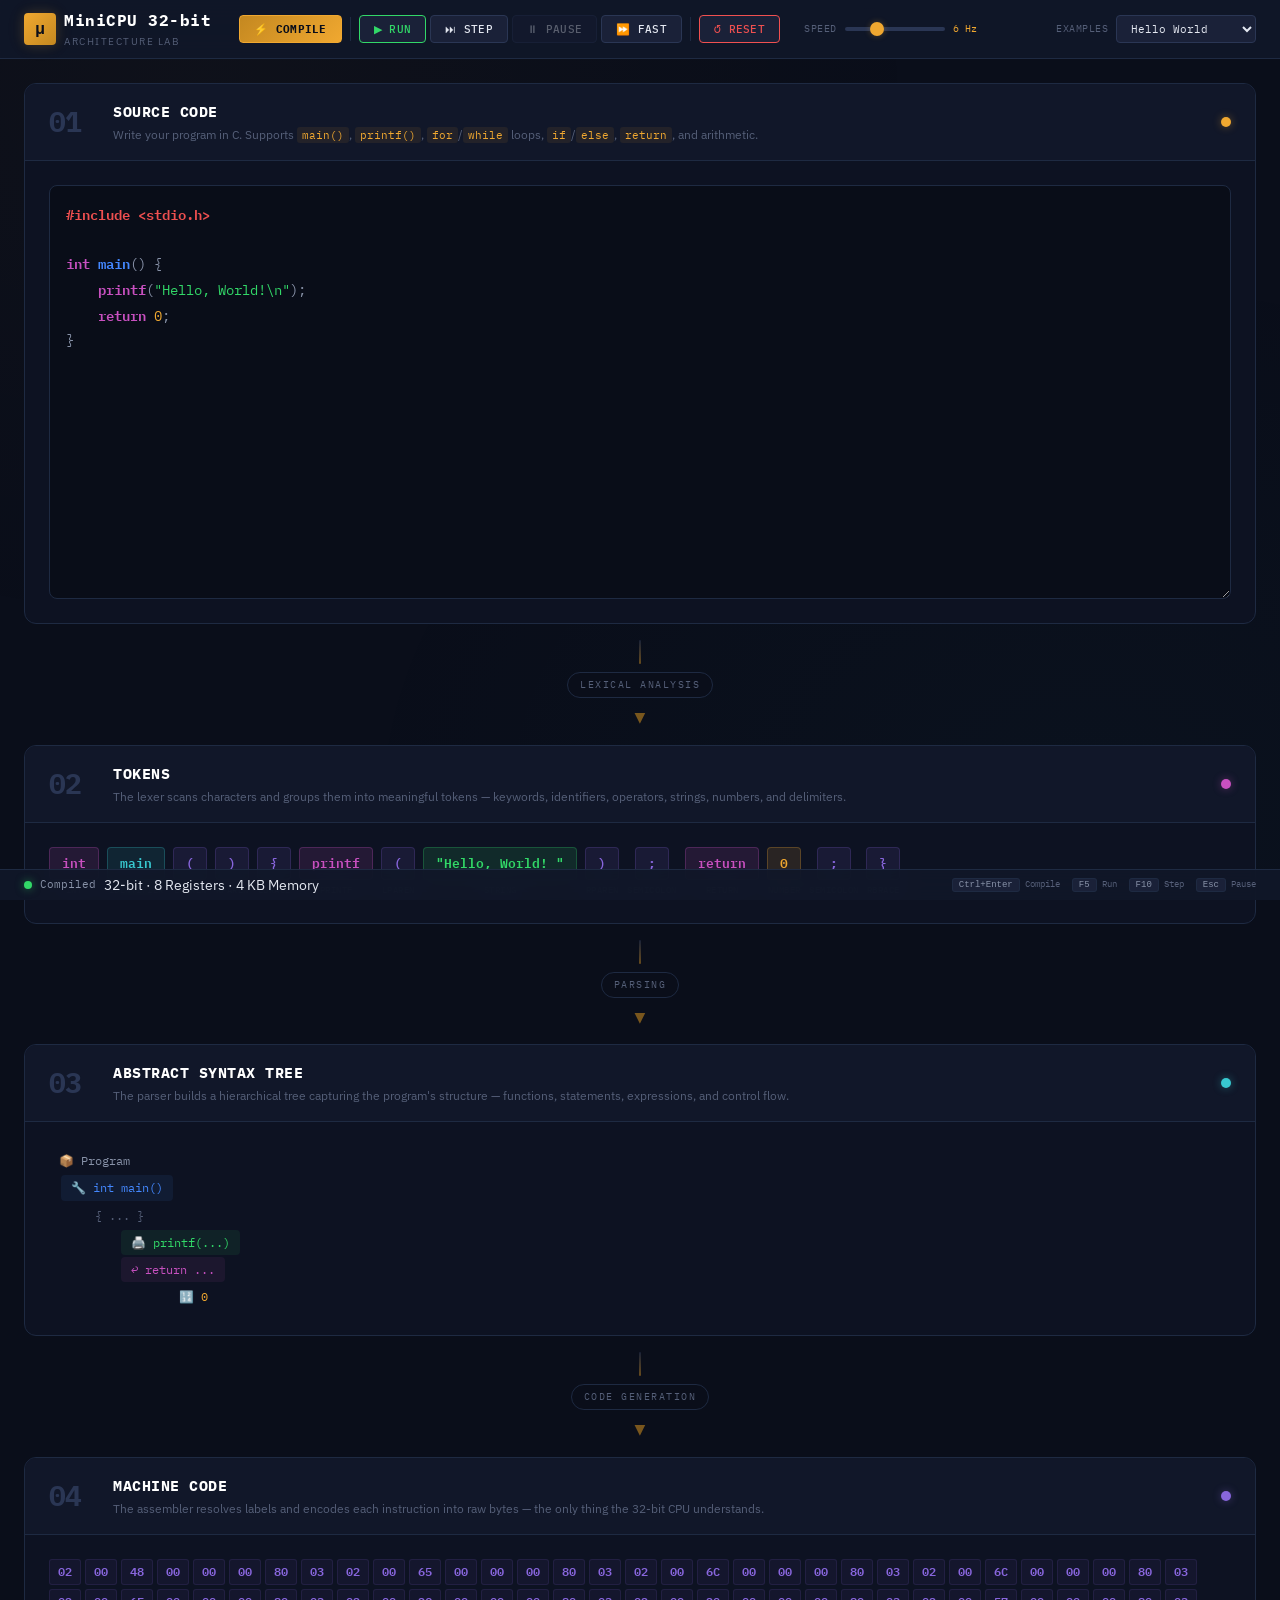
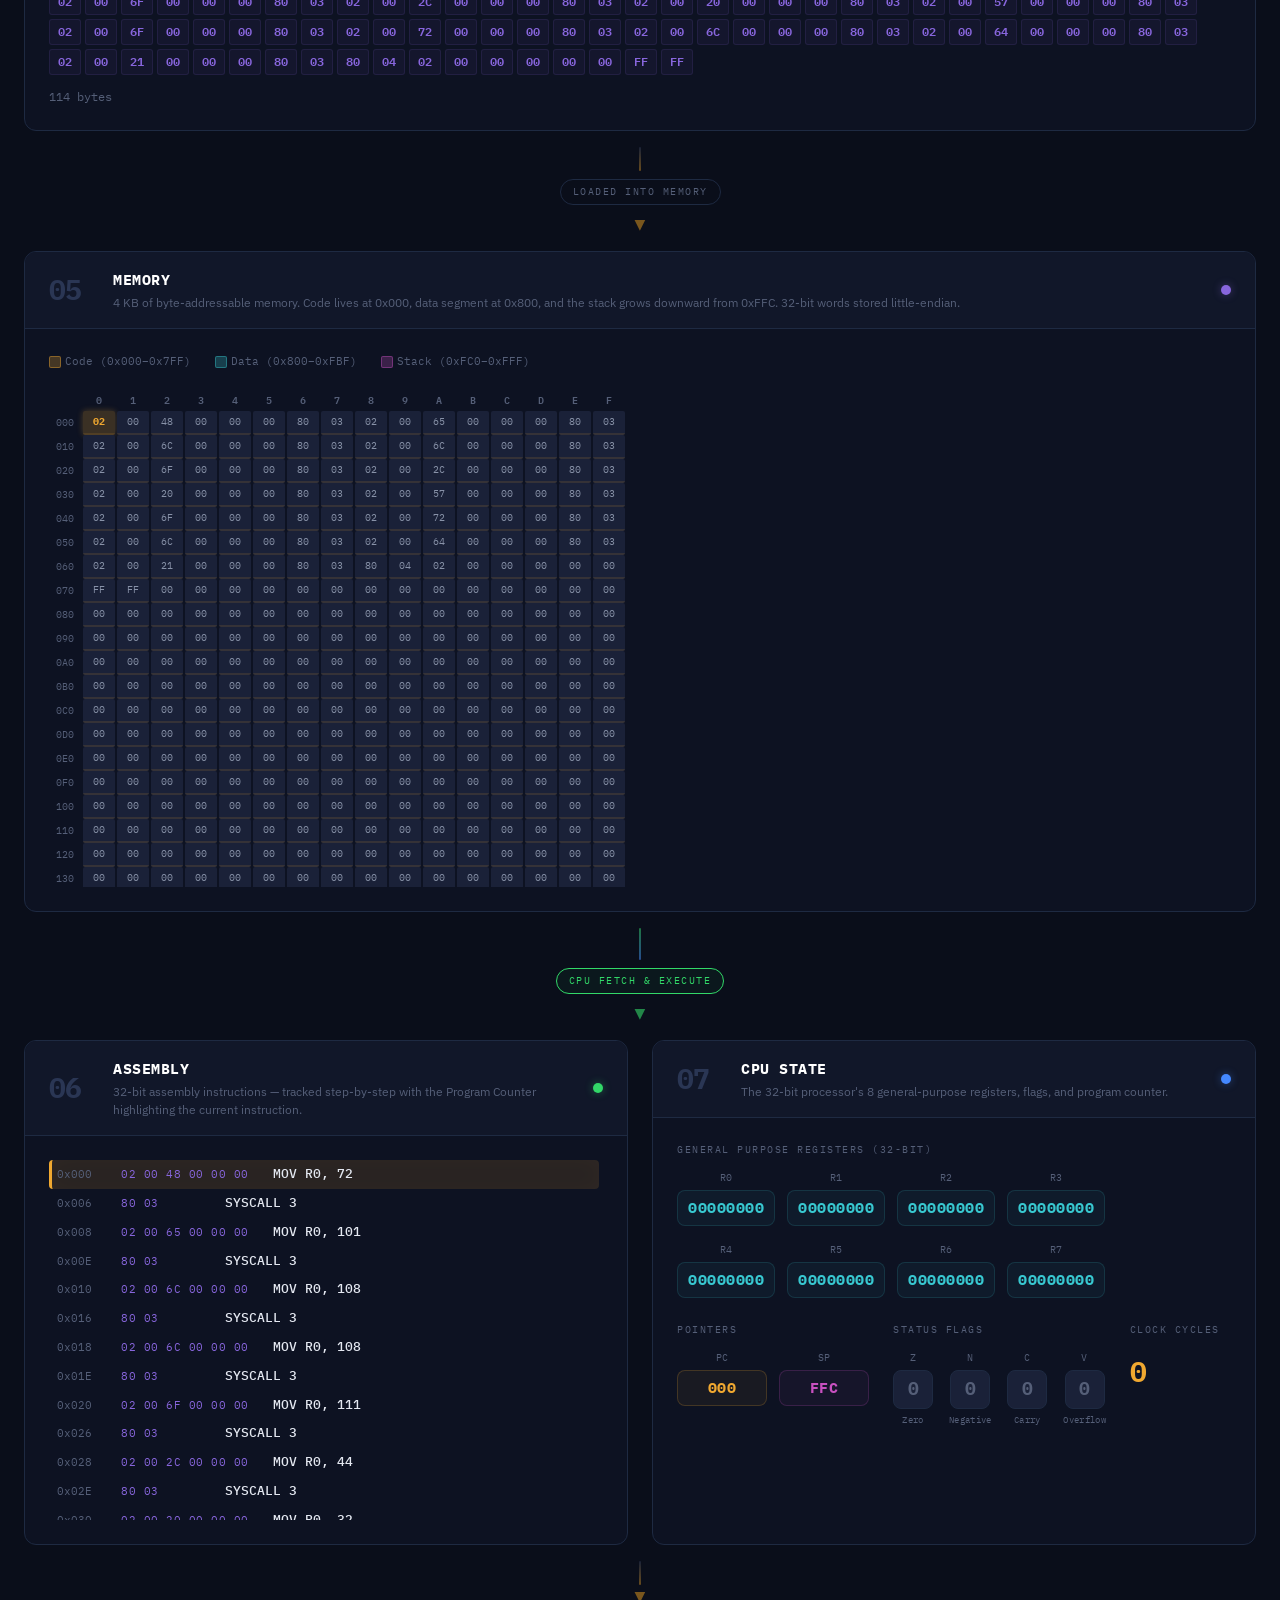
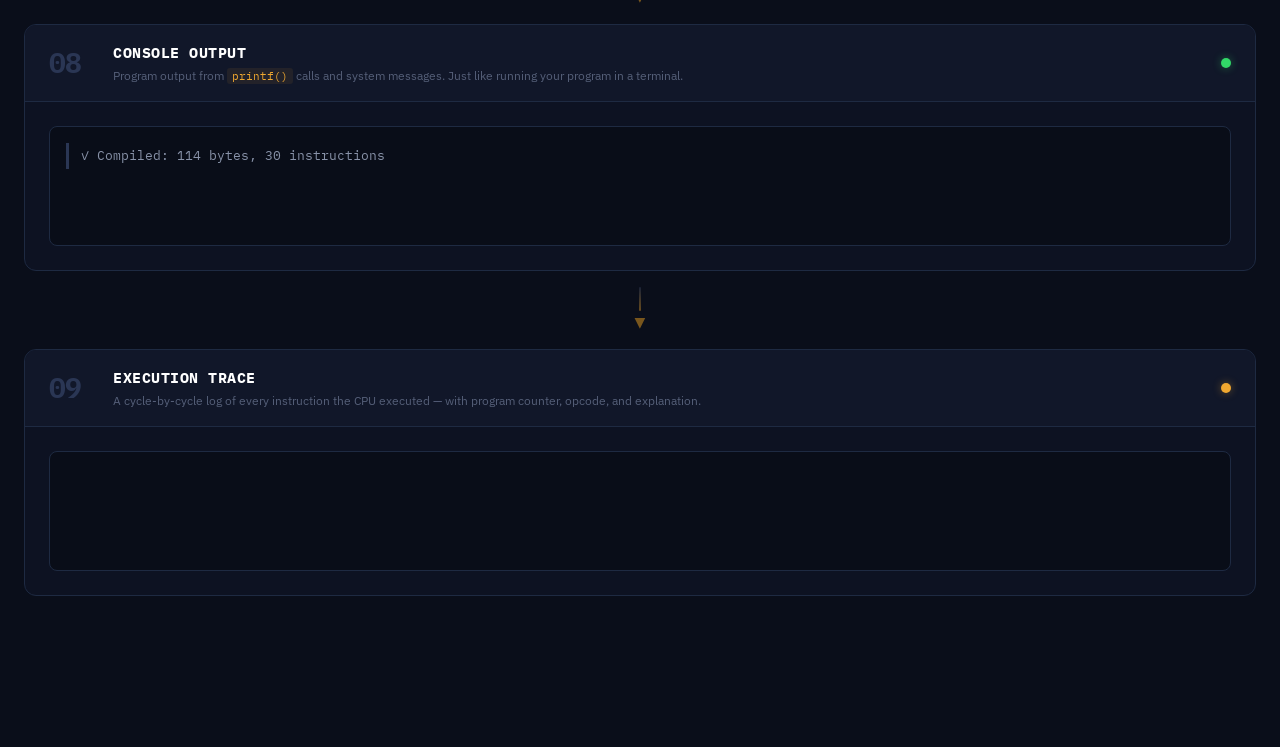
==== index.html @ 7b66c83b "feat: implement syntax highlighting container for source editor" ====
<!DOCTYPE html>
<html lang="en">
<head>
    <meta charset="UTF-8">
    <meta name="viewport" content="width=device-width, initial-scale=1.0">
    <meta name="description" content="MiniCPU 32-bit — Interactive Computer Architecture Learning Platform. Write real C code and visualize compilation, assembly, and 32-bit CPU execution step by step.">
    <title>MiniCPU 32-bit — Computer Architecture Visualizer</title>
    <link rel="stylesheet" href="style.css">
    <link rel="preconnect" href="https://fonts.googleapis.com">
    <link rel="preconnect" href="https://fonts.gstatic.com" crossorigin>
    <link href="https://fonts.googleapis.com/css2?family=IBM+Plex+Mono:wght@400;500;600;700&family=IBM+Plex+Sans:wght@400;500;600&display=swap" rel="stylesheet">
</head>
<body>
    <div id="app">
        <!-- ═══════════════════════════════════════════════════════════
             Sticky Header / Toolbar
             ═══════════════════════════════════════════════════════════ -->
        <header class="header">
            <div class="brand">
                <div class="brand-icon">μ</div>
                <div>
                    <div class="brand-name">MiniCPU <span class="brand-arch">32-bit</span></div>
                    <div class="brand-tag">Architecture Lab</div>
                </div>
            </div>

            <div class="controls">
                <button id="btn-compile" class="btn btn-primary" title="Compile (Ctrl+Enter)">
                    ⚡ Compile
                </button>
                <div class="toolbar-sep"></div>
                <button id="btn-run" class="btn btn-run" title="Run (F5)">
                    ▶ Run
                </button>
                <button id="btn-step" class="btn" title="Step (F10)">
                    ⏭ Step
                </button>
                <button id="btn-pause" class="btn" disabled title="Pause (Esc)">
                    ⏸ Pause
                </button>
                <button id="btn-fast" class="btn" title="Run to end (instant)">
                    ⏩ Fast
                </button>
                <div class="toolbar-sep"></div>
                <button id="btn-reset" class="btn btn-danger" title="Reset">
                    ↺ Reset
                </button>
            </div>

            <div class="speed-control">
                <label for="speed-slider">Speed</label>
                <input type="range" id="speed-slider" min="1" max="100" value="30">
                <span id="speed-value" class="speed-value">5 Hz</span>
            </div>

            <div class="example-control">
                <label for="example-select">Examples</label>
                <select id="example-select"></select>
            </div>
        </header>

        <!-- ═══════════════════════════════════════════════════════════
             Pipeline Flow — Vertical Infographic
             ═══════════════════════════════════════════════════════════ -->
        <main class="pipeline">

            <!-- ── Stage 1: Source Code ─────────────────────────────── -->
            <section class="stage" id="stage-source">
                <div class="stage-header">
                    <div class="stage-number">01</div>
                    <div class="stage-info">
                        <h2 class="stage-title">Source Code</h2>
                        <p class="stage-desc">Write your program in C. Supports <code>main()</code>, <code>printf()</code>, <code>for</code>/<code>while</code> loops, <code>if</code>/<code>else</code>, <code>return</code>, and arithmetic.</p>
                    </div>
                    <div class="stage-dot dot-amber"></div>
                </div>
                <div class="stage-body">
                    <div class="editor-container">
                        <pre id="editor-highlight" aria-hidden="true"><code id="highlighting-content"></code></pre>
                        <textarea id="source-editor"
                                  spellcheck="false"
                                  autocomplete="off"
                                  placeholder="Write C code here..."
                                  rows="16"></textarea>
                    </div>
                </div>
            </section>

            <div class="pipeline-connector">
                <div class="connector-line"></div>
                <div class="connector-label">Lexical Analysis</div>
                <div class="connector-arrow">▼</div>
            </div>

            <!-- ── Stage 2: Tokens ─────────────────────────────────── -->
            <section class="stage" id="stage-tokens">
                <div class="stage-header">
                    <div class="stage-number">02</div>
                    <div class="stage-info">
                        <h2 class="stage-title">Tokens</h2>
                        <p class="stage-desc">The lexer scans characters and groups them into meaningful tokens — keywords, identifiers, operators, strings, numbers, and delimiters.</p>
                    </div>
                    <div class="stage-dot dot-magenta"></div>
                </div>
                <div class="stage-body">
                    <div id="token-output" class="token-flow"></div>
                </div>
            </section>

            <div class="pipeline-connector">
                <div class="connector-line"></div>
                <div class="connector-label">Parsing</div>
                <div class="connector-arrow">▼</div>
            </div>

            <!-- ── Stage 3: Abstract Syntax Tree ───────────────────── -->
            <section class="stage" id="stage-ast">
                <div class="stage-header">
                    <div class="stage-number">03</div>
                    <div class="stage-info">
                        <h2 class="stage-title">Abstract Syntax Tree</h2>
                        <p class="stage-desc">The parser builds a hierarchical tree capturing the program's structure — functions, statements, expressions, and control flow.</p>
                    </div>
                    <div class="stage-dot dot-cyan"></div>
                </div>
                <div class="stage-body">
                    <div id="ast-output" class="ast-tree"></div>
                </div>
            </section>

            <div class="pipeline-connector">
                <div class="connector-line"></div>
                <div class="connector-label">Code Generation</div>
                <div class="connector-arrow">▼</div>
            </div>

            <!-- ── Stage 4: Machine Code ───────────────────────────── -->
            <section class="stage" id="stage-bytecode">
                <div class="stage-header">
                    <div class="stage-number">04</div>
                    <div class="stage-info">
                        <h2 class="stage-title">Machine Code</h2>
                        <p class="stage-desc">The assembler resolves labels and encodes each instruction into raw bytes — the only thing the 32-bit CPU understands.</p>
                    </div>
                    <div class="stage-dot dot-purple"></div>
                </div>
                <div class="stage-body">
                    <div id="bytecode-output" class="bytecode-view"></div>
                </div>
            </section>

            <div class="pipeline-connector">
                <div class="connector-line"></div>
                <div class="connector-label">Loaded into Memory</div>
                <div class="connector-arrow">▼</div>
            </div>

            <!-- ── Stage 5: Memory ─────────────────────────────────── -->
            <section class="stage" id="stage-memory">
                <div class="stage-header">
                    <div class="stage-number">05</div>
                    <div class="stage-info">
                        <h2 class="stage-title">Memory</h2>
                        <p class="stage-desc">4 KB of byte-addressable memory. Code lives at 0x000, data segment at 0x800, and the stack grows downward from 0xFFC. 32-bit words stored little-endian.</p>
                    </div>
                    <div class="stage-dot dot-purple"></div>
                </div>
                <div class="stage-body">
                    <div class="memory-legend">
                        <span class="legend-item"><span class="legend-swatch legend-code"></span> Code (0x000–0x7FF)</span>
                        <span class="legend-item"><span class="legend-swatch legend-data"></span> Data (0x800–0xFBF)</span>
                        <span class="legend-item"><span class="legend-swatch legend-stack"></span> Stack (0xFC0–0xFFF)</span>
                    </div>
                    <div id="memory-grid" class="memory-grid-container"></div>
                </div>
            </section>

            <div class="pipeline-connector connector-execution">
                <div class="connector-line"></div>
                <div class="connector-label">CPU Fetch & Execute</div>
                <div class="connector-arrow">▼</div>
            </div>

            <!-- ── Stages 6 & 7: Assembly & CPU State (Side-by-Side) ────── -->
            <div class="stage-row">
                <!-- ── Stage 6: Assembly ───────────────────────────────── -->
                <section class="stage" id="stage-asm">
                    <div class="stage-header">
                        <div class="stage-number">06</div>
                        <div class="stage-info">
                            <h2 class="stage-title">Assembly</h2>
                            <p class="stage-desc">32-bit assembly instructions — tracked step-by-step with the Program Counter highlighting the current instruction.</p>
                        </div>
                        <div class="stage-dot dot-green"></div>
                    </div>
                    <div class="stage-body">
                        <div id="asm-output" class="asm-listing"></div>
                    </div>
                </section>

                <!-- ── Stage 7: CPU State ──────────────────────────────── -->
                <section class="stage" id="stage-cpu">
                    <div class="stage-header">
                        <div class="stage-number">07</div>
                        <div class="stage-info">
                            <h2 class="stage-title">CPU State</h2>
                            <p class="stage-desc">The 32-bit processor's 8 general-purpose registers, flags, and program counter.</p>
                        </div>
                        <div class="stage-dot dot-blue"></div>
                    </div>
                    <div class="stage-body">
                        <div class="cpu-layout">
                            <!-- General Registers -->
                            <div class="cpu-section">
                                <div class="cpu-section-title">General Purpose Registers (32-bit)</div>
                                <div class="register-group">
                                    <div class="register">
                                        <span class="reg-name">R0</span>
                                        <span class="reg-value" id="reg-r0">00000000</span>
                                    </div>
                                    <div class="register">
                                        <span class="reg-name">R1</span>
                                        <span class="reg-value" id="reg-r1">00000000</span>
                                    </div>
                                    <div class="register">
                                        <span class="reg-name">R2</span>
                                        <span class="reg-value" id="reg-r2">00000000</span>
                                    </div>
                                    <div class="register">
                                        <span class="reg-name">R3</span>
                                        <span class="reg-value" id="reg-r3">00000000</span>
                                    </div>
                                </div>
                                <div class="register-group">
                                    <div class="register">
                                        <span class="reg-name">R4</span>
                                        <span class="reg-value" id="reg-r4">00000000</span>
                                    </div>
                                    <div class="register">
                                        <span class="reg-name">R5</span>
                                        <span class="reg-value" id="reg-r5">00000000</span>
                                    </div>
                                    <div class="register">
                                        <span class="reg-name">R6</span>
                                        <span class="reg-value" id="reg-r6">00000000</span>
                                    </div>
                                    <div class="register">
                                        <span class="reg-name">R7</span>
                                        <span class="reg-value" id="reg-r7">00000000</span>
                                    </div>
                                </div>
                            </div>

                            <!-- Special Registers -->
                            <div class="cpu-section">
                                <div class="cpu-section-title">Pointers</div>
                                <div class="register-group">
                                    <div class="register reg-pc">
                                        <span class="reg-name">PC</span>
                                        <span class="reg-value" id="reg-pc">000</span>
                                    </div>
                                    <div class="register reg-sp">
                                        <span class="reg-name">SP</span>
                                        <span class="reg-value" id="reg-sp">FFC</span>
                                    </div>
                                </div>
                            </div>

                            <!-- Flags -->
                            <div class="cpu-section">
                                <div class="cpu-section-title">Status Flags</div>
                                <div class="flag-group">
                                    <div class="flag">
                                        <span class="flag-name">Z</span>
                                        <span class="flag-value" id="flag-z">0</span>
                                        <span class="flag-label">Zero</span>
                                    </div>
                                    <div class="flag">
                                        <span class="flag-name">N</span>
                                        <span class="flag-value" id="flag-n">0</span>
                                        <span class="flag-label">Negative</span>
                                    </div>
                                    <div class="flag">
                                        <span class="flag-name">C</span>
                                        <span class="flag-value" id="flag-c">0</span>
                                        <span class="flag-label">Carry</span>
                                    </div>
                                    <div class="flag">
                                        <span class="flag-name">V</span>
                                        <span class="flag-value" id="flag-v">0</span>
                                        <span class="flag-label">Overflow</span>
                                    </div>
                                </div>
                            </div>

                            <!-- Cycle Counter -->
                            <div class="cpu-section">
                                <div class="cpu-section-title">Clock Cycles</div>
                                <div class="cycle-display">
                                    <span class="cycle-value" id="cycle-count">0</span>
                                </div>
                            </div>
                        </div>
                    </div>
                </section>
            </div>

            <div class="pipeline-connector">
                <div class="connector-line"></div>
                <div class="connector-arrow">▼</div>
            </div>

            <!-- ── Stage 8: Console Output ─────────────────────────── -->
            <section class="stage" id="stage-console">
                <div class="stage-header">
                    <div class="stage-number">08</div>
                    <div class="stage-info">
                        <h2 class="stage-title">Console Output</h2>
                        <p class="stage-desc">Program output from <code>printf()</code> calls and system messages. Just like running your program in a terminal.</p>
                    </div>
                    <div class="stage-dot dot-green"></div>
                </div>
                <div class="stage-body">
                    <div id="console-output" class="console-view"></div>
                </div>
            </section>

            <div class="pipeline-connector">
                <div class="connector-line"></div>
                <div class="connector-arrow">▼</div>
            </div>

            <!-- ── Stage 9: Execution Trace ────────────────────────── -->
            <section class="stage" id="stage-trace">
                <div class="stage-header">
                    <div class="stage-number">09</div>
                    <div class="stage-info">
                        <h2 class="stage-title">Execution Trace</h2>
                        <p class="stage-desc">A cycle-by-cycle log of every instruction the CPU executed — with program counter, opcode, and explanation.</p>
                    </div>
                    <div class="stage-dot dot-amber"></div>
                </div>
                <div class="stage-body">
                    <div id="trace-output" class="trace-view"></div>
                </div>
            </section>

        </main>

        <!-- ═══════════════════════════════════════════════════════════
             Status Bar
             ═══════════════════════════════════════════════════════════ -->
        <footer class="status-bar" id="status-bar">
            <div class="status-led led-idle" id="status-led"></div>
            <span class="status-text" id="status-text">Ready</span>
            <span class="status-arch">32-bit · 8 Registers · 4 KB Memory</span>
            <div class="status-shortcuts">
                <span><kbd>Ctrl+Enter</kbd> Compile</span>
                <span><kbd>F5</kbd> Run</span>
                <span><kbd>F10</kbd> Step</span>
                <span><kbd>Esc</kbd> Pause</span>
            </div>
        </footer>
    </div>

    <!-- Scripts — order matters -->
    <script src="engine.js"></script>
    <script src="compiler.js"></script>
    <script src="app.js"></script>
</body>
</html>
---- style.css ----
/* ============================================================================
   style.css — MiniCPU Theme & Animations
   ============================================================================
   Vertical infographic layout. Each stage is a full-width section.
   Hardware Lab Aesthetic: Deep navy, amber accents, copper tones.
   ============================================================================ */

/* ────────────────────────────────────────────────────────────────────────────
   CSS Custom Properties (Design Tokens)
   ──────────────────────────────────────────────────────────────────────────── */

:root {
    /* Foundation */
    --bg-primary:    #0a0e1a;
    --bg-secondary:  #111729;
    --bg-tertiary:   #1a2138;
    --bg-panel:      #0d1222;
    --bg-input:      #090d18;

    /* Borders */
    --border-subtle: #1e2a42;
    --border-medium: #2a3654;
    --border-bright: #3d4f72;

    /* Text */
    --text-primary:  #e4e8f1;
    --text-secondary:#8892a8;
    --text-muted:    #555f78;
    --text-bright:   #ffffff;

    /* Accents */
    --accent-amber:  #f0a830;
    --accent-amber-dim: #c48820;
    --accent-cyan:   #38c8d0;
    --accent-green:  #32d868;
    --accent-magenta:#c850c0;
    --accent-red:    #f05050;
    --accent-blue:   #4488ff;
    --accent-purple: #8866dd;

    /* Glow effects */
    --glow-amber:    rgba(240, 168, 48, 0.15);
    --glow-cyan:     rgba(56, 200, 208, 0.15);
    --glow-green:    rgba(50, 216, 104, 0.15);
    --glow-red:      rgba(240, 80, 80, 0.15);

    /* Shadows */
    --shadow-sm:  0 1px 3px rgba(0,0,0,0.4);
    --shadow-md:  0 4px 12px rgba(0,0,0,0.5);
    --shadow-lg:  0 8px 32px rgba(0,0,0,0.6);
    --shadow-glow: 0 0 20px rgba(240, 168, 48, 0.08);

    /* Spacing */
    --space-xs: 4px;
    --space-sm: 8px;
    --space-md: 12px;
    --space-lg: 16px;
    --space-xl: 24px;
    --space-2xl: 40px;
    --space-3xl: 60px;

    /* Radii */
    --radius-sm: 4px;
    --radius-md: 8px;
    --radius-lg: 12px;

    /* Typography */
    --font-mono: 'IBM Plex Mono', 'Fira Code', 'Cascadia Code', 'Consolas', monospace;
    --font-ui:   'IBM Plex Sans', 'Inter', -apple-system, system-ui, sans-serif;

    /* Transitions */
    --ease-out: cubic-bezier(0.16, 1, 0.3, 1);
    --transition-fast: 150ms var(--ease-out);
    --transition-med:  300ms var(--ease-out);

    /* Layout */
    --content-max-width: 100%;
    --header-height: 52px;
}


/* ────────────────────────────────────────────────────────────────────────────
   Global Reset & Base
   ──────────────────────────────────────────────────────────────────────────── */

*, *::before, *::after {
    box-sizing: border-box;
    margin: 0;
    padding: 0;
}

html {
    scroll-behavior: smooth;
}

body {
    font-family: var(--font-ui);
    font-size: 14px;
    line-height: 1.6;
    color: var(--text-primary);
    background: var(--bg-primary);
    -webkit-font-smoothing: antialiased;
    -moz-osx-font-smoothing: grayscale;
    overflow-x: hidden;
}


/* ────────────────────────────────────────────────────────────────────────────
   Subtle Background Effect
   ──────────────────────────────────────────────────────────────────────────── */

body::before {
    content: '';
    position: fixed;
    top: 0; left: 0; right: 0; bottom: 0;
    background:
        radial-gradient(ellipse at 15% 10%, rgba(240, 168, 48, 0.025) 0%, transparent 50%),
        radial-gradient(ellipse at 85% 90%, rgba(56, 200, 208, 0.025) 0%, transparent 50%);
    pointer-events: none;
    z-index: 0;
}


/* ────────────────────────────────────────────────────────────────────────────
   App Container
   ──────────────────────────────────────────────────────────────────────────── */

#app {
    position: relative;
    z-index: 1;
    min-height: 100vh;
    display: flex;
    flex-direction: column;
}


/* ────────────────────────────────────────────────────────────────────────────
   Sticky Header / Toolbar
   ──────────────────────────────────────────────────────────────────────────── */

.header {
    position: sticky;
    top: 0;
    z-index: 100;
    display: flex;
    align-items: center;
    gap: var(--space-md);
    padding: var(--space-sm) var(--space-xl);
    background: rgba(17, 23, 41, 0.92);
    backdrop-filter: blur(16px) saturate(1.5);
    -webkit-backdrop-filter: blur(16px) saturate(1.5);
    border-bottom: 1px solid var(--border-subtle);
    min-height: var(--header-height);
    flex-shrink: 0;
}

.brand {
    display: flex;
    align-items: center;
    gap: var(--space-sm);
    margin-right: var(--space-lg);
}

.brand-icon {
    width: 32px;
    height: 32px;
    background: linear-gradient(135deg, var(--accent-amber), var(--accent-amber-dim));
    border-radius: var(--radius-sm);
    display: flex;
    align-items: center;
    justify-content: center;
    font-size: 16px;
    font-weight: 700;
    color: var(--bg-primary);
    font-family: var(--font-mono);
    box-shadow: var(--shadow-glow), 0 0 12px rgba(240, 168, 48, 0.15);
}

.brand-name {
    font-family: var(--font-mono);
    font-size: 16px;
    font-weight: 700;
    color: var(--text-bright);
    letter-spacing: 0.5px;
}

.brand-tag {
    font-size: 10px;
    color: var(--text-muted);
    letter-spacing: 1.5px;
    text-transform: uppercase;
}

/* Buttons */
.controls {
    display: flex;
    align-items: center;
    gap: var(--space-xs);
}

.btn {
    display: inline-flex;
    align-items: center;
    gap: 5px;
    padding: 6px 14px;
    border: 1px solid var(--border-medium);
    border-radius: var(--radius-sm);
    background: var(--bg-tertiary);
    color: var(--text-primary);
    font-family: var(--font-mono);
    font-size: 11px;
    font-weight: 500;
    letter-spacing: 0.3px;
    cursor: pointer;
    transition: all var(--transition-fast);
    text-transform: uppercase;
    white-space: nowrap;
}

.btn:hover:not(:disabled) {
    background: var(--border-medium);
    border-color: var(--border-bright);
    transform: translateY(-1px);
    box-shadow: var(--shadow-sm);
}

.btn:active:not(:disabled) { transform: translateY(0); }
.btn:disabled { opacity: 0.35; cursor: not-allowed; }

.btn-primary {
    background: linear-gradient(135deg, var(--accent-amber-dim), var(--accent-amber));
    color: var(--bg-primary);
    border-color: var(--accent-amber);
    font-weight: 700;
}

.btn-primary:hover:not(:disabled) {
    background: var(--accent-amber);
    box-shadow: 0 0 16px rgba(240, 168, 48, 0.35);
}

.btn-run { border-color: var(--accent-green); color: var(--accent-green); }
.btn-run:hover:not(:disabled) {
    background: rgba(50, 216, 104, 0.1);
    box-shadow: 0 0 8px rgba(50, 216, 104, 0.15);
}

.btn-danger { border-color: var(--accent-red); color: var(--accent-red); }
.btn-danger:hover:not(:disabled) { background: rgba(240, 80, 80, 0.1); }

.toolbar-sep {
    width: 1px;
    height: 24px;
    background: var(--border-subtle);
    margin: 0 var(--space-xs);
}

/* Speed */
.speed-control {
    display: flex;
    align-items: center;
    gap: var(--space-sm);
    margin-left: var(--space-md);
}

.speed-control label,
.example-control label {
    font-family: var(--font-mono);
    font-size: 10px;
    color: var(--text-muted);
    text-transform: uppercase;
    letter-spacing: 0.5px;
}

input[type="range"] {
    -webkit-appearance: none;
    width: 100px;
    height: 4px;
    background: var(--border-medium);
    border-radius: 2px;
    outline: none;
}

input[type="range"]::-webkit-slider-thumb {
    -webkit-appearance: none;
    width: 14px; height: 14px;
    background: var(--accent-amber);
    border-radius: 50%;
    cursor: pointer;
    box-shadow: 0 0 6px rgba(240, 168, 48, 0.3);
}

input[type="range"]::-webkit-slider-thumb:hover {
    box-shadow: 0 0 14px rgba(240, 168, 48, 0.5);
}

.speed-value {
    font-family: var(--font-mono);
    font-size: 10px;
    color: var(--accent-amber);
    min-width: 70px;
}

/* Examples */
.example-control {
    display: flex;
    align-items: center;
    gap: var(--space-sm);
    margin-left: auto;
}

select {
    padding: 5px 10px;
    background: var(--bg-tertiary);
    border: 1px solid var(--border-medium);
    border-radius: var(--radius-sm);
    color: var(--text-primary);
    font-family: var(--font-mono);
    font-size: 11px;
    cursor: pointer;
    outline: none;
}

select:focus { border-color: var(--accent-amber); }


/* ────────────────────────────────────────────────────────────────────────────
   Pipeline — Vertical Infographic Container
   ──────────────────────────────────────────────────────────────────────────── */

.pipeline {
    flex: 1;
    padding: var(--space-xl);
    padding-bottom: 120px;
    max-width: 100%;
    margin: 0;
    width: 100%;
}


/* ────────────────────────────────────────────────────────────────────────────
   Stage — Each full-width pipeline section
   ──────────────────────────────────────────────────────────────────────────── */

.stage {
    background: var(--bg-panel);
    border: 1px solid var(--border-subtle);
    border-radius: var(--radius-lg);
    overflow: hidden;
    transition: border-color var(--transition-med), box-shadow var(--transition-med);
}

.stage-row {
    display: flex;
    gap: var(--space-xl);
    align-items: stretch;
}

.stage-row > .stage {
    flex: 1;
    min-width: 0;
    display: flex;
    flex-direction: column;
}

.stage-row > .stage > .stage-body {
    flex: 1;
}

.stage:hover {
    border-color: var(--border-medium);
    box-shadow: var(--shadow-lg);
}

/* Stage Header */
.stage-header {
    display: flex;
    align-items: center;
    gap: var(--space-lg);
    padding: var(--space-lg) var(--space-xl);
    background: var(--bg-secondary);
    border-bottom: 1px solid var(--border-subtle);
}

.stage-number {
    font-family: var(--font-mono);
    font-size: 28px;
    font-weight: 700;
    color: var(--border-medium);
    letter-spacing: -1px;
    line-height: 1;
    min-width: 48px;
    user-select: none;
}

.stage-info {
    flex: 1;
}

.stage-title {
    font-family: var(--font-mono);
    font-size: 15px;
    font-weight: 700;
    color: var(--text-bright);
    letter-spacing: 0.5px;
    text-transform: uppercase;
    margin-bottom: 2px;
}

.stage-desc {
    font-size: 12px;
    color: var(--text-muted);
    line-height: 1.5;
}

.stage-desc code {
    font-family: var(--font-mono);
    background: rgba(240, 168, 48, 0.08);
    color: var(--accent-amber);
    padding: 1px 5px;
    border-radius: 3px;
    font-size: 11px;
}

.stage-dot {
    width: 10px;
    height: 10px;
    border-radius: 50%;
    flex-shrink: 0;
}

.dot-amber   { background: var(--accent-amber);  box-shadow: 0 0 8px rgba(240, 168, 48, 0.4); }
.dot-cyan    { background: var(--accent-cyan);    box-shadow: 0 0 8px rgba(56, 200, 208, 0.4); }
.dot-green   { background: var(--accent-green);   box-shadow: 0 0 8px rgba(50, 216, 104, 0.4); }
.dot-magenta { background: var(--accent-magenta); box-shadow: 0 0 8px rgba(200, 80, 192, 0.4); }
.dot-blue    { background: var(--accent-blue);    box-shadow: 0 0 8px rgba(68, 136, 255, 0.4); }
.dot-red     { background: var(--accent-red);     box-shadow: 0 0 8px rgba(240, 80, 80, 0.4); }
.dot-purple  { background: var(--accent-purple);  box-shadow: 0 0 8px rgba(136, 102, 221, 0.4); }

/* Stage Body */
.stage-body {
    padding: var(--space-xl);
    font-family: var(--font-mono);
    font-size: 13px;
    min-height: 100px;
}


/* ────────────────────────────────────────────────────────────────────────────
   Pipeline Connectors — Vertical arrows between stages
   ──────────────────────────────────────────────────────────────────────────── */

.pipeline-connector {
    display: flex;
    flex-direction: column;
    align-items: center;
    padding: var(--space-lg) 0;
    position: relative;
}

.connector-line {
    width: 2px;
    height: 24px;
    background: linear-gradient(to bottom, var(--border-medium), var(--accent-amber-dim));
    border-radius: 1px;
    opacity: 0.5;
}

.connector-label {
    font-family: var(--font-mono);
    font-size: 10px;
    color: var(--text-muted);
    text-transform: uppercase;
    letter-spacing: 1.5px;
    padding: var(--space-xs) var(--space-md);
    background: var(--bg-primary);
    border: 1px solid var(--border-subtle);
    border-radius: 20px;
    margin: var(--space-sm) 0;
}

.connector-arrow {
    font-size: 14px;
    color: var(--accent-amber-dim);
    opacity: 0.6;
    animation: arrowPulse 2s ease-in-out infinite;
}

.connector-execution .connector-label {
    border-color: var(--accent-green);
    color: var(--accent-green);
    background: rgba(50, 216, 104, 0.05);
}

.connector-execution .connector-line {
    background: linear-gradient(to bottom, var(--accent-green), var(--accent-blue));
    height: 32px;
}

.connector-execution .connector-arrow {
    color: var(--accent-green);
}


/* ────────────────────────────────────────────────────────────────────────────
   Stage 1: Source Editor
   ──────────────────────────────────────────────────────────────────────────── */

.editor-container {
    position: relative;
    width: 100%;
    min-height: 320px;
    background: var(--bg-input);
    border: 1px solid var(--border-subtle);
    border-radius: var(--radius-md);
    overflow: hidden;
    transition: border-color var(--transition-fast);
}

.editor-container:focus-within {
    border-color: var(--accent-amber);
    box-shadow: 0 0 0 2px rgba(240, 168, 48, 0.08);
}

#editor-highlight,
#source-editor {
    margin: 0;
    padding: var(--space-lg);
    border: 0;
    width: 100%;
    height: 100%;
    min-height: 320px;
    font-family: var(--font-mono);
    font-size: 14px;
    line-height: 1.7;
    tab-size: 4;
    letter-spacing: 0px;
    white-space: pre-wrap;
    word-break: break-word;
    overflow-y: auto;
    box-sizing: border-box;
}

#editor-highlight {
    position: absolute;
    top: 0;
    left: 0;
    pointer-events: none;
    background: transparent;
    color: var(--text-primary);
    z-index: 1;
}

#editor-highlight code {
    font-family: inherit;
    font-size: inherit;
    line-height: inherit;
    white-space: pre-wrap;
    word-break: break-word;
}

#source-editor {
    position: relative;
    z-index: 2;
    background: transparent;
    color: transparent;
    caret-color: var(--accent-amber);
    resize: vertical;
    outline: none;
    display: block;
}

#source-editor::selection {
    background: rgba(240, 168, 48, 0.25);
    color: transparent;
}

#source-editor::placeholder {
    color: var(--text-muted);
}

/* Syntax Highlighting Tokens */
.hl-preproc  { color: var(--accent-red); font-weight: 600; }
.hl-keyword  { color: var(--accent-magenta); font-weight: 600; }
.hl-type     { color: var(--accent-blue); font-weight: 600; }
.hl-number   { color: var(--accent-amber); }
.hl-string   { color: var(--accent-green); }
.hl-comment  { color: var(--text-muted); font-style: italic; }
.hl-ident    { color: var(--accent-cyan); }
.hl-func     { color: var(--accent-blue); font-weight: 600; }
.hl-punct    { color: var(--text-secondary); }


/* ────────────────────────────────────────────────────────────────────────────
   Stage 2: Token Display
   ──────────────────────────────────────────────────────────────────────────── */

.token-flow {
    display: flex;
    flex-wrap: wrap;
    gap: var(--space-sm);
    align-content: flex-start;
}

.token-wrapper {
    display: flex;
    flex-direction: column;
    align-items: center;
    gap: 3px;
    animation: tokenPop 0.3s var(--ease-out) both;
}

.token-chip {
    padding: 5px 12px;
    border-radius: var(--radius-sm);
    font-family: var(--font-mono);
    font-size: 13px;
    font-weight: 600;
    border: 1px solid transparent;
    transition: all var(--transition-fast);
}

.token-chip:hover {
    transform: translateY(-3px);
    box-shadow: var(--shadow-md);
}

.token-label {
    font-size: 9px;
    color: var(--text-muted);
    text-transform: uppercase;
    letter-spacing: 0.5px;
}

/* Token colors */
.token-number     { background: rgba(240, 168, 48, 0.12); color: var(--accent-amber); border-color: rgba(240, 168, 48, 0.25); }
.token-string     { background: rgba(50, 216, 104, 0.12); color: var(--accent-green); border-color: rgba(50, 216, 104, 0.25); }
.token-identifier { background: rgba(56, 200, 208, 0.10); color: var(--accent-cyan); border-color: rgba(56, 200, 208, 0.25); }
.token-int, .token-void, .token-char,
.token-if, .token-else, .token-while, .token-for,
.token-return, .token-printf {
    background: rgba(200, 80, 192, 0.12); color: var(--accent-magenta); border-color: rgba(200, 80, 192, 0.25);
}
.token-plus, .token-minus, .token-star, .token-slash, .token-percent {
    background: rgba(50, 216, 104, 0.10); color: var(--accent-green); border-color: rgba(50, 216, 104, 0.25);
}
.token-plus_plus, .token-minus_minus,
.token-plus_eq, .token-minus_eq, .token-star_eq, .token-slash_eq, .token-percent_eq {
    background: rgba(50, 216, 104, 0.10); color: var(--accent-green); border-color: rgba(50, 216, 104, 0.25);
}
.token-and_and, .token-or_or, .token-bang {
    background: rgba(240, 168, 48, 0.10); color: var(--accent-amber); border-color: rgba(240, 168, 48, 0.20);
}
.token-assign, .token-eq, .token-neq, .token-lt, .token-gt, .token-lte, .token-gte {
    background: rgba(68, 136, 255, 0.10); color: var(--accent-blue); border-color: rgba(68, 136, 255, 0.25);
}
.token-lparen, .token-rparen, .token-lbrace, .token-rbrace,
.token-lbracket, .token-rbracket,
.token-semicolon, .token-comma {
    background: rgba(136, 102, 221, 0.10); color: var(--accent-purple); border-color: rgba(136, 102, 221, 0.20);
}
.token-hash {
    background: rgba(240, 80, 80, 0.10); color: var(--accent-red); border-color: rgba(240, 80, 80, 0.20);
}
.token-amp, .token-pipe, .token-caret, .token-tilde {
    background: rgba(68, 136, 255, 0.08); color: var(--accent-blue); border-color: rgba(68, 136, 255, 0.18);
}


/* ────────────────────────────────────────────────────────────────────────────
   Stage 3: AST
   ──────────────────────────────────────────────────────────────────────────── */

.ast-tree {
    /* Let it breathe */
}

.ast-node {
    margin: 2px 0;
}

.ast-label {
    display: inline-block;
    padding: 3px 10px;
    border-radius: var(--radius-sm);
    font-size: 12px;
    cursor: default;
    transition: background var(--transition-fast);
}

.ast-label:hover {
    filter: brightness(1.3);
}

.ast-program  { color: var(--text-secondary); }
.ast-function { color: var(--accent-blue);    background: rgba(68, 136, 255, 0.08); }
.ast-data     { color: var(--accent-cyan);    background: rgba(56, 200, 208, 0.08); }
.ast-control  { color: var(--accent-magenta); background: rgba(200, 80, 192, 0.08); }
.ast-io       { color: var(--accent-green);   background: rgba(50, 216, 104, 0.08); }
.ast-expr     { color: var(--accent-amber);   background: rgba(240, 168, 48, 0.08); }
.ast-literal  { color: var(--accent-amber); }
.ast-ident    { color: var(--accent-cyan); }
.ast-block    { color: var(--text-muted); }


/* ────────────────────────────────────────────────────────────────────────────
   Stage 4: Assembly
   ──────────────────────────────────────────────────────────────────────────── */

.asm-listing {
    max-height: 360px;
    overflow-y: auto;
    padding-right: var(--space-xs);
}

.asm-label {
    color: var(--accent-magenta);
    font-weight: 700;
    padding: 4px 0;
    margin-top: var(--space-sm);
    font-size: 13px;
}

.asm-line {
    display: flex;
    gap: var(--space-xl);
    padding: 4px var(--space-sm);
    border-radius: var(--radius-sm);
    transition: background var(--transition-fast);
    align-items: baseline;
    font-size: 13px;
}

.asm-line:hover {
    background: rgba(240, 168, 48, 0.04);
}

.asm-line.asm-current {
    background: rgba(240, 168, 48, 0.12);
    border-left: 3px solid var(--accent-amber);
    padding-left: calc(var(--space-sm) - 3px);
    box-shadow: inset 0 0 20px rgba(240, 168, 48, 0.03);
}

.asm-addr {
    color: var(--text-muted);
    min-width: 40px;
    font-size: 11px;
}

.asm-hex {
    color: var(--accent-purple);
    min-width: 80px;
    font-size: 11px;
    letter-spacing: 0.5px;
}

.asm-text {
    color: var(--text-primary);
    font-weight: 500;
}


/* ────────────────────────────────────────────────────────────────────────────
   Stage 5: Bytecode / Machine Code
   ──────────────────────────────────────────────────────────────────────────── */

.bytecode-view {
    /* Container */
}

.bytecode-grid {
    display: flex;
    flex-wrap: wrap;
    gap: 4px;
}

.bytecode-byte {
    display: inline-flex;
    align-items: center;
    justify-content: center;
    width: 32px;
    height: 26px;
    background: rgba(136, 102, 221, 0.06);
    color: var(--accent-purple);
    border: 1px solid rgba(136, 102, 221, 0.12);
    border-radius: 3px;
    font-size: 12px;
    font-weight: 600;
    cursor: default;
    transition: all var(--transition-fast);
    font-family: var(--font-mono);
}

.bytecode-byte:hover {
    background: rgba(136, 102, 221, 0.18);
    transform: scale(1.15);
    box-shadow: 0 0 8px rgba(136, 102, 221, 0.2);
}

.bytecode-summary {
    margin-top: var(--space-md);
    color: var(--text-muted);
    font-size: 12px;
}


/* ────────────────────────────────────────────────────────────────────────────
   Stage 6: CPU State
   ──────────────────────────────────────────────────────────────────────────── */

.cpu-layout {
    display: flex;
    gap: var(--space-xl);
    flex-wrap: wrap;
    align-items: flex-start;
}

.cpu-section {
    display: flex;
    flex-direction: column;
    gap: var(--space-sm);
}

.cpu-section-title {
    font-family: var(--font-mono);
    font-size: 10px;
    text-transform: uppercase;
    letter-spacing: 1.5px;
    color: var(--text-muted);
    margin-bottom: 4px;
}

.register-group {
    display: flex;
    gap: var(--space-md);
}

.register {
    display: flex;
    flex-direction: column;
    align-items: center;
    gap: 4px;
}

.reg-name {
    font-family: var(--font-mono);
    font-size: 10px;
    color: var(--text-muted);
    text-transform: uppercase;
    letter-spacing: 0.5px;
}

.reg-value {
    font-family: var(--font-mono);
    font-size: 15px;
    font-weight: 700;
    color: var(--accent-cyan);
    background: rgba(56, 200, 208, 0.05);
    border: 1px solid rgba(56, 200, 208, 0.15);
    border-radius: var(--radius-md);
    padding: 5px 10px;
    min-width: 90px;
    text-align: center;
    transition: all var(--transition-med);
    letter-spacing: 0.5px;
}

.register-group + .register-group {
    margin-top: var(--space-sm);
}

.reg-value.reg-flash {
    background: rgba(50, 216, 104, 0.12);
    border-color: var(--accent-green);
    color: var(--accent-green);
    box-shadow: 0 0 12px rgba(50, 216, 104, 0.2);
}

.reg-pc .reg-value {
    color: var(--accent-amber);
    border-color: rgba(240, 168, 48, 0.2);
    background: rgba(240, 168, 48, 0.05);
}

.reg-sp .reg-value {
    color: var(--accent-magenta);
    border-color: rgba(200, 80, 192, 0.2);
    background: rgba(200, 80, 192, 0.05);
}

/* Flags */
.flag-group {
    display: flex;
    gap: var(--space-lg);
}

.flag {
    display: flex;
    flex-direction: column;
    align-items: center;
    gap: 4px;
}

.flag-name {
    font-family: var(--font-mono);
    font-size: 10px;
    color: var(--text-muted);
    letter-spacing: 0.5px;
}

.flag-value {
    font-family: var(--font-mono);
    font-size: 18px;
    font-weight: 700;
    color: var(--text-muted);
    background: var(--bg-tertiary);
    border: 1px solid var(--border-subtle);
    border-radius: var(--radius-md);
    padding: 4px 12px;
    min-width: 40px;
    text-align: center;
    transition: all var(--transition-med);
}

.flag-value.flag-active {
    color: var(--accent-green);
    background: rgba(50, 216, 104, 0.08);
    border-color: rgba(50, 216, 104, 0.3);
    box-shadow: 0 0 8px rgba(50, 216, 104, 0.15);
}

.flag-label {
    font-size: 9px;
    color: var(--text-muted);
    letter-spacing: 0.3px;
}

/* Cycle */
.cycle-display {
    display: flex;
    align-items: center;
}

.cycle-value {
    font-family: var(--font-mono);
    font-size: 28px;
    font-weight: 700;
    color: var(--accent-amber);
}


/* ────────────────────────────────────────────────────────────────────────────
   Stage 7: Memory Grid
   ──────────────────────────────────────────────────────────────────────────── */

.memory-legend {
    display: flex;
    gap: var(--space-xl);
    margin-bottom: var(--space-lg);
    font-size: 11px;
    color: var(--text-muted);
}

.legend-item {
    display: flex;
    align-items: center;
    gap: var(--space-xs);
}

.legend-swatch {
    width: 12px;
    height: 12px;
    border-radius: 2px;
}

.legend-code  { background: rgba(240, 168, 48, 0.25); border: 1px solid rgba(240, 168, 48, 0.4); }
.legend-data  { background: rgba(56, 200, 208, 0.25); border: 1px solid rgba(56, 200, 208, 0.4); }
.legend-stack { background: rgba(200, 80, 192, 0.25); border: 1px solid rgba(200, 80, 192, 0.4); }

.memory-grid-container {
    overflow-x: auto;
    overflow-y: auto;
    max-height: 500px;
}

.mem-corner {
    width: 36px;
}

.mem-row {
    display: flex;
    gap: 2px;
}

.mem-row.mem-header .mem-label {
    font-weight: 600;
    color: var(--text-muted);
}

.mem-label {
    width: 32px;
    height: 24px;
    display: flex;
    align-items: center;
    justify-content: center;
    font-family: var(--font-mono);
    font-size: 10px;
    color: var(--text-muted);
    flex-shrink: 0;
}

.mem-cell {
    width: 32px;
    height: 24px;
    display: flex;
    align-items: center;
    justify-content: center;
    font-family: var(--font-mono);
    font-size: 10px;
    color: var(--text-secondary);
    background: var(--bg-tertiary);
    border-radius: 2px;
    cursor: default;
    transition: all var(--transition-fast);
    flex-shrink: 0;
}

.mem-cell:hover {
    transform: scale(1.2);
    z-index: 2;
    box-shadow: var(--shadow-md);
    color: var(--text-bright);
}

/* Memory regions */
.mem-code  { border-bottom: 2px solid rgba(240, 168, 48, 0.12); }
.mem-data  { border-bottom: 2px solid rgba(56, 200, 208, 0.12); }
.mem-stack { border-bottom: 2px solid rgba(200, 80, 192, 0.12); }

.mem-cell.mem-write-flash { animation: memWriteFlash 0.6s var(--ease-out); }
.mem-cell.mem-read-flash  { animation: memReadFlash 0.6s var(--ease-out); }

.mem-cell.mem-pc {
    background: rgba(240, 168, 48, 0.2);
    color: var(--accent-amber);
    font-weight: 700;
    box-shadow: 0 0 6px rgba(240, 168, 48, 0.3);
}


/* ────────────────────────────────────────────────────────────────────────────
   Stage 8: Console
   ──────────────────────────────────────────────────────────────────────────── */

.console-view {
    background: var(--bg-input);
    border: 1px solid var(--border-subtle);
    border-radius: var(--radius-md);
    padding: var(--space-lg);
    min-height: 120px;
    max-height: 400px;
    overflow-y: auto;
    font-family: var(--font-mono);
    font-size: 13px;
}

.console-line {
    padding: 3px 0;
    border-left: 3px solid transparent;
    padding-left: var(--space-md);
    margin-bottom: 2px;
}

.console-output {
    color: var(--accent-green);
    border-left-color: var(--accent-green);
    font-weight: 500;
}

.console-info {
    color: var(--text-secondary);
    border-left-color: var(--border-medium);
}

.console-error {
    color: var(--accent-red);
    border-left-color: var(--accent-red);
}


/* ────────────────────────────────────────────────────────────────────────────
   Stage 9: Execution Trace
   ──────────────────────────────────────────────────────────────────────────── */

.trace-view {
    background: var(--bg-input);
    border: 1px solid var(--border-subtle);
    border-radius: var(--radius-md);
    padding: var(--space-lg);
    min-height: 120px;
    max-height: 500px;
    overflow-y: auto;
    font-family: var(--font-mono);
    font-size: 12px;
}

.trace-line {
    display: grid;
    grid-template-columns: 40px 50px 160px 1fr;
    gap: var(--space-md);
    padding: 4px 0;
    border-bottom: 1px solid rgba(255,255,255,0.02);
    align-items: baseline;
}

.trace-cycle { color: var(--text-muted); font-size: 10px; }
.trace-pc    { color: var(--accent-amber); font-size: 11px; }
.trace-text  { color: var(--text-primary); font-weight: 600; }
.trace-desc  { color: var(--text-secondary); font-size: 11px; }


/* ────────────────────────────────────────────────────────────────────────────
   Status Bar
   ──────────────────────────────────────────────────────────────────────────── */

.status-bar {
    position: sticky;
    bottom: 0;
    z-index: 100;
    display: flex;
    align-items: center;
    gap: var(--space-sm);
    padding: 4px var(--space-xl);
    background: rgba(17, 23, 41, 0.92);
    backdrop-filter: blur(12px);
    -webkit-backdrop-filter: blur(12px);
    border-top: 1px solid var(--border-subtle);
    min-height: 28px;
    flex-shrink: 0;
}

.status-led {
    width: 8px; height: 8px;
    border-radius: 50%;
    transition: all var(--transition-med);
}

.led-idle    { background: var(--text-muted); }
.led-busy    { background: var(--accent-amber); animation: ledPulse 1s infinite; }
.led-running { background: var(--accent-green); animation: ledPulse 0.5s infinite; }
.led-success { background: var(--accent-green); box-shadow: 0 0 8px rgba(50, 216, 104, 0.5); }
.led-error   { background: var(--accent-red);   box-shadow: 0 0 8px rgba(240, 80, 80, 0.5); }
.led-halted  { background: var(--accent-amber); box-shadow: 0 0 8px rgba(240, 168, 48, 0.5); }
.led-paused  { background: var(--accent-blue);  box-shadow: 0 0 8px rgba(68, 136, 255, 0.5); }

.status-text {
    font-family: var(--font-mono);
    font-size: 11px;
    color: var(--text-secondary);
}

.status-shortcuts {
    margin-left: auto;
    font-family: var(--font-mono);
    font-size: 9px;
    color: var(--text-muted);
    display: flex;
    gap: var(--space-md);
}

.status-shortcuts kbd {
    padding: 1px 6px;
    background: var(--bg-tertiary);
    border: 1px solid var(--border-subtle);
    border-radius: 3px;
    font-size: 9px;
    color: var(--text-secondary);
}


/* ────────────────────────────────────────────────────────────────────────────
   Scrollbar (all scrollable areas)
   ──────────────────────────────────────────────────────────────────────────── */

::-webkit-scrollbar { width: 6px; height: 6px; }
::-webkit-scrollbar-track { background: transparent; }
::-webkit-scrollbar-thumb { background: var(--border-medium); border-radius: 3px; }
::-webkit-scrollbar-thumb:hover { background: var(--border-bright); }


/* ────────────────────────────────────────────────────────────────────────────
   Animations
   ──────────────────────────────────────────────────────────────────────────── */

@keyframes tokenPop {
    from { opacity: 0; transform: scale(0.8) translateY(6px); }
    to   { opacity: 1; transform: scale(1) translateY(0); }
}

@keyframes memWriteFlash {
    0%   { background: rgba(240, 80, 80, 0.45); color: var(--text-bright); }
    100% { background: var(--bg-tertiary); }
}

@keyframes memReadFlash {
    0%   { background: rgba(56, 200, 208, 0.35); }
    100% { background: var(--bg-tertiary); }
}

@keyframes ledPulse {
    0%, 100% { opacity: 1; }
    50%      { opacity: 0.4; }
}

@keyframes arrowPulse {
    0%, 100% { opacity: 0.4; transform: translateY(0); }
    50%      { opacity: 0.8; transform: translateY(3px); }
}

/* Token stagger */
.token-wrapper:nth-child(1)  { animation-delay: 0ms; }
.token-wrapper:nth-child(2)  { animation-delay: 25ms; }
.token-wrapper:nth-child(3)  { animation-delay: 50ms; }
.token-wrapper:nth-child(4)  { animation-delay: 75ms; }
.token-wrapper:nth-child(5)  { animation-delay: 100ms; }
.token-wrapper:nth-child(6)  { animation-delay: 125ms; }
.token-wrapper:nth-child(7)  { animation-delay: 150ms; }
.token-wrapper:nth-child(8)  { animation-delay: 175ms; }
.token-wrapper:nth-child(9)  { animation-delay: 200ms; }
.token-wrapper:nth-child(10) { animation-delay: 225ms; }
.token-wrapper:nth-child(n+11) { animation-delay: 250ms; }


/* ────────────────────────────────────────────────────────────────────────────
   Responsive
   ──────────────────────────────────────────────────────────────────────────── */

@media (max-width: 900px) {
    .stage-row {
        flex-direction: column;
    }

    .pipeline {
        padding: var(--space-xl) var(--space-md);
    }

    .header {
        flex-wrap: wrap;
        gap: var(--space-sm);
        padding: var(--space-sm) var(--space-md);
    }

    .example-control { margin-left: 0; }

    .cpu-layout {
        gap: var(--space-xl);
    }

    .stage-header {
        padding: var(--space-md);
    }

    .stage-number {
        font-size: 20px;
        min-width: 32px;
    }

    .trace-line {
        grid-template-columns: 32px 40px 120px 1fr;
    }
}

@media (max-width: 600px) {
    .speed-control,
    .status-shortcuts {
        display: none;
    }

    .btn {
        padding: 5px 8px;
        font-size: 10px;
    }

    .mem-cell, .mem-label {
        width: 22px;
        height: 20px;
        font-size: 8px;
    }
}
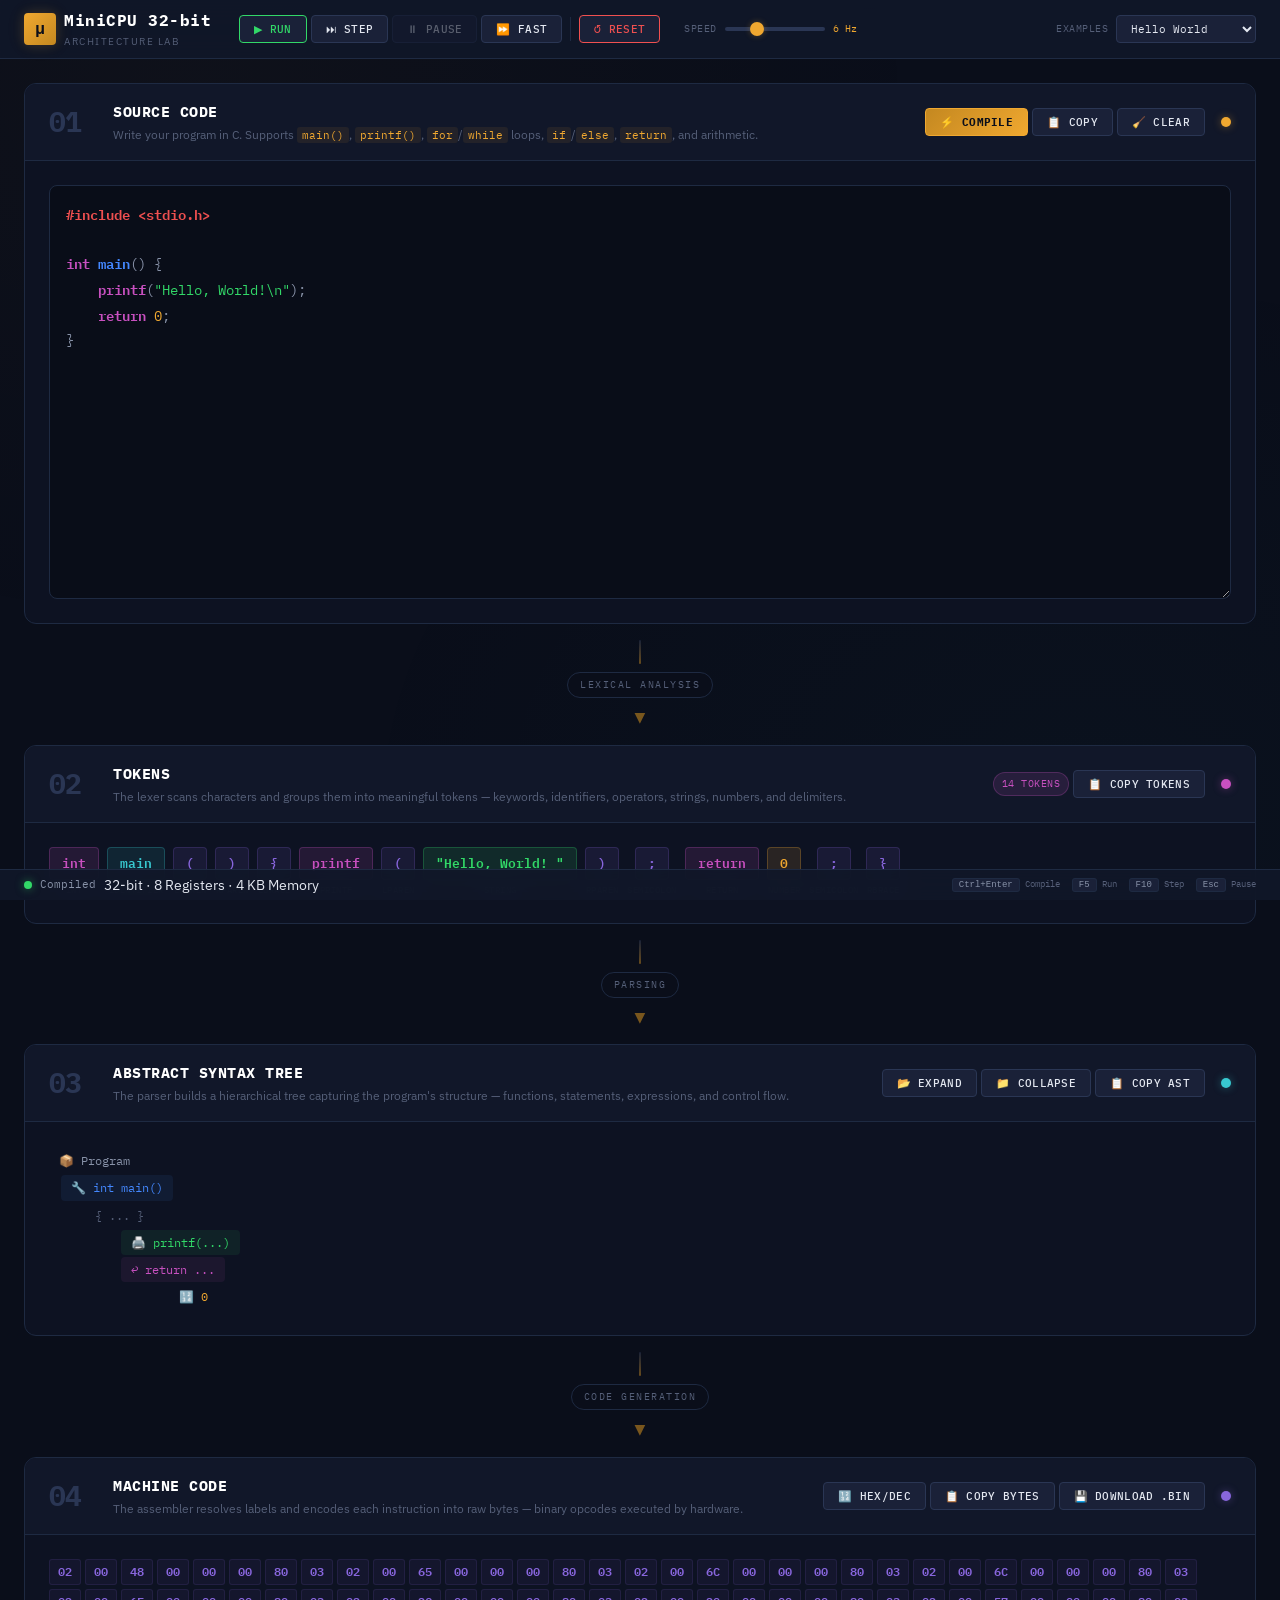
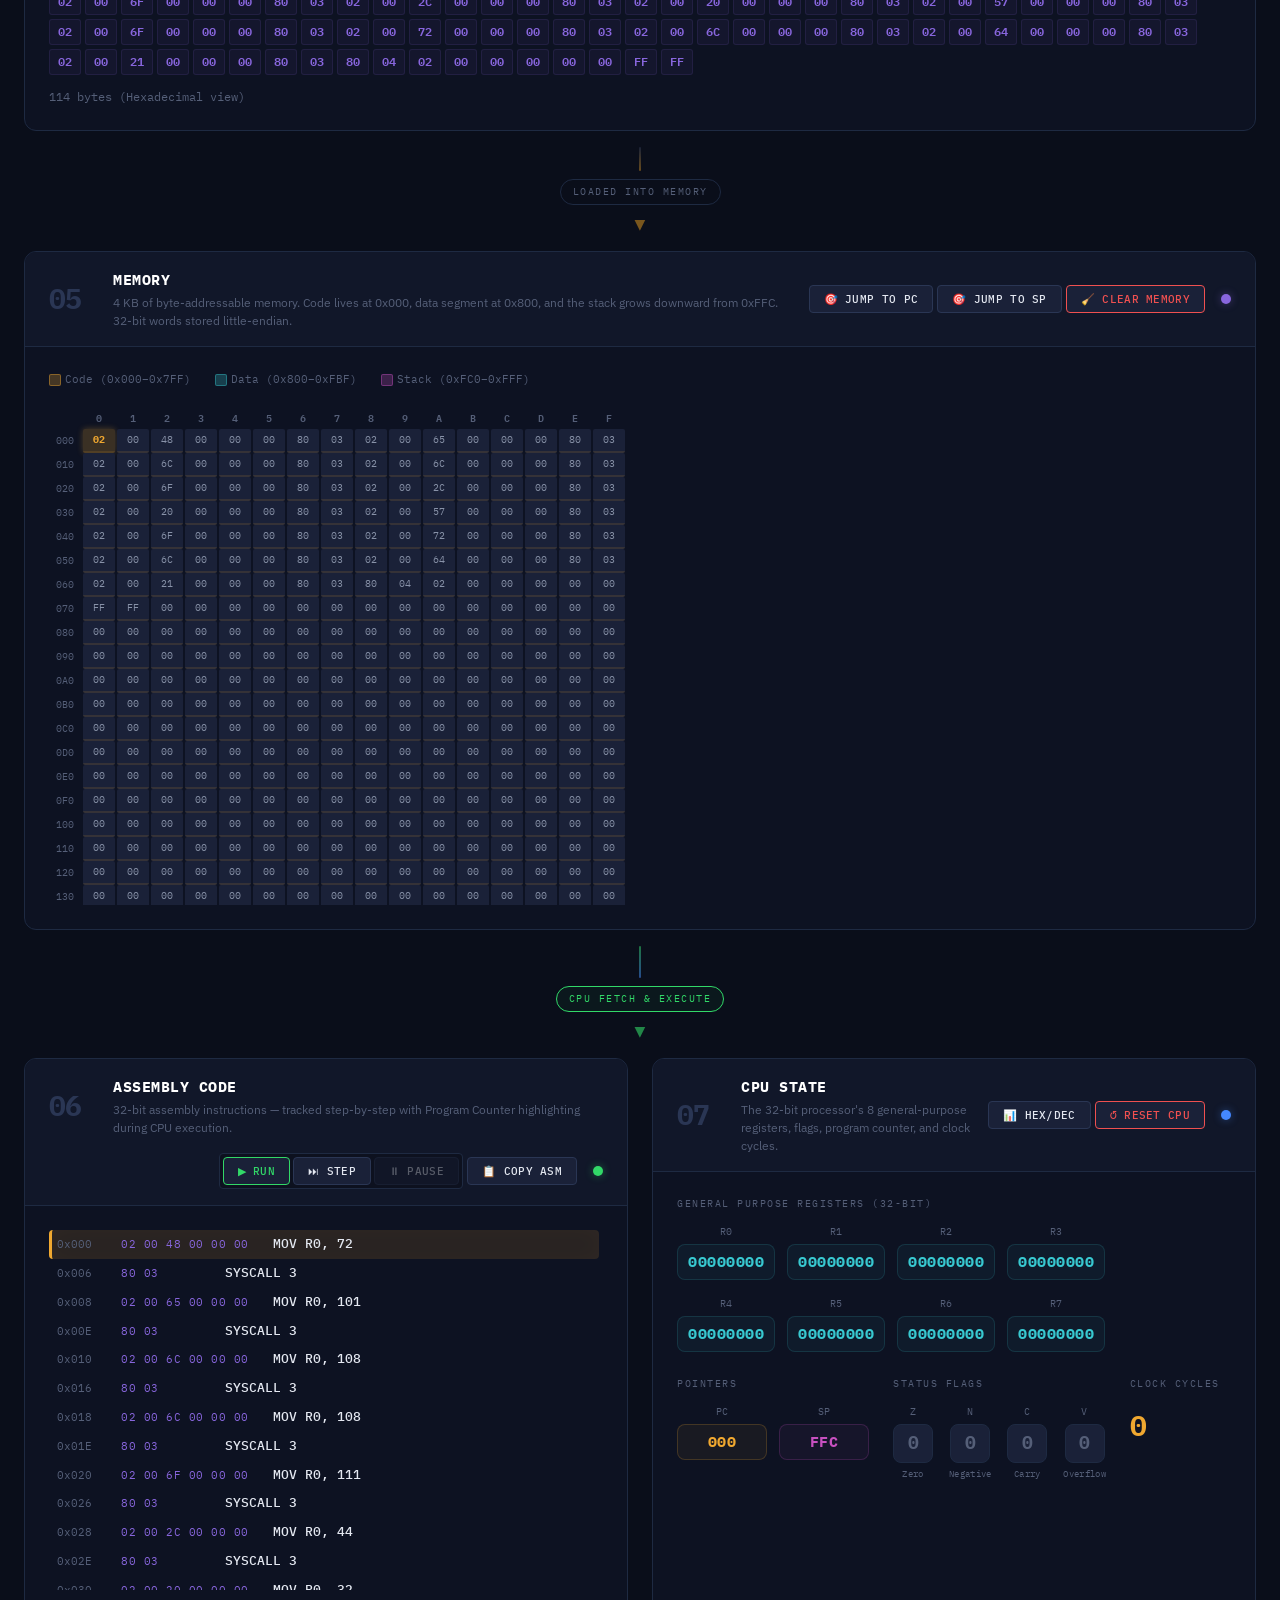
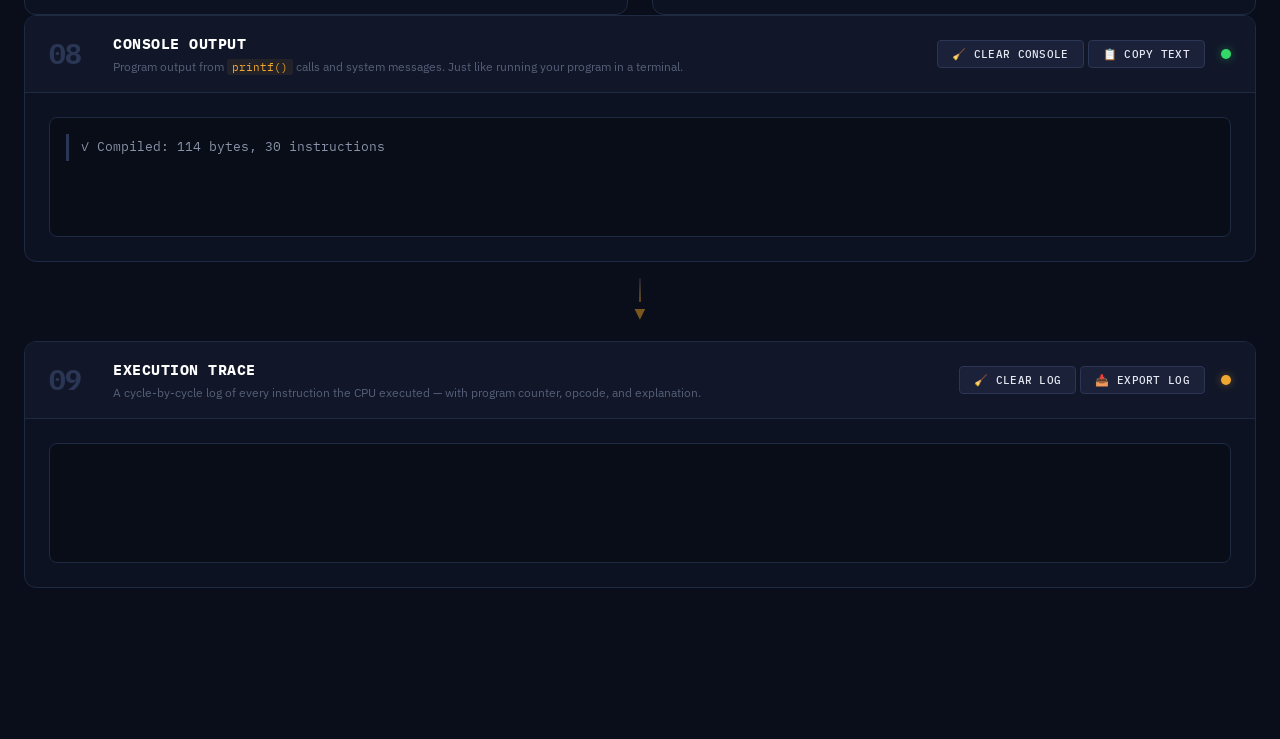
==== commit f6b892cc: "feat: add comprehensive stage-specific action buttons and toolbar controls to the UI" ====
--- a/index.html
+++ b/index.html
@@ -25,24 +25,20 @@
             </div>
 
             <div class="controls">
-                <button id="btn-compile" class="btn btn-primary" title="Compile (Ctrl+Enter)">
-                    ⚡ Compile
-                </button>
-                <div class="toolbar-sep"></div>
-                <button id="btn-run" class="btn btn-run" title="Run (F5)">
+                <button class="btn btn-run btn-run-action" title="Run (F5)">
                     ▶ Run
                 </button>
-                <button id="btn-step" class="btn" title="Step (F10)">
+                <button class="btn btn-step-action" title="Step (F10)">
                     ⏭ Step
                 </button>
-                <button id="btn-pause" class="btn" disabled title="Pause (Esc)">
+                <button class="btn btn-pause-action" disabled title="Pause (Esc)">
                     ⏸ Pause
                 </button>
-                <button id="btn-fast" class="btn" title="Run to end (instant)">
+                <button class="btn btn-fast-action" title="Run to end (instant)">
                     ⏩ Fast
                 </button>
                 <div class="toolbar-sep"></div>
-                <button id="btn-reset" class="btn btn-danger" title="Reset">
+                <button class="btn btn-danger btn-reset-action" title="Reset">
                     ↺ Reset
                 </button>
             </div>
@@ -71,6 +67,17 @@
                     <div class="stage-info">
                         <h2 class="stage-title">Source Code</h2>
                         <p class="stage-desc">Write your program in C. Supports <code>main()</code>, <code>printf()</code>, <code>for</code>/<code>while</code> loops, <code>if</code>/<code>else</code>, <code>return</code>, and arithmetic.</p>
+                    </div>
+                    <div class="stage-actions">
+                        <button id="btn-compile" class="btn btn-primary btn-compile-action" title="Compile C Code (Ctrl+Enter)">
+                            ⚡ Compile
+                        </button>
+                        <button id="btn-copy-source" class="btn" title="Copy Source Code">
+                            📋 Copy
+                        </button>
+                        <button id="btn-clear-source" class="btn" title="Clear Code">
+                            🧹 Clear
+                        </button>
                     </div>
                     <div class="stage-dot dot-amber"></div>
                 </div>
@@ -100,6 +107,12 @@
                         <h2 class="stage-title">Tokens</h2>
                         <p class="stage-desc">The lexer scans characters and groups them into meaningful tokens — keywords, identifiers, operators, strings, numbers, and delimiters.</p>
                     </div>
+                    <div class="stage-actions">
+                        <span id="token-count-badge" class="stage-badge">0 tokens</span>
+                        <button id="btn-copy-tokens" class="btn" title="Copy Token Stream">
+                            📋 Copy Tokens
+                        </button>
+                    </div>
                     <div class="stage-dot dot-magenta"></div>
                 </div>
                 <div class="stage-body">
@@ -121,6 +134,17 @@
                         <h2 class="stage-title">Abstract Syntax Tree</h2>
                         <p class="stage-desc">The parser builds a hierarchical tree capturing the program's structure — functions, statements, expressions, and control flow.</p>
                     </div>
+                    <div class="stage-actions">
+                        <button id="btn-ast-expand" class="btn" title="Expand Tree Nodes">
+                            📂 Expand
+                        </button>
+                        <button id="btn-ast-collapse" class="btn" title="Collapse Tree Nodes">
+                            📁 Collapse
+                        </button>
+                        <button id="btn-copy-ast" class="btn" title="Copy AST Tree">
+                            📋 Copy AST
+                        </button>
+                    </div>
                     <div class="stage-dot dot-cyan"></div>
                 </div>
                 <div class="stage-body">
@@ -140,7 +164,18 @@
                     <div class="stage-number">04</div>
                     <div class="stage-info">
                         <h2 class="stage-title">Machine Code</h2>
-                        <p class="stage-desc">The assembler resolves labels and encodes each instruction into raw bytes — the only thing the 32-bit CPU understands.</p>
+                        <p class="stage-desc">The assembler resolves labels and encodes each instruction into raw bytes — binary opcodes executed by hardware.</p>
+                    </div>
+                    <div class="stage-actions">
+                        <button id="btn-bytecode-hex-dec" class="btn" title="Toggle Hexadecimal / Decimal view">
+                            🔢 Hex/Dec
+                        </button>
+                        <button id="btn-copy-bytecode" class="btn" title="Copy Machine Code Bytes">
+                            📋 Copy Bytes
+                        </button>
+                        <button id="btn-download-bin" class="btn" title="Download Machine Code Binary">
+                            💾 Download .bin
+                        </button>
                     </div>
                     <div class="stage-dot dot-purple"></div>
                 </div>
@@ -162,6 +197,17 @@
                     <div class="stage-info">
                         <h2 class="stage-title">Memory</h2>
                         <p class="stage-desc">4 KB of byte-addressable memory. Code lives at 0x000, data segment at 0x800, and the stack grows downward from 0xFFC. 32-bit words stored little-endian.</p>
+                    </div>
+                    <div class="stage-actions">
+                        <button id="btn-mem-pc" class="btn" title="Jump to Program Counter in Memory">
+                            🎯 Jump to PC
+                        </button>
+                        <button id="btn-mem-sp" class="btn" title="Jump to Stack Pointer in Memory">
+                            🎯 Jump to SP
+                        </button>
+                        <button id="btn-clear-mem" class="btn btn-danger" title="Zero Memory Contents">
+                            🧹 Clear Memory
+                        </button>
                     </div>
                     <div class="stage-dot dot-purple"></div>
                 </div>
@@ -181,15 +227,25 @@
                 <div class="connector-arrow">▼</div>
             </div>
 
-            <!-- ── Stages 6 & 7: Assembly & CPU State (Side-by-Side) ────── -->
+            <!-- ── Stages 06 & 07: Assembly Code & CPU State (Side-by-Side) ────── -->
             <div class="stage-row">
-                <!-- ── Stage 6: Assembly ───────────────────────────────── -->
+                <!-- ── Stage 06: Assembly Code ─────────────────────────── -->
                 <section class="stage" id="stage-asm">
                     <div class="stage-header">
                         <div class="stage-number">06</div>
                         <div class="stage-info">
-                            <h2 class="stage-title">Assembly</h2>
-                            <p class="stage-desc">32-bit assembly instructions — tracked step-by-step with the Program Counter highlighting the current instruction.</p>
+                            <h2 class="stage-title">Assembly Code</h2>
+                            <p class="stage-desc">32-bit assembly instructions — tracked step-by-step with Program Counter highlighting during CPU execution.</p>
+                        </div>
+                        <div class="stage-actions">
+                            <div class="stage-btn-group">
+                                <button class="btn btn-run btn-run-action" title="Run (F5)">▶ Run</button>
+                                <button class="btn btn-step-action" title="Step (F10)">⏭ Step</button>
+                                <button class="btn btn-pause-action" disabled title="Pause (Esc)">⏸ Pause</button>
+                            </div>
+                            <button id="btn-copy-asm" class="btn" title="Copy Assembly Listing">
+                                📋 Copy ASM
+                            </button>
                         </div>
                         <div class="stage-dot dot-green"></div>
                     </div>
@@ -198,13 +254,21 @@
                     </div>
                 </section>
 
-                <!-- ── Stage 7: CPU State ──────────────────────────────── -->
+                <!-- ── Stage 07: CPU State ────────────────────────────── -->
                 <section class="stage" id="stage-cpu">
                     <div class="stage-header">
                         <div class="stage-number">07</div>
                         <div class="stage-info">
                             <h2 class="stage-title">CPU State</h2>
-                            <p class="stage-desc">The 32-bit processor's 8 general-purpose registers, flags, and program counter.</p>
+                            <p class="stage-desc">The 32-bit processor's 8 general-purpose registers, flags, program counter, and clock cycles.</p>
+                        </div>
+                        <div class="stage-actions">
+                            <button id="btn-cpu-format" class="btn" title="Toggle Register View (Hex / Decimal)">
+                                📊 Hex/Dec
+                            </button>
+                            <button id="btn-cpu-reset-regs" class="btn btn-danger" title="Zero Registers">
+                                ↺ Reset CPU
+                            </button>
                         </div>
                         <div class="stage-dot dot-blue"></div>
                     </div>
@@ -305,11 +369,6 @@
                 </section>
             </div>
 
-            <div class="pipeline-connector">
-                <div class="connector-line"></div>
-                <div class="connector-arrow">▼</div>
-            </div>
-
             <!-- ── Stage 8: Console Output ─────────────────────────── -->
             <section class="stage" id="stage-console">
                 <div class="stage-header">
@@ -318,6 +377,14 @@
                         <h2 class="stage-title">Console Output</h2>
                         <p class="stage-desc">Program output from <code>printf()</code> calls and system messages. Just like running your program in a terminal.</p>
                     </div>
+                    <div class="stage-actions">
+                        <button id="btn-clear-console" class="btn" title="Clear Console Output">
+                            🧹 Clear Console
+                        </button>
+                        <button id="btn-copy-console" class="btn" title="Copy Output to Clipboard">
+                            📋 Copy Text
+                        </button>
+                    </div>
                     <div class="stage-dot dot-green"></div>
                 </div>
                 <div class="stage-body">
@@ -337,6 +404,14 @@
                     <div class="stage-info">
                         <h2 class="stage-title">Execution Trace</h2>
                         <p class="stage-desc">A cycle-by-cycle log of every instruction the CPU executed — with program counter, opcode, and explanation.</p>
+                    </div>
+                    <div class="stage-actions">
+                        <button id="btn-clear-trace" class="btn" title="Clear Execution Trace">
+                            🧹 Clear Log
+                        </button>
+                        <button id="btn-export-trace" class="btn" title="Export Trace to Text File">
+                            📥 Export Log
+                        </button>
                     </div>
                     <div class="stage-dot dot-amber"></div>
                 </div>
--- a/style.css
+++ b/style.css
@@ -380,6 +380,7 @@
     padding: var(--space-lg) var(--space-xl);
     background: var(--bg-secondary);
     border-bottom: 1px solid var(--border-subtle);
+    flex-wrap: wrap;
 }
 
 .stage-number {
@@ -395,6 +396,7 @@
 
 .stage-info {
     flex: 1;
+    min-width: 220px;
 }
 
 .stage-title {
@@ -420,6 +422,36 @@
     padding: 1px 5px;
     border-radius: 3px;
     font-size: 11px;
+}
+
+.stage-actions {
+    display: flex;
+    align-items: center;
+    gap: var(--space-xs);
+    margin-left: auto;
+    flex-wrap: wrap;
+}
+
+.stage-btn-group {
+    display: flex;
+    align-items: center;
+    gap: 3px;
+    background: rgba(0, 0, 0, 0.25);
+    padding: 3px;
+    border-radius: var(--radius-sm);
+    border: 1px solid var(--border-subtle);
+}
+
+.stage-badge {
+    font-family: var(--font-mono);
+    font-size: 10px;
+    padding: 3px 8px;
+    background: rgba(200, 80, 192, 0.12);
+    color: var(--accent-magenta);
+    border: 1px solid rgba(200, 80, 192, 0.25);
+    border-radius: 12px;
+    text-transform: uppercase;
+    letter-spacing: 0.5px;
 }
 
 .stage-dot {
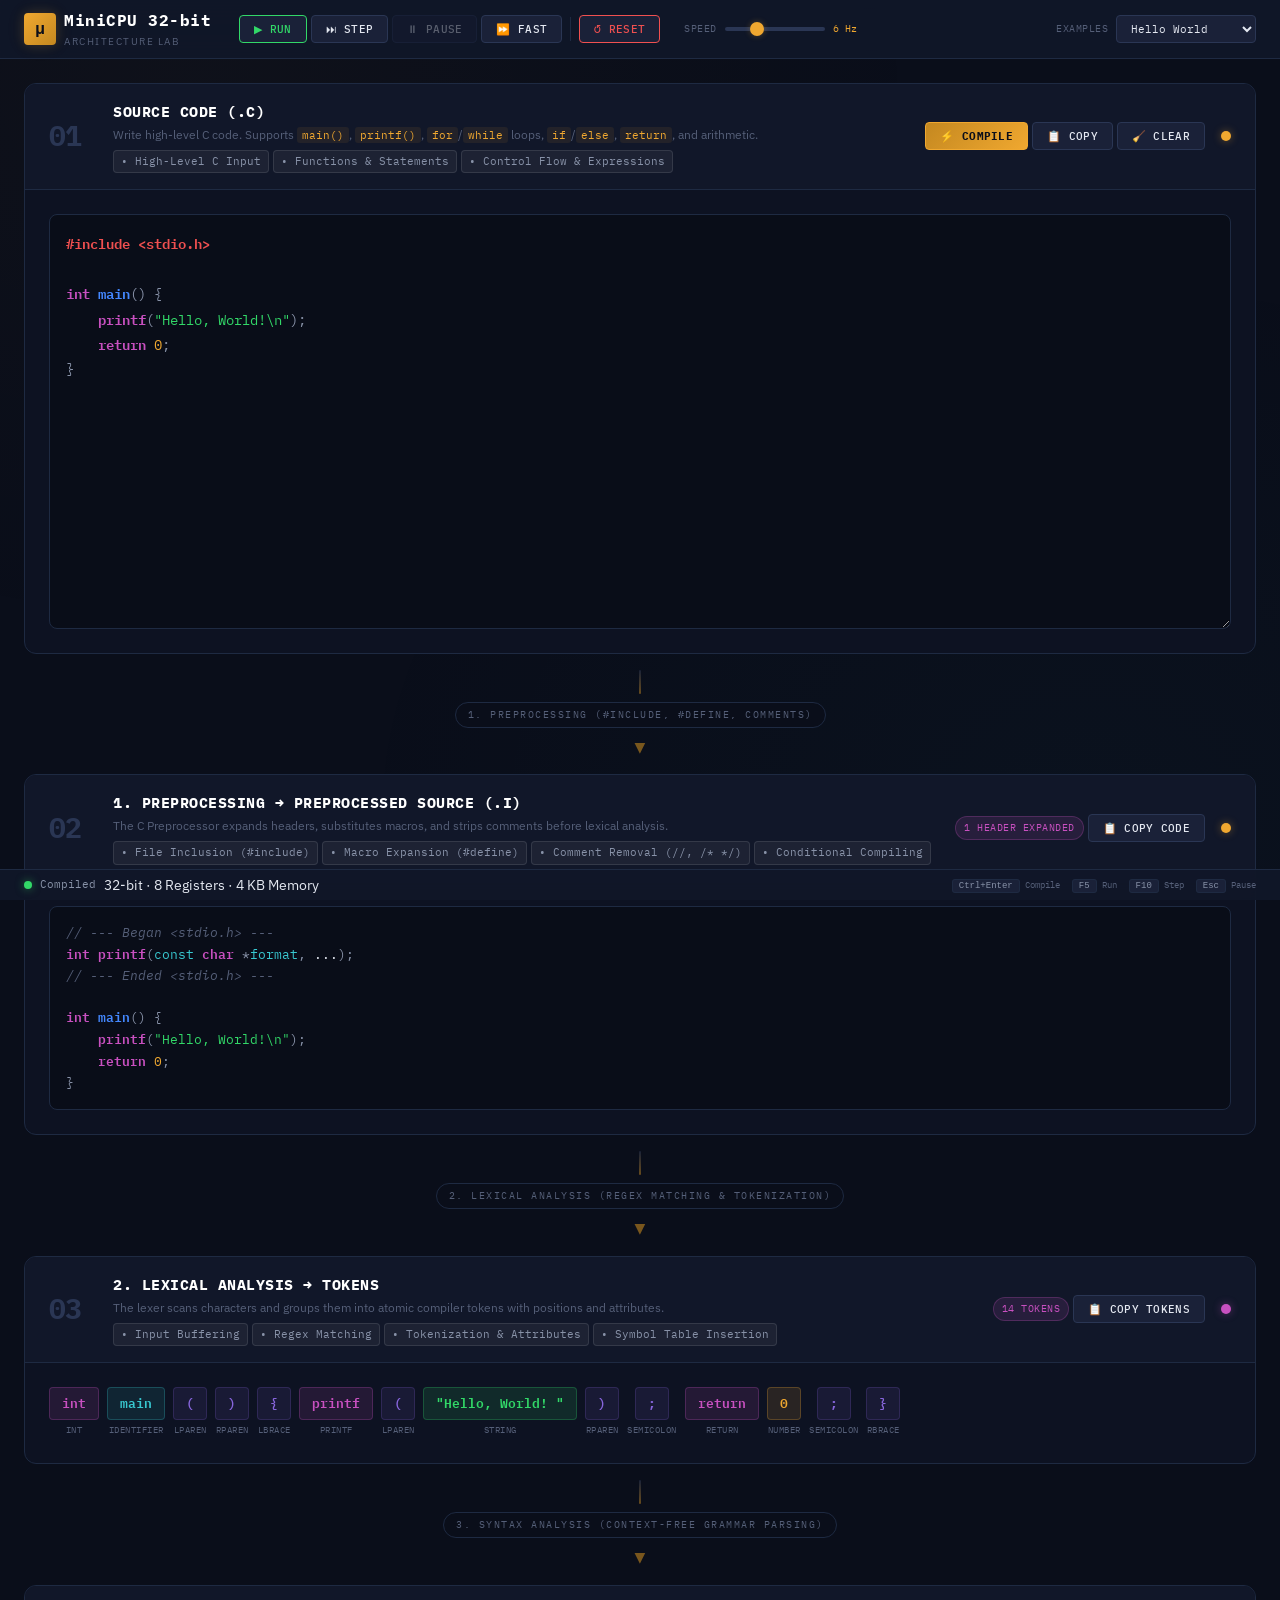
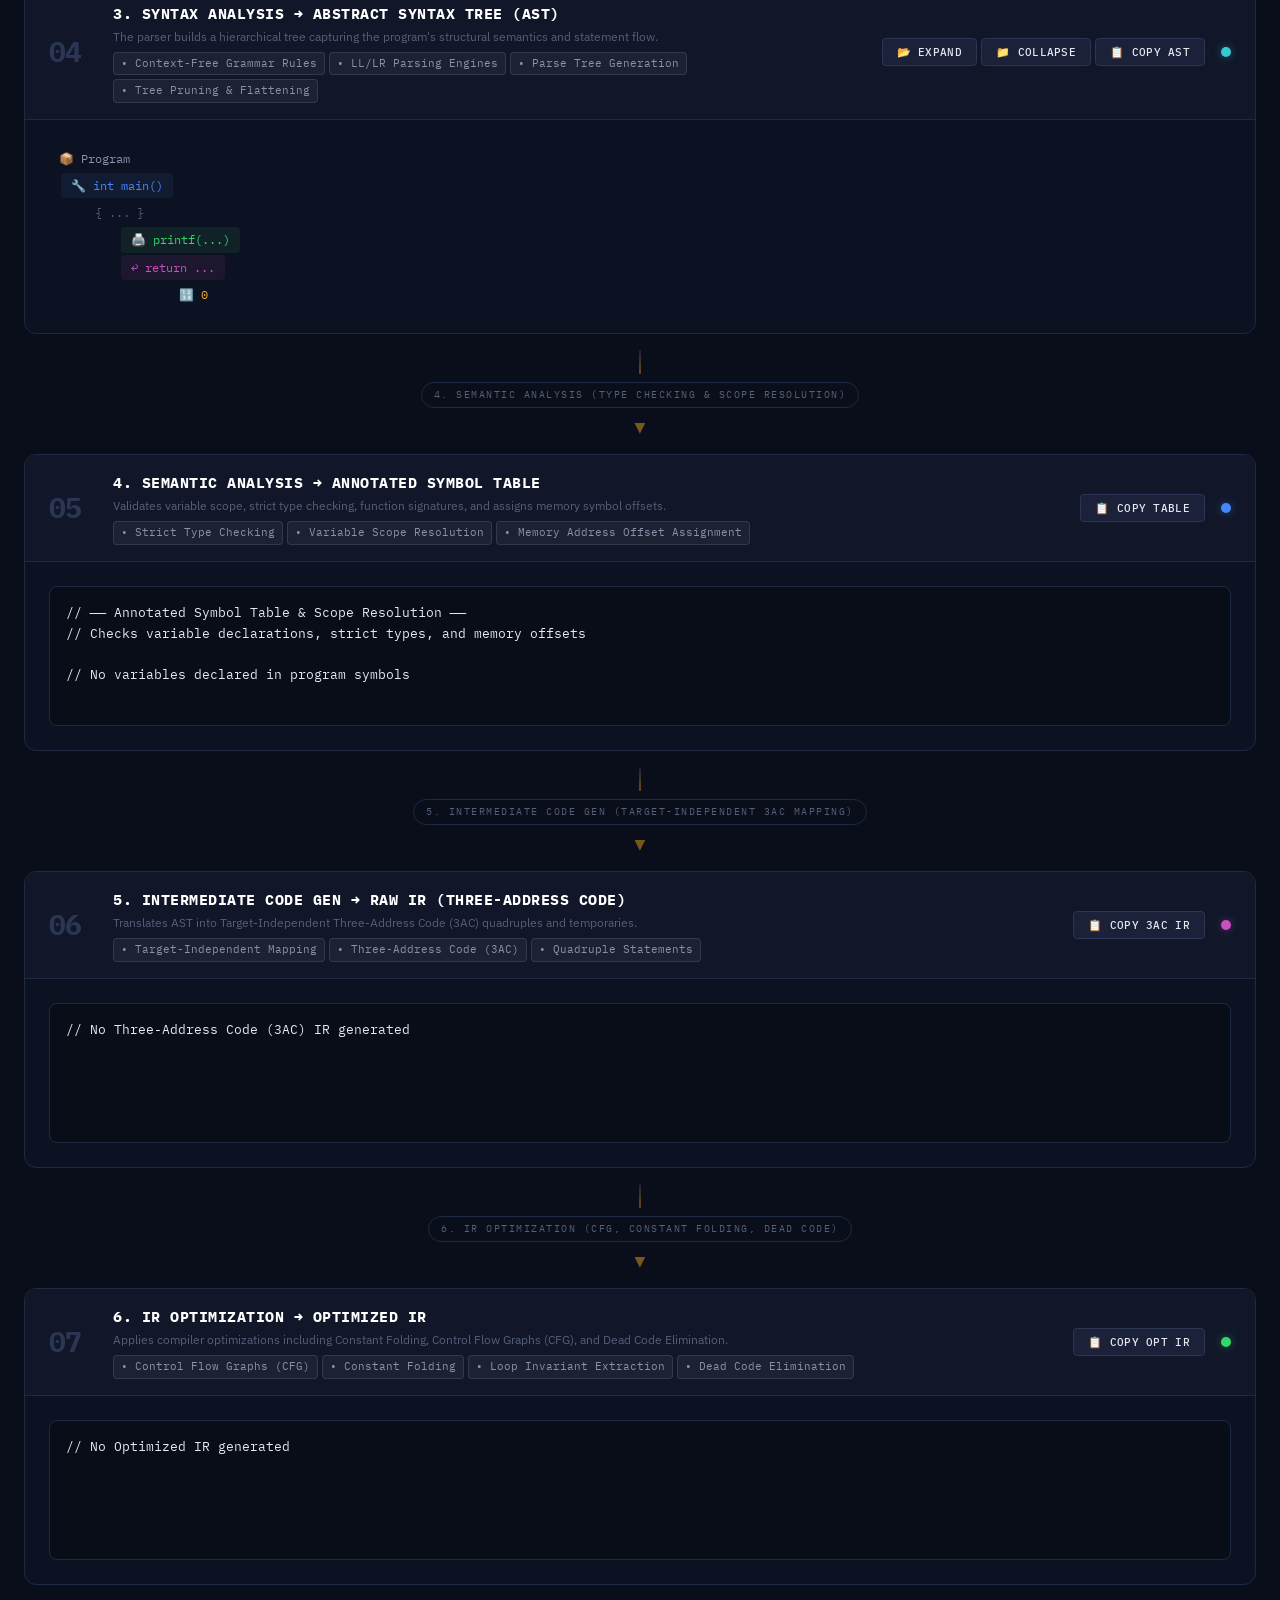
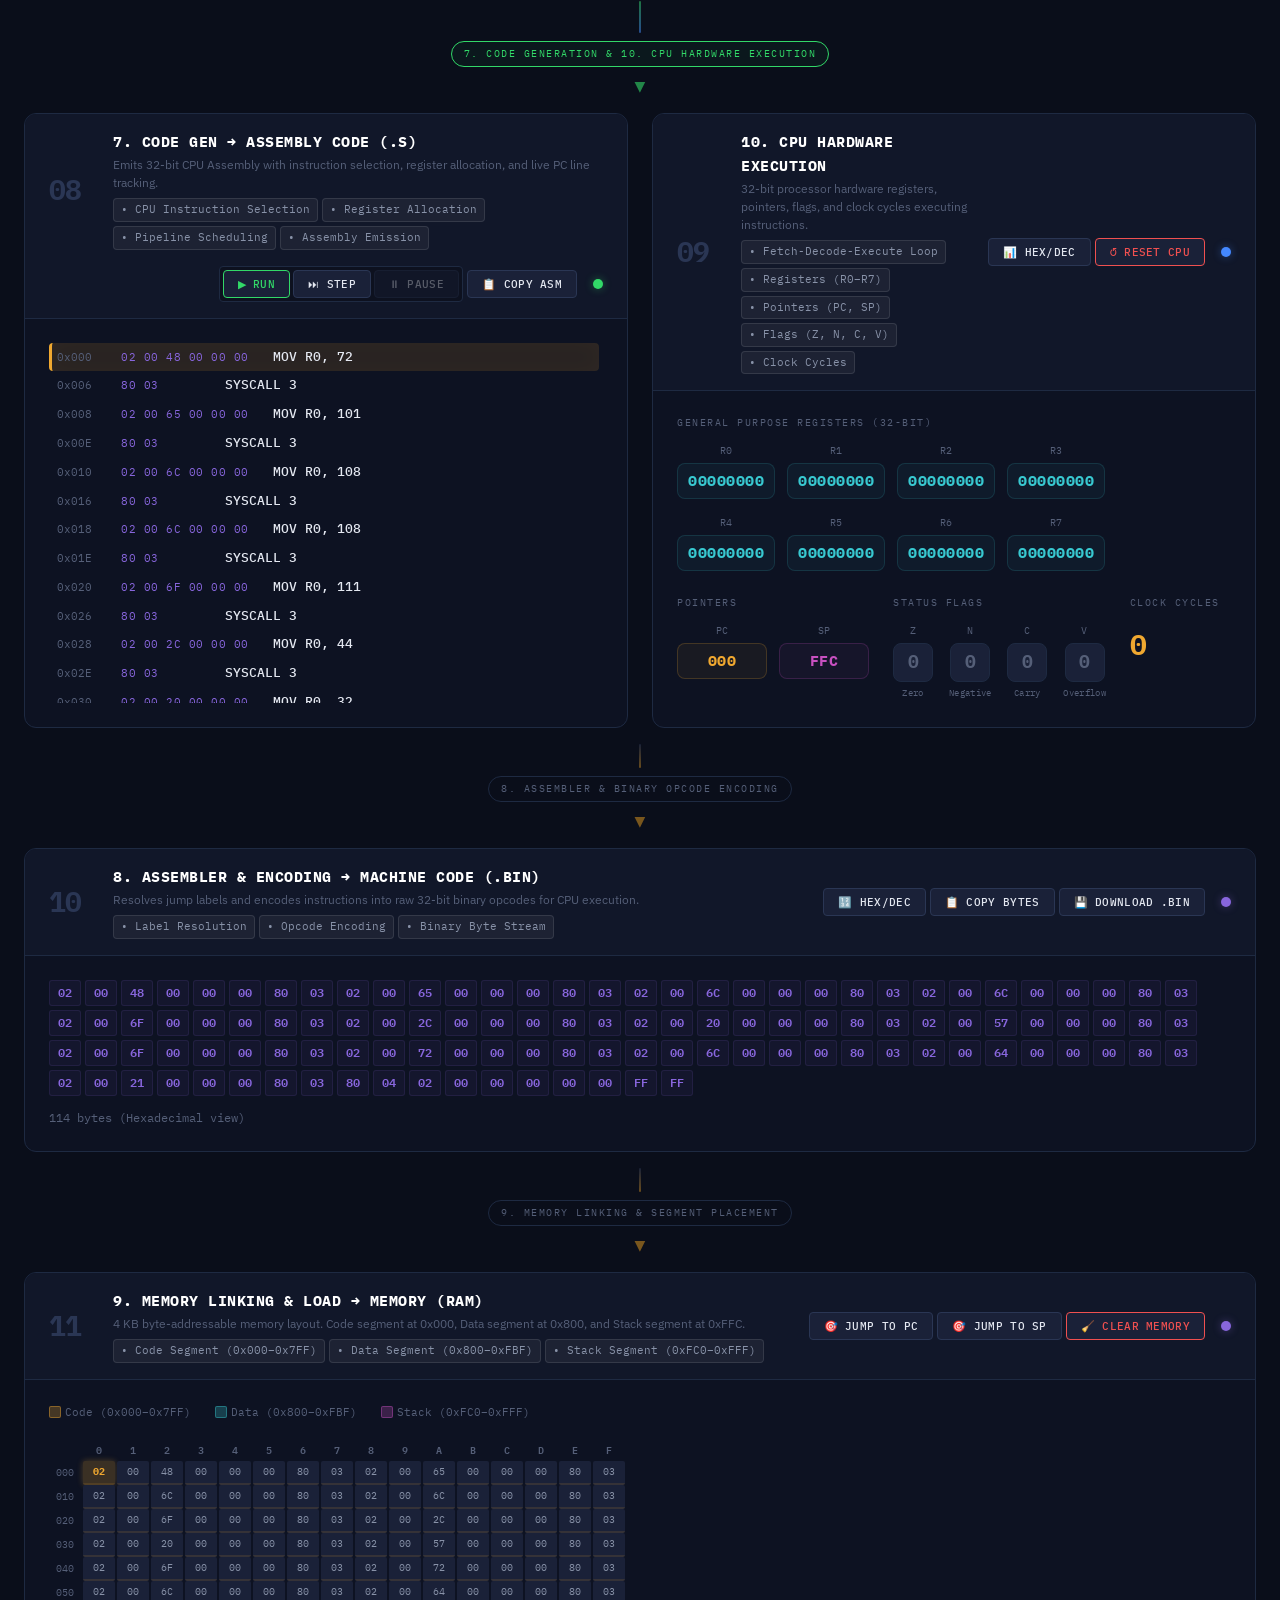
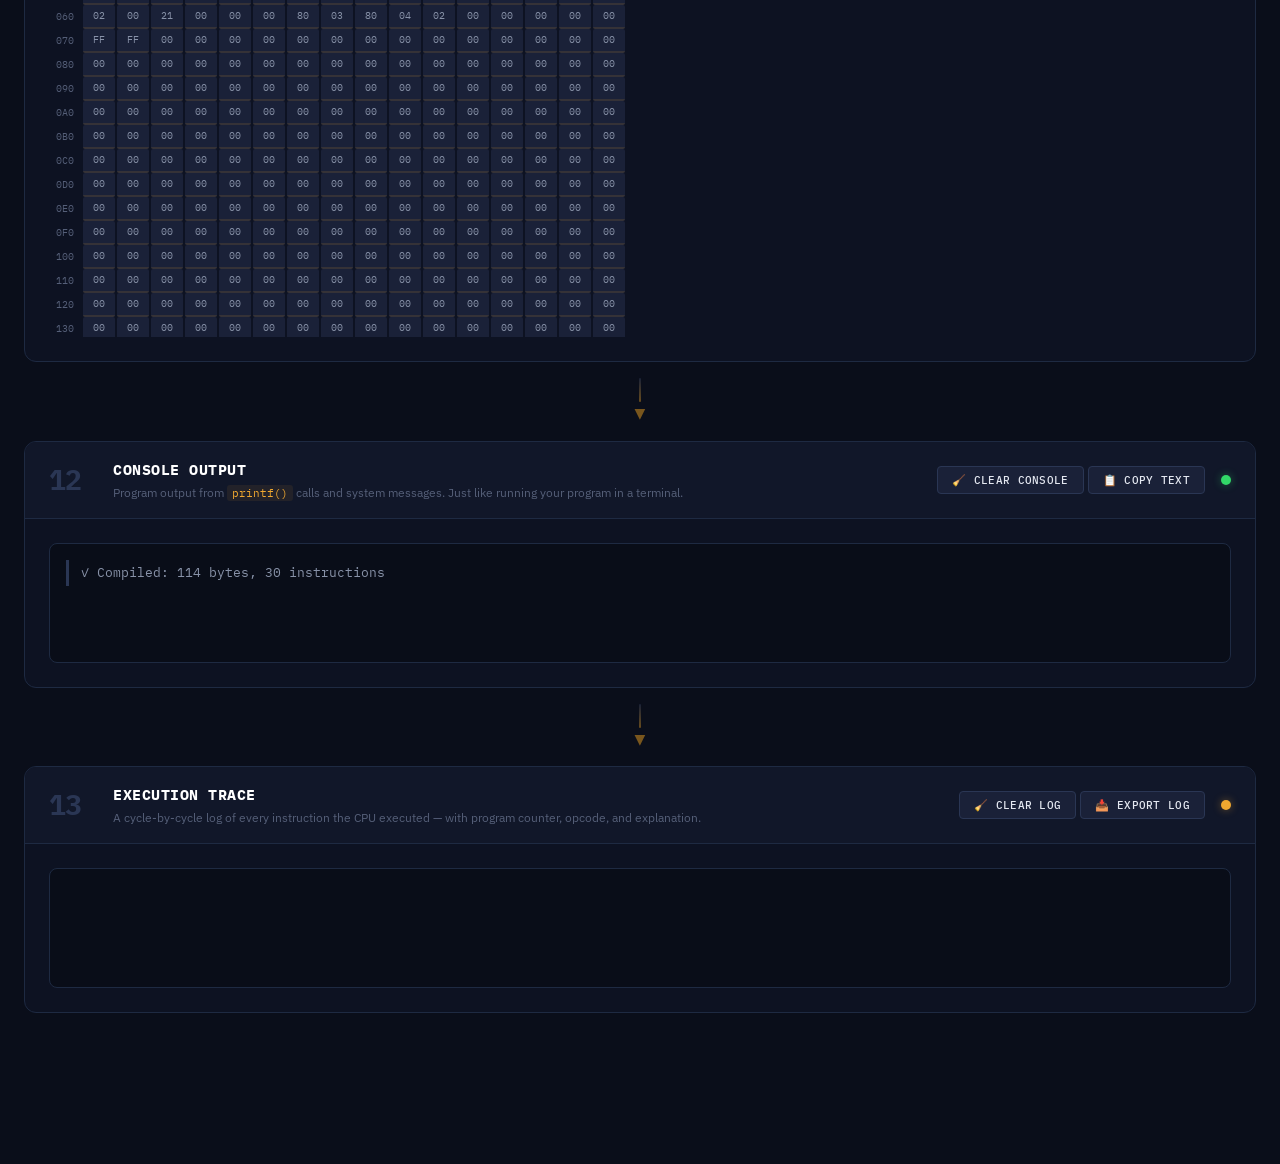
==== commit 1603edcd: "feat: implement C preprocessor, three-address code generator, and IR optimizer for compilation pipel" ====
--- a/index.html
+++ b/index.html
@@ -60,13 +60,18 @@
              ═══════════════════════════════════════════════════════════ -->
         <main class="pipeline">
 
-            <!-- ── Stage 1: Source Code ─────────────────────────────── -->
+            <!-- ── Stage 01: Source Code (.c) ─────────────────────── -->
             <section class="stage" id="stage-source">
                 <div class="stage-header">
                     <div class="stage-number">01</div>
                     <div class="stage-info">
-                        <h2 class="stage-title">Source Code</h2>
-                        <p class="stage-desc">Write your program in C. Supports <code>main()</code>, <code>printf()</code>, <code>for</code>/<code>while</code> loops, <code>if</code>/<code>else</code>, <code>return</code>, and arithmetic.</p>
+                        <h2 class="stage-title">Source Code (.c)</h2>
+                        <p class="stage-desc">Write high-level C code. Supports <code>main()</code>, <code>printf()</code>, <code>for</code>/<code>while</code> loops, <code>if</code>/<code>else</code>, <code>return</code>, and arithmetic.</p>
+                        <div class="stage-feature-tags">
+                            <span class="stage-tag">• High-Level C Input</span>
+                            <span class="stage-tag">• Functions & Statements</span>
+                            <span class="stage-tag">• Control Flow & Expressions</span>
+                        </div>
                     </div>
                     <div class="stage-actions">
                         <button id="btn-compile" class="btn btn-primary btn-compile-action" title="Compile C Code (Ctrl+Enter)">
@@ -95,17 +100,56 @@
 
             <div class="pipeline-connector">
                 <div class="connector-line"></div>
-                <div class="connector-label">Lexical Analysis</div>
-                <div class="connector-arrow">▼</div>
-            </div>
-
-            <!-- ── Stage 2: Tokens ─────────────────────────────────── -->
+                <div class="connector-label">1. Preprocessing (#include, #define, Comments)</div>
+                <div class="connector-arrow">▼</div>
+            </div>
+
+            <!-- ── Stage 02: 1. Preprocessing ──────────────────────── -->
+            <section class="stage" id="stage-prep">
+                <div class="stage-header">
+                    <div class="stage-number">02</div>
+                    <div class="stage-info">
+                        <h2 class="stage-title">1. Preprocessing → Preprocessed Source (.i)</h2>
+                        <p class="stage-desc">The C Preprocessor expands headers, substitutes macros, and strips comments before lexical analysis.</p>
+                        <div class="stage-feature-tags">
+                            <span class="stage-tag">• File Inclusion (#include)</span>
+                            <span class="stage-tag">• Macro Expansion (#define)</span>
+                            <span class="stage-tag">• Comment Removal (//, /* */)</span>
+                            <span class="stage-tag">• Conditional Compiling</span>
+                        </div>
+                    </div>
+                    <div class="stage-actions">
+                        <span id="prep-header-badge" class="stage-badge">0 headers expanded</span>
+                        <button id="btn-copy-prep" class="btn" title="Copy Preprocessed Source">
+                            📋 Copy Code
+                        </button>
+                    </div>
+                    <div class="stage-dot dot-amber"></div>
+                </div>
+                <div class="stage-body">
+                    <pre id="preprocessed-output" class="preprocessed-view"><code>// Preprocessed code will appear here after compilation...</code></pre>
+                </div>
+            </section>
+
+            <div class="pipeline-connector">
+                <div class="connector-line"></div>
+                <div class="connector-label">2. Lexical Analysis (Regex Matching & Tokenization)</div>
+                <div class="connector-arrow">▼</div>
+            </div>
+
+            <!-- ── Stage 03: 2. Lexical Analysis ───────────────────── -->
             <section class="stage" id="stage-tokens">
                 <div class="stage-header">
-                    <div class="stage-number">02</div>
-                    <div class="stage-info">
-                        <h2 class="stage-title">Tokens</h2>
-                        <p class="stage-desc">The lexer scans characters and groups them into meaningful tokens — keywords, identifiers, operators, strings, numbers, and delimiters.</p>
+                    <div class="stage-number">03</div>
+                    <div class="stage-info">
+                        <h2 class="stage-title">2. Lexical Analysis → Tokens</h2>
+                        <p class="stage-desc">The lexer scans characters and groups them into atomic compiler tokens with positions and attributes.</p>
+                        <div class="stage-feature-tags">
+                            <span class="stage-tag">• Input Buffering</span>
+                            <span class="stage-tag">• Regex Matching</span>
+                            <span class="stage-tag">• Tokenization & Attributes</span>
+                            <span class="stage-tag">• Symbol Table Insertion</span>
+                        </div>
                     </div>
                     <div class="stage-actions">
                         <span id="token-count-badge" class="stage-badge">0 tokens</span>
@@ -122,17 +166,23 @@
 
             <div class="pipeline-connector">
                 <div class="connector-line"></div>
-                <div class="connector-label">Parsing</div>
-                <div class="connector-arrow">▼</div>
-            </div>
-
-            <!-- ── Stage 3: Abstract Syntax Tree ───────────────────── -->
+                <div class="connector-label">3. Syntax Analysis (Context-Free Grammar Parsing)</div>
+                <div class="connector-arrow">▼</div>
+            </div>
+
+            <!-- ── Stage 04: 3. Syntax Analysis ────────────────────── -->
             <section class="stage" id="stage-ast">
                 <div class="stage-header">
-                    <div class="stage-number">03</div>
-                    <div class="stage-info">
-                        <h2 class="stage-title">Abstract Syntax Tree</h2>
-                        <p class="stage-desc">The parser builds a hierarchical tree capturing the program's structure — functions, statements, expressions, and control flow.</p>
+                    <div class="stage-number">04</div>
+                    <div class="stage-info">
+                        <h2 class="stage-title">3. Syntax Analysis → Abstract Syntax Tree (AST)</h2>
+                        <p class="stage-desc">The parser builds a hierarchical tree capturing the program's structural semantics and statement flow.</p>
+                        <div class="stage-feature-tags">
+                            <span class="stage-tag">• Context-Free Grammar Rules</span>
+                            <span class="stage-tag">• LL/LR Parsing Engines</span>
+                            <span class="stage-tag">• Parse Tree Generation</span>
+                            <span class="stage-tag">• Tree Pruning & Flattening</span>
+                        </div>
                     </div>
                     <div class="stage-actions">
                         <button id="btn-ast-expand" class="btn" title="Expand Tree Nodes">
@@ -154,88 +204,119 @@
 
             <div class="pipeline-connector">
                 <div class="connector-line"></div>
-                <div class="connector-label">Code Generation</div>
-                <div class="connector-arrow">▼</div>
-            </div>
-
-            <!-- ── Stage 4: Machine Code ───────────────────────────── -->
-            <section class="stage" id="stage-bytecode">
-                <div class="stage-header">
-                    <div class="stage-number">04</div>
-                    <div class="stage-info">
-                        <h2 class="stage-title">Machine Code</h2>
-                        <p class="stage-desc">The assembler resolves labels and encodes each instruction into raw bytes — binary opcodes executed by hardware.</p>
-                    </div>
-                    <div class="stage-actions">
-                        <button id="btn-bytecode-hex-dec" class="btn" title="Toggle Hexadecimal / Decimal view">
-                            🔢 Hex/Dec
-                        </button>
-                        <button id="btn-copy-bytecode" class="btn" title="Copy Machine Code Bytes">
-                            📋 Copy Bytes
-                        </button>
-                        <button id="btn-download-bin" class="btn" title="Download Machine Code Binary">
-                            💾 Download .bin
-                        </button>
-                    </div>
-                    <div class="stage-dot dot-purple"></div>
-                </div>
-                <div class="stage-body">
-                    <div id="bytecode-output" class="bytecode-view"></div>
-                </div>
-            </section>
-
-            <div class="pipeline-connector">
-                <div class="connector-line"></div>
-                <div class="connector-label">Loaded into Memory</div>
-                <div class="connector-arrow">▼</div>
-            </div>
-
-            <!-- ── Stage 5: Memory ─────────────────────────────────── -->
-            <section class="stage" id="stage-memory">
+                <div class="connector-label">4. Semantic Analysis (Type Checking & Scope Resolution)</div>
+                <div class="connector-arrow">▼</div>
+            </div>
+
+            <!-- ── Stage 05: 4. Semantic Analysis ──────────────────── -->
+            <section class="stage" id="stage-semantic">
                 <div class="stage-header">
                     <div class="stage-number">05</div>
                     <div class="stage-info">
-                        <h2 class="stage-title">Memory</h2>
-                        <p class="stage-desc">4 KB of byte-addressable memory. Code lives at 0x000, data segment at 0x800, and the stack grows downward from 0xFFC. 32-bit words stored little-endian.</p>
-                    </div>
-                    <div class="stage-actions">
-                        <button id="btn-mem-pc" class="btn" title="Jump to Program Counter in Memory">
-                            🎯 Jump to PC
-                        </button>
-                        <button id="btn-mem-sp" class="btn" title="Jump to Stack Pointer in Memory">
-                            🎯 Jump to SP
-                        </button>
-                        <button id="btn-clear-mem" class="btn btn-danger" title="Zero Memory Contents">
-                            🧹 Clear Memory
-                        </button>
-                    </div>
-                    <div class="stage-dot dot-purple"></div>
-                </div>
-                <div class="stage-body">
-                    <div class="memory-legend">
-                        <span class="legend-item"><span class="legend-swatch legend-code"></span> Code (0x000–0x7FF)</span>
-                        <span class="legend-item"><span class="legend-swatch legend-data"></span> Data (0x800–0xFBF)</span>
-                        <span class="legend-item"><span class="legend-swatch legend-stack"></span> Stack (0xFC0–0xFFF)</span>
-                    </div>
-                    <div id="memory-grid" class="memory-grid-container"></div>
+                        <h2 class="stage-title">4. Semantic Analysis → Annotated Symbol Table</h2>
+                        <p class="stage-desc">Validates variable scope, strict type checking, function signatures, and assigns memory symbol offsets.</p>
+                        <div class="stage-feature-tags">
+                            <span class="stage-tag">• Strict Type Checking</span>
+                            <span class="stage-tag">• Variable Scope Resolution</span>
+                            <span class="stage-tag">• Memory Address Offset Assignment</span>
+                        </div>
+                    </div>
+                    <div class="stage-actions">
+                        <button id="btn-copy-symbols" class="btn" title="Copy Symbol Table">
+                            📋 Copy Table
+                        </button>
+                    </div>
+                    <div class="stage-dot dot-blue"></div>
+                </div>
+                <div class="stage-body">
+                    <div id="symbol-output" class="preprocessed-view"></div>
+                </div>
+            </section>
+
+            <div class="pipeline-connector">
+                <div class="connector-line"></div>
+                <div class="connector-label">5. Intermediate Code Gen (Target-Independent 3AC Mapping)</div>
+                <div class="connector-arrow">▼</div>
+            </div>
+
+            <!-- ── Stage 06: 5. Intermediate Code Gen ──────────────── -->
+            <section class="stage" id="stage-raw-ir">
+                <div class="stage-header">
+                    <div class="stage-number">06</div>
+                    <div class="stage-info">
+                        <h2 class="stage-title">5. Intermediate Code Gen → Raw IR (Three-Address Code)</h2>
+                        <p class="stage-desc">Translates AST into Target-Independent Three-Address Code (3AC) quadruples and temporaries.</p>
+                        <div class="stage-feature-tags">
+                            <span class="stage-tag">• Target-Independent Mapping</span>
+                            <span class="stage-tag">• Three-Address Code (3AC)</span>
+                            <span class="stage-tag">• Quadruple Statements</span>
+                        </div>
+                    </div>
+                    <div class="stage-actions">
+                        <button id="btn-copy-raw-ir" class="btn" title="Copy Raw IR">
+                            📋 Copy 3AC IR
+                        </button>
+                    </div>
+                    <div class="stage-dot dot-magenta"></div>
+                </div>
+                <div class="stage-body">
+                    <pre id="raw-ir-output" class="preprocessed-view"><code>// Raw Three-Address Code (3AC) IR will appear here...</code></pre>
+                </div>
+            </section>
+
+            <div class="pipeline-connector">
+                <div class="connector-line"></div>
+                <div class="connector-label">6. IR Optimization (CFG, Constant Folding, Dead Code)</div>
+                <div class="connector-arrow">▼</div>
+            </div>
+
+            <!-- ── Stage 07: 6. IR Optimization ────────────────────── -->
+            <section class="stage" id="stage-opt-ir">
+                <div class="stage-header">
+                    <div class="stage-number">07</div>
+                    <div class="stage-info">
+                        <h2 class="stage-title">6. IR Optimization → Optimized IR</h2>
+                        <p class="stage-desc">Applies compiler optimizations including Constant Folding, Control Flow Graphs (CFG), and Dead Code Elimination.</p>
+                        <div class="stage-feature-tags">
+                            <span class="stage-tag">• Control Flow Graphs (CFG)</span>
+                            <span class="stage-tag">• Constant Folding</span>
+                            <span class="stage-tag">• Loop Invariant Extraction</span>
+                            <span class="stage-tag">• Dead Code Elimination</span>
+                        </div>
+                    </div>
+                    <div class="stage-actions">
+                        <button id="btn-copy-opt-ir" class="btn" title="Copy Optimized IR">
+                            📋 Copy Opt IR
+                        </button>
+                    </div>
+                    <div class="stage-dot dot-green"></div>
+                </div>
+                <div class="stage-body">
+                    <pre id="opt-ir-output" class="preprocessed-view"><code>// Optimized IR will appear here...</code></pre>
                 </div>
             </section>
 
             <div class="pipeline-connector connector-execution">
                 <div class="connector-line"></div>
-                <div class="connector-label">CPU Fetch & Execute</div>
-                <div class="connector-arrow">▼</div>
-            </div>
-
-            <!-- ── Stages 06 & 07: Assembly Code & CPU State (Side-by-Side) ────── -->
+                <div class="connector-label">7. Code Generation & 10. CPU Hardware Execution</div>
+                <div class="connector-arrow">▼</div>
+            </div>
+
+            <!-- ── Stages 08 & 09: Assembly Code & CPU State (Side-by-Side) ────── -->
             <div class="stage-row">
-                <!-- ── Stage 06: Assembly Code ─────────────────────────── -->
+                <!-- ── Stage 08: 7. Code Generation → Assembly Code ────── -->
                 <section class="stage" id="stage-asm">
                     <div class="stage-header">
-                        <div class="stage-number">06</div>
+                        <div class="stage-number">08</div>
                         <div class="stage-info">
-                            <h2 class="stage-title">Assembly Code</h2>
-                            <p class="stage-desc">32-bit assembly instructions — tracked step-by-step with Program Counter highlighting during CPU execution.</p>
+                            <h2 class="stage-title">7. Code Gen → Assembly Code (.s)</h2>
+                            <p class="stage-desc">Emits 32-bit CPU Assembly with instruction selection, register allocation, and live PC line tracking.</p>
+                            <div class="stage-feature-tags">
+                                <span class="stage-tag">• CPU Instruction Selection</span>
+                                <span class="stage-tag">• Register Allocation</span>
+                                <span class="stage-tag">• Pipeline Scheduling</span>
+                                <span class="stage-tag">• Assembly Emission</span>
+                            </div>
                         </div>
                         <div class="stage-actions">
                             <div class="stage-btn-group">
@@ -254,13 +335,20 @@
                     </div>
                 </section>
 
-                <!-- ── Stage 07: CPU State ────────────────────────────── -->
+                <!-- ── Stage 09: 10. CPU Hardware Execution → CPU State ── -->
                 <section class="stage" id="stage-cpu">
                     <div class="stage-header">
-                        <div class="stage-number">07</div>
+                        <div class="stage-number">09</div>
                         <div class="stage-info">
-                            <h2 class="stage-title">CPU State</h2>
-                            <p class="stage-desc">The 32-bit processor's 8 general-purpose registers, flags, program counter, and clock cycles.</p>
+                            <h2 class="stage-title">10. CPU Hardware Execution</h2>
+                            <p class="stage-desc">32-bit processor hardware registers, pointers, flags, and clock cycles executing instructions.</p>
+                            <div class="stage-feature-tags">
+                                <span class="stage-tag">• Fetch-Decode-Execute Loop</span>
+                                <span class="stage-tag">• Registers (R0–R7)</span>
+                                <span class="stage-tag">• Pointers (PC, SP)</span>
+                                <span class="stage-tag">• Flags (Z, N, C, V)</span>
+                                <span class="stage-tag">• Clock Cycles</span>
+                            </div>
                         </div>
                         <div class="stage-actions">
                             <button id="btn-cpu-format" class="btn" title="Toggle Register View (Hex / Decimal)">
@@ -369,10 +457,94 @@
                 </section>
             </div>
 
-            <!-- ── Stage 8: Console Output ─────────────────────────── -->
+            <div class="pipeline-connector">
+                <div class="connector-line"></div>
+                <div class="connector-label">8. Assembler & Binary Opcode Encoding</div>
+                <div class="connector-arrow">▼</div>
+            </div>
+
+            <!-- ── Stage 10: 8. Assembler & Encoding → Machine Code ── -->
+            <section class="stage" id="stage-bytecode">
+                <div class="stage-header">
+                    <div class="stage-number">10</div>
+                    <div class="stage-info">
+                        <h2 class="stage-title">8. Assembler & Encoding → Machine Code (.bin)</h2>
+                        <p class="stage-desc">Resolves jump labels and encodes instructions into raw 32-bit binary opcodes for CPU execution.</p>
+                        <div class="stage-feature-tags">
+                            <span class="stage-tag">• Label Resolution</span>
+                            <span class="stage-tag">• Opcode Encoding</span>
+                            <span class="stage-tag">• Binary Byte Stream</span>
+                        </div>
+                    </div>
+                    <div class="stage-actions">
+                        <button id="btn-bytecode-hex-dec" class="btn" title="Toggle Hexadecimal / Decimal view">
+                            🔢 Hex/Dec
+                        </button>
+                        <button id="btn-copy-bytecode" class="btn" title="Copy Machine Code Bytes">
+                            📋 Copy Bytes
+                        </button>
+                        <button id="btn-download-bin" class="btn" title="Download Machine Code Binary">
+                            💾 Download .bin
+                        </button>
+                    </div>
+                    <div class="stage-dot dot-purple"></div>
+                </div>
+                <div class="stage-body">
+                    <div id="bytecode-output" class="bytecode-view"></div>
+                </div>
+            </section>
+
+            <div class="pipeline-connector">
+                <div class="connector-line"></div>
+                <div class="connector-label">9. Memory Linking & Segment Placement</div>
+                <div class="connector-arrow">▼</div>
+            </div>
+
+            <!-- ── Stage 11: 9. Memory Linking & Load → Memory ─────── -->
+            <section class="stage" id="stage-memory">
+                <div class="stage-header">
+                    <div class="stage-number">11</div>
+                    <div class="stage-info">
+                        <h2 class="stage-title">9. Memory Linking & Load → Memory (RAM)</h2>
+                        <p class="stage-desc">4 KB byte-addressable memory layout. Code segment at 0x000, Data segment at 0x800, and Stack segment at 0xFFC.</p>
+                        <div class="stage-feature-tags">
+                            <span class="stage-tag">• Code Segment (0x000–0x7FF)</span>
+                            <span class="stage-tag">• Data Segment (0x800–0xFBF)</span>
+                            <span class="stage-tag">• Stack Segment (0xFC0–0xFFF)</span>
+                        </div>
+                    </div>
+                    <div class="stage-actions">
+                        <button id="btn-mem-pc" class="btn" title="Jump to Program Counter in Memory">
+                            🎯 Jump to PC
+                        </button>
+                        <button id="btn-mem-sp" class="btn" title="Jump to Stack Pointer in Memory">
+                            🎯 Jump to SP
+                        </button>
+                        <button id="btn-clear-mem" class="btn btn-danger" title="Zero Memory Contents">
+                            🧹 Clear Memory
+                        </button>
+                    </div>
+                    <div class="stage-dot dot-purple"></div>
+                </div>
+                <div class="stage-body">
+                    <div class="memory-legend">
+                        <span class="legend-item"><span class="legend-swatch legend-code"></span> Code (0x000–0x7FF)</span>
+                        <span class="legend-item"><span class="legend-swatch legend-data"></span> Data (0x800–0xFBF)</span>
+                        <span class="legend-item"><span class="legend-swatch legend-stack"></span> Stack (0xFC0–0xFFF)</span>
+                    </div>
+                    <div id="memory-grid" class="memory-grid-container"></div>
+                </div>
+            </section>
+
+            <div class="pipeline-connector">
+                <div class="connector-line"></div>
+                <div class="connector-arrow">▼</div>
+            </div>
+
+            <!-- ── Stage 12: Console Output ─────────────────────────── -->
             <section class="stage" id="stage-console">
                 <div class="stage-header">
-                    <div class="stage-number">08</div>
+                    <div class="stage-number">12</div>
                     <div class="stage-info">
                         <h2 class="stage-title">Console Output</h2>
                         <p class="stage-desc">Program output from <code>printf()</code> calls and system messages. Just like running your program in a terminal.</p>
@@ -397,10 +569,10 @@
                 <div class="connector-arrow">▼</div>
             </div>
 
-            <!-- ── Stage 9: Execution Trace ────────────────────────── -->
+            <!-- ── Stage 13: Execution Trace ────────────────────────── -->
             <section class="stage" id="stage-trace">
                 <div class="stage-header">
-                    <div class="stage-number">09</div>
+                    <div class="stage-number">13</div>
                     <div class="stage-info">
                         <h2 class="stage-title">Execution Trace</h2>
                         <p class="stage-desc">A cycle-by-cycle log of every instruction the CPU executed — with program counter, opcode, and explanation.</p>
--- a/style.css
+++ b/style.css
@@ -424,6 +424,24 @@
     font-size: 11px;
 }
 
+.stage-feature-tags {
+    display: flex;
+    flex-wrap: wrap;
+    gap: 4px;
+    margin-top: 6px;
+}
+
+.stage-tag {
+    background: rgba(255, 255, 255, 0.05);
+    border: 1px solid rgba(255, 255, 255, 0.1);
+    border-radius: 4px;
+    padding: 2px 7px;
+    font-size: 11px;
+    font-family: var(--font-mono);
+    color: var(--text-secondary);
+    white-space: nowrap;
+}
+
 .stage-actions {
     display: flex;
     align-items: center;
@@ -609,6 +627,24 @@
 
 #source-editor::placeholder {
     color: var(--text-muted);
+}
+
+/* Preprocessed Code View */
+.preprocessed-view {
+    margin: 0;
+    padding: var(--space-lg);
+    background: var(--bg-input);
+    border: 1px solid var(--border-subtle);
+    border-radius: var(--radius-md);
+    min-height: 140px;
+    max-height: 380px;
+    overflow-y: auto;
+    font-family: var(--font-mono);
+    font-size: 13px;
+    line-height: 1.6;
+    color: var(--text-primary);
+    white-space: pre-wrap;
+    word-break: break-word;
 }
 
 /* Syntax Highlighting Tokens */
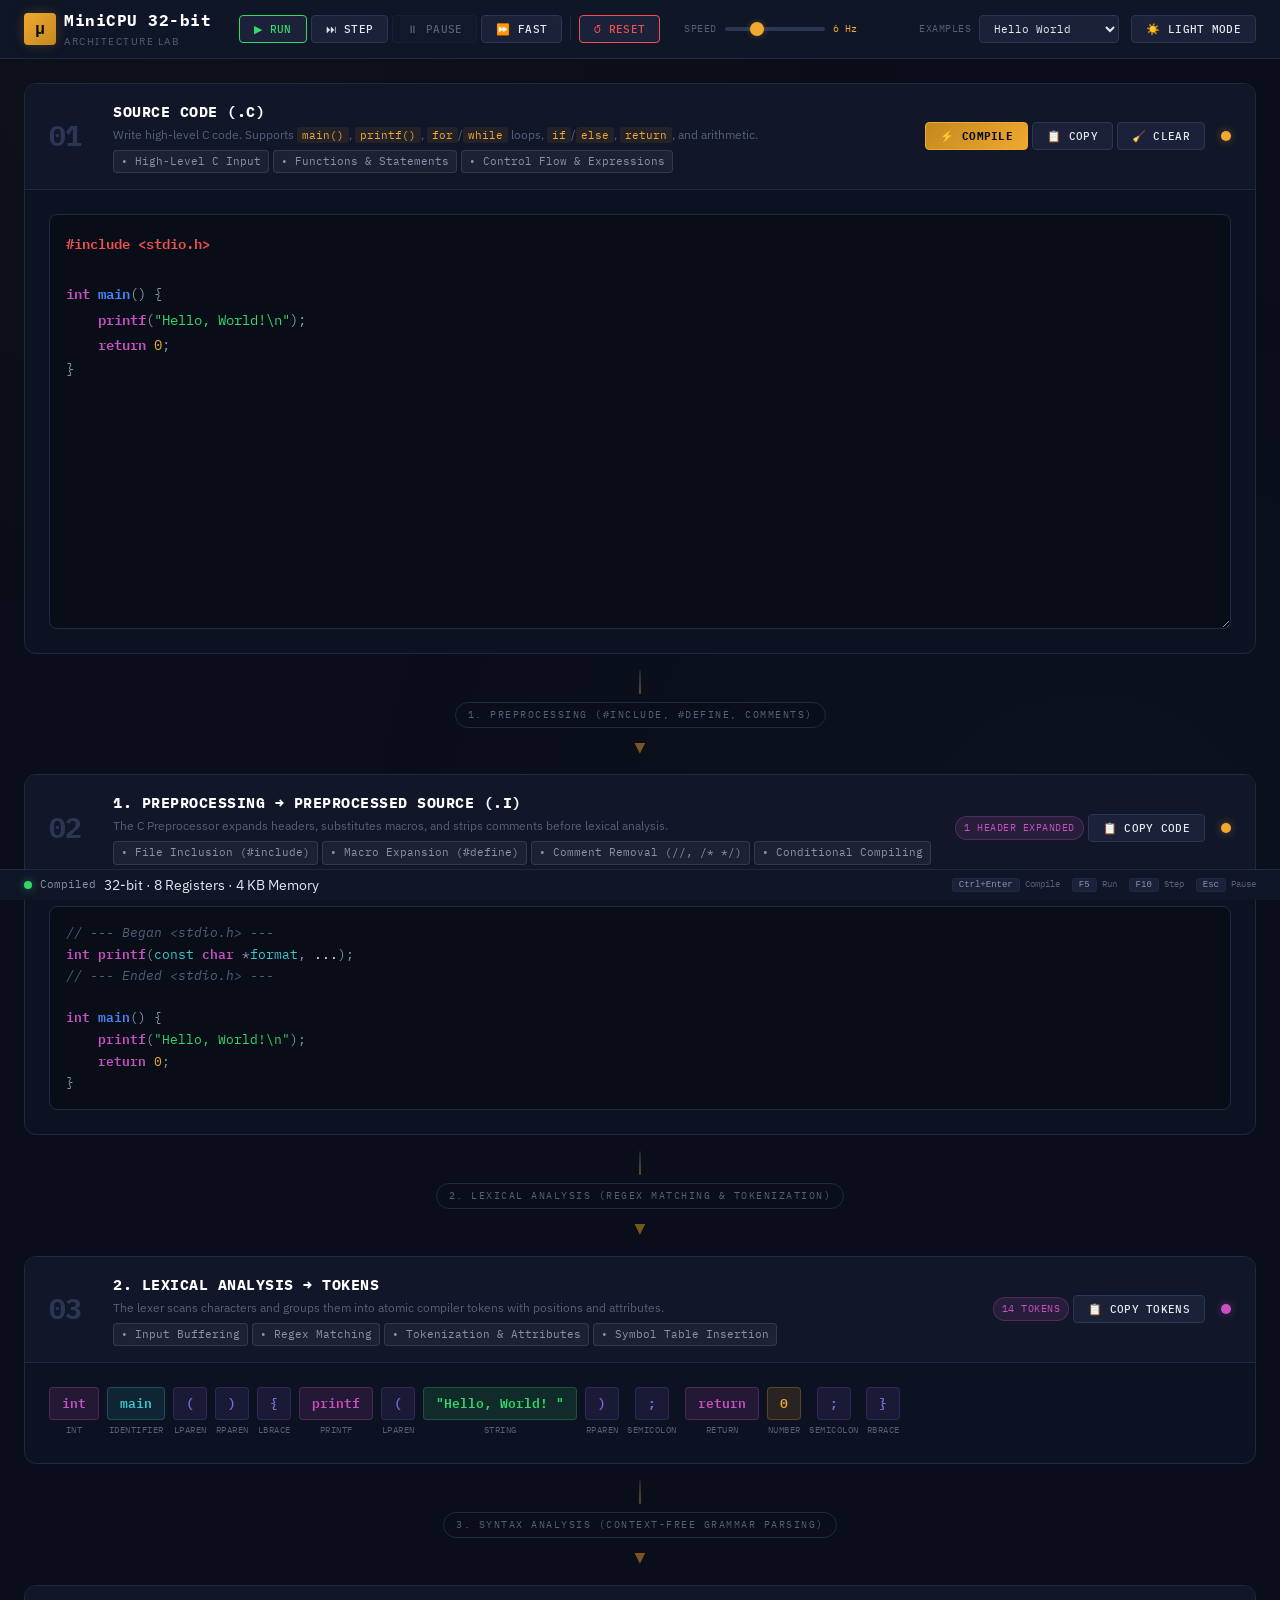
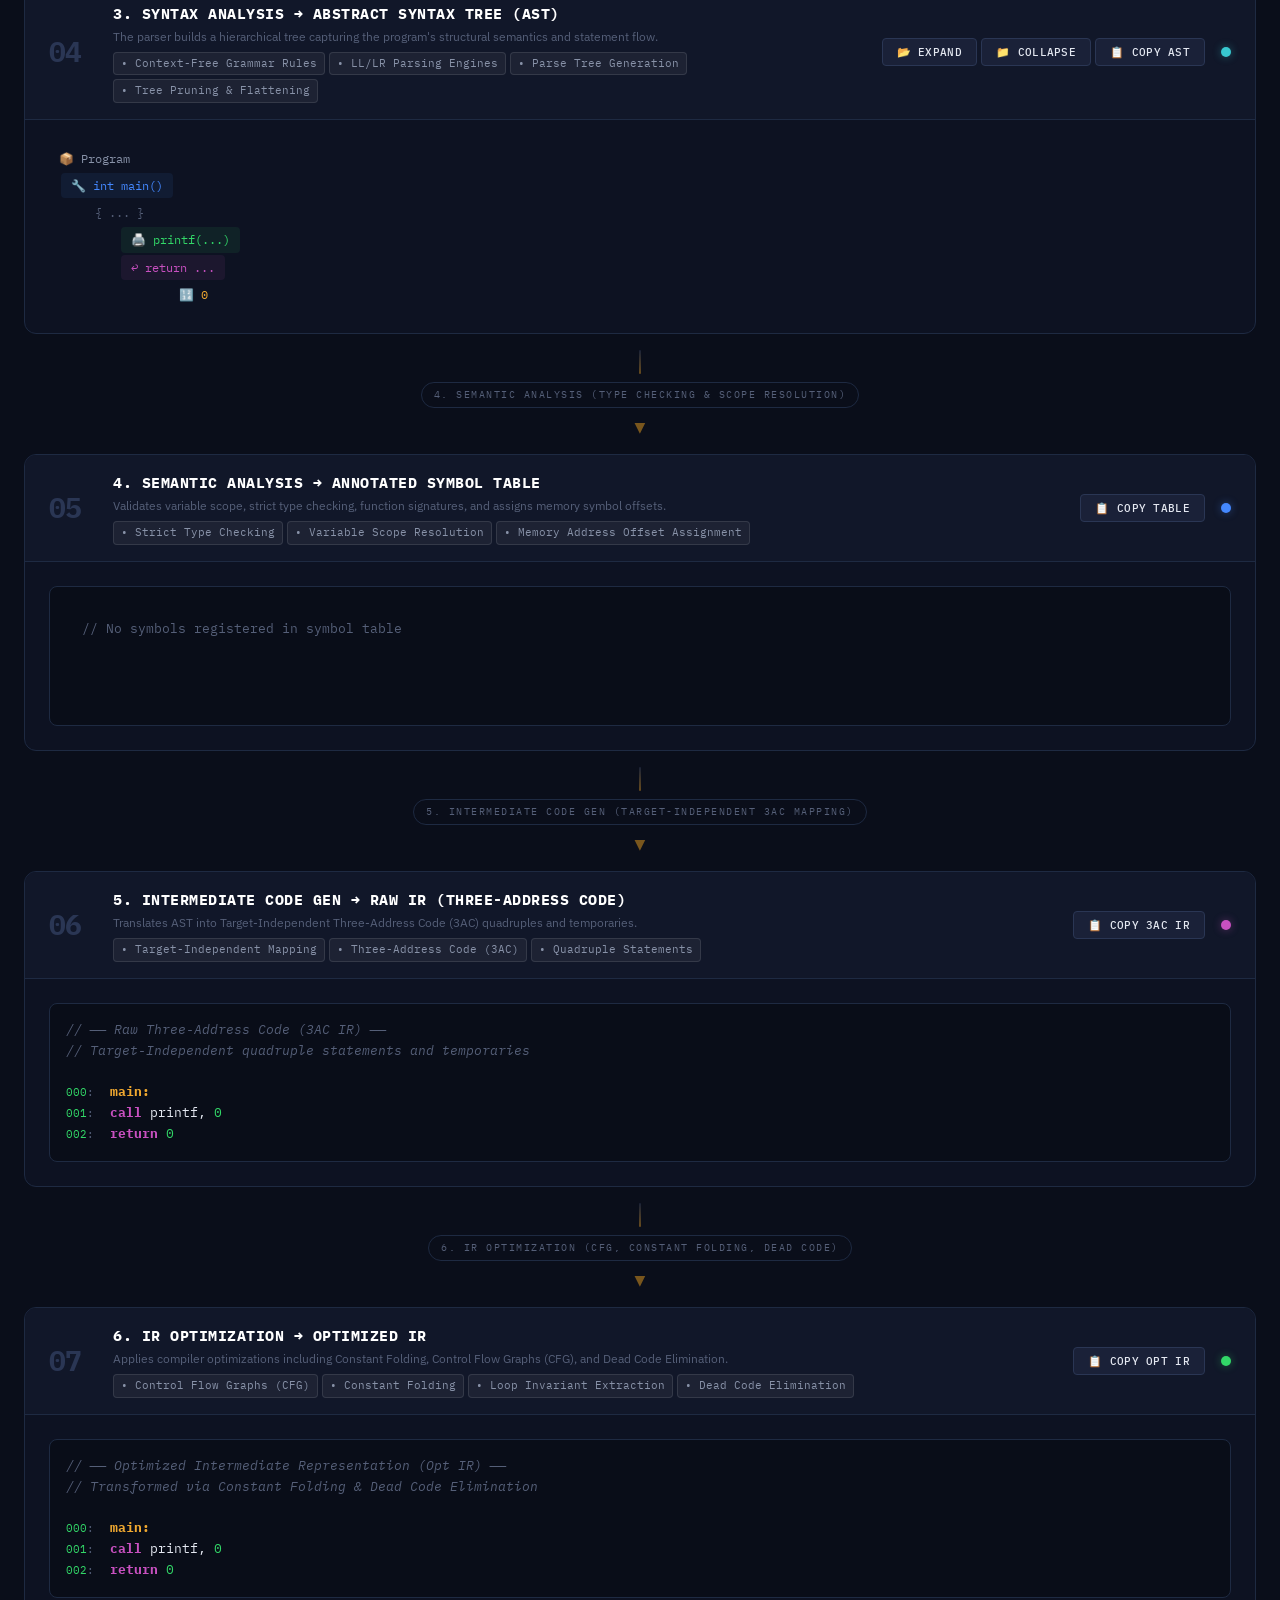
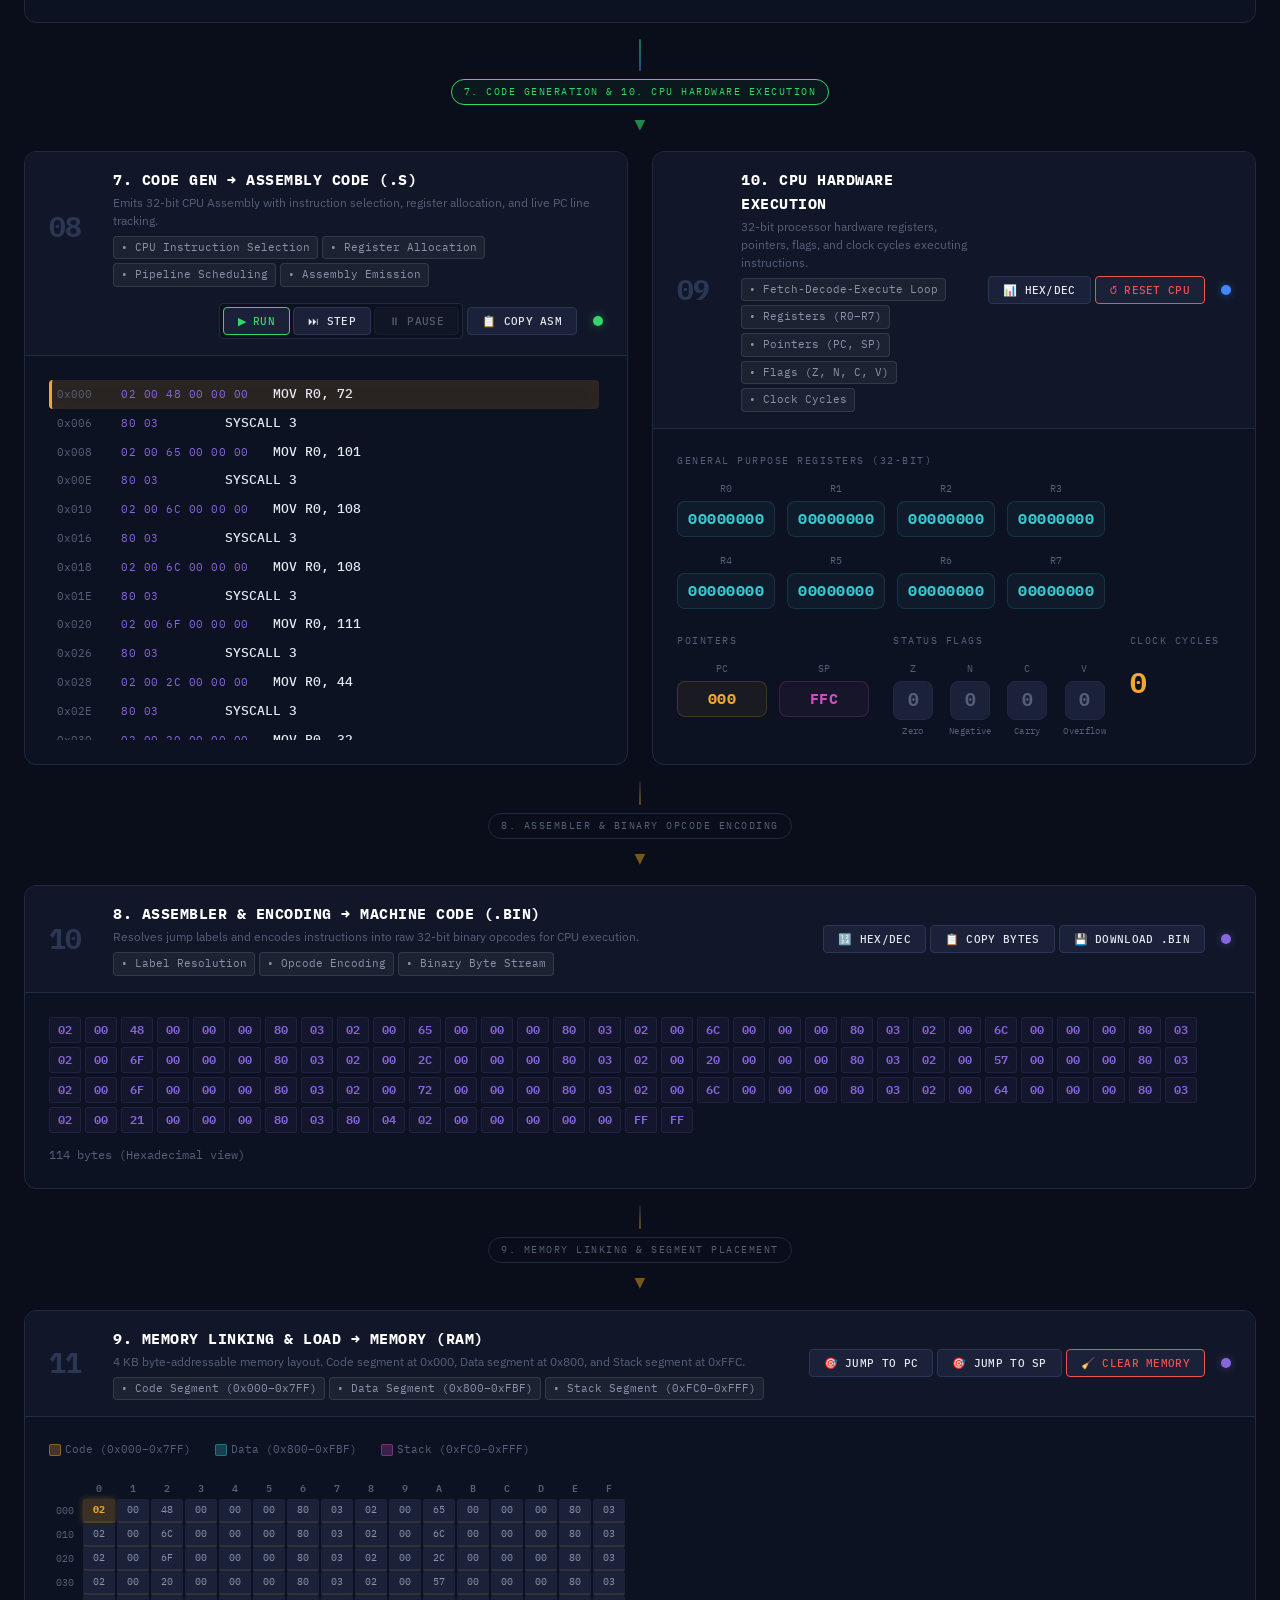
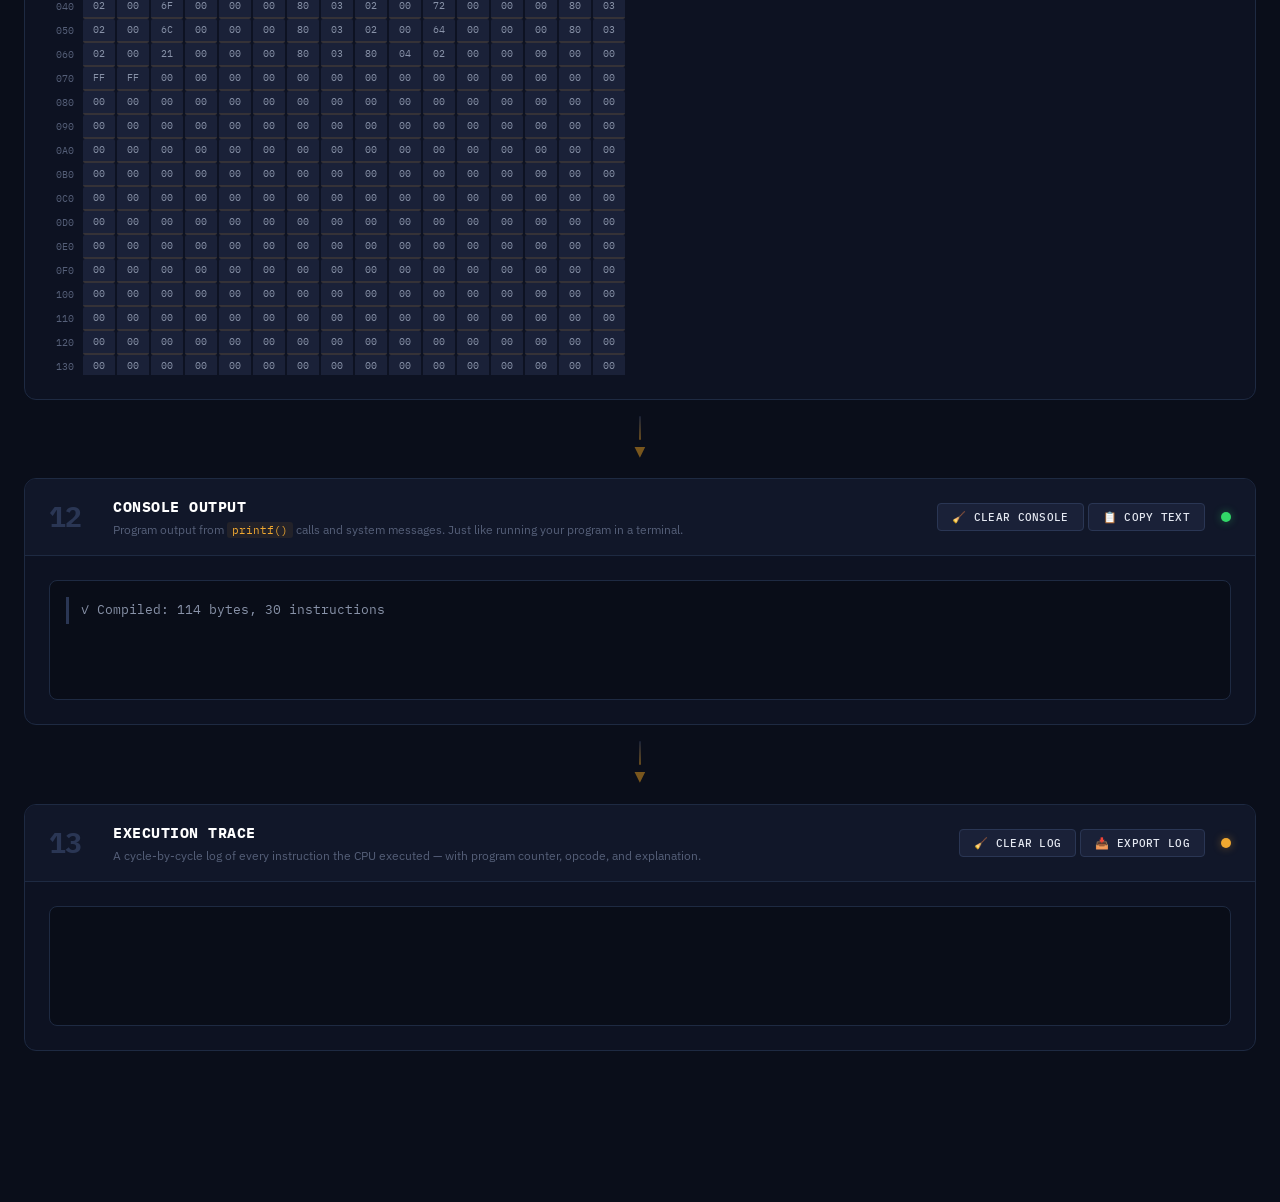
==== commit 6bcd9a1e: "refactor: implement _genBody helper in compiler and add theme toggle UI to index.html" ====
--- a/index.html
+++ b/index.html
@@ -53,6 +53,10 @@
                 <label for="example-select">Examples</label>
                 <select id="example-select"></select>
             </div>
+
+            <button id="btn-theme-toggle" class="btn" title="Toggle Light / Dark Theme">
+                ☀️ Light Mode
+            </button>
         </header>
 
         <!-- ═══════════════════════════════════════════════════════════
--- a/style.css
+++ b/style.css
@@ -76,6 +76,47 @@
     /* Layout */
     --content-max-width: 100%;
     --header-height: 52px;
+}
+
+[data-theme="light"] {
+    /* Foundation — Crisp White & Slate Light Mode */
+    --bg-primary:    #f4f6fa;
+    --bg-secondary:  #ffffff;
+    --bg-tertiary:   #e5e9f0;
+    --bg-panel:      #ffffff;
+    --bg-input:      #edf1f7;
+
+    /* Borders */
+    --border-subtle: #d8e0e8;
+    --border-medium: #b0bec5;
+    --border-bright: #78909c;
+
+    /* Text — High Contrast Crisp Dark */
+    --text-primary:  #1e293b;
+    --text-secondary:#475569;
+    --text-muted:    #64748b;
+    --text-bright:   #0f172a;
+
+    /* Accents tailored for Light Mode */
+    --accent-amber:  #d97706;
+    --accent-amber-dim: #b45309;
+    --accent-cyan:   #0284c7;
+    --accent-green:  #16a34a;
+    --accent-magenta:#c026d3;
+    --accent-red:    #dc2626;
+    --accent-blue:   #2563eb;
+    --accent-purple: #7c3aed;
+
+    /* Glows & Shadows */
+    --glow-amber:    rgba(217, 119, 6, 0.15);
+    --glow-cyan:     rgba(2, 132, 199, 0.15);
+    --glow-green:    rgba(22, 163, 74, 0.15);
+    --glow-red:      rgba(220, 38, 38, 0.15);
+
+    --shadow-sm:  0 1px 3px rgba(0,0,0,0.06);
+    --shadow-md:  0 4px 12px rgba(0,0,0,0.08);
+    --shadow-lg:  0 8px 32px rgba(0,0,0,0.1);
+    --shadow-glow: 0 0 20px rgba(217, 119, 6, 0.08);
 }
 
 
@@ -646,6 +687,94 @@
     white-space: pre-wrap;
     word-break: break-word;
 }
+
+/* Annotated Symbol Table Styling */
+.symbol-table-wrapper {
+    overflow-x: auto;
+    background: var(--bg-input);
+    border: 1px solid var(--border-subtle);
+    border-radius: var(--radius-md);
+    padding: var(--space-xs);
+}
+
+.symbol-table {
+    width: 100%;
+    border-collapse: collapse;
+    font-family: var(--font-mono);
+    font-size: 13px;
+    text-align: left;
+}
+
+.symbol-table th {
+    background: rgba(255, 255, 255, 0.04);
+    color: var(--text-secondary);
+    padding: 10px 14px;
+    border-bottom: 1px solid var(--border-subtle);
+    font-weight: 600;
+    text-transform: uppercase;
+    font-size: 11px;
+    letter-spacing: 0.5px;
+}
+
+.symbol-table td {
+    padding: 10px 14px;
+    border-bottom: 1px solid rgba(255, 255, 255, 0.04);
+    color: var(--text-primary);
+}
+
+.symbol-table tr:last-child td {
+    border-bottom: none;
+}
+
+.sym-name {
+    color: var(--accent-amber);
+    font-weight: 600;
+}
+
+.sym-addr {
+    color: var(--accent-cyan);
+}
+
+.sym-badge {
+    display: inline-block;
+    padding: 2px 8px;
+    border-radius: 4px;
+    font-size: 11px;
+    font-weight: 600;
+}
+
+.sym-type {
+    background: rgba(77, 166, 255, 0.15);
+    color: var(--accent-blue);
+    border: 1px solid rgba(77, 166, 255, 0.3);
+}
+
+.sym-scope {
+    background: rgba(200, 80, 192, 0.15);
+    color: var(--accent-magenta);
+    border: 1px solid rgba(200, 80, 192, 0.3);
+}
+
+.sym-valid {
+    background: rgba(46, 204, 113, 0.15);
+    color: var(--accent-green);
+    border: 1px solid rgba(46, 204, 113, 0.3);
+}
+
+.symbol-empty {
+    padding: var(--space-lg);
+    color: var(--text-muted);
+    font-family: var(--font-mono);
+    font-size: 13px;
+}
+
+/* 3AC IR Syntax Highlighting */
+.ir-comment { color: var(--text-muted); font-style: italic; }
+.ir-label   { color: var(--accent-amber); font-weight: bold; }
+.ir-kw      { color: var(--accent-magenta); font-weight: bold; }
+.ir-temp    { color: var(--accent-cyan); font-weight: 600; }
+.ir-number  { color: var(--accent-green); }
+.ir-linenum { color: var(--text-muted); font-size: 11px; margin-right: 8px; }
 
 /* Syntax Highlighting Tokens */
 .hl-preproc  { color: var(--accent-red); font-weight: 600; }
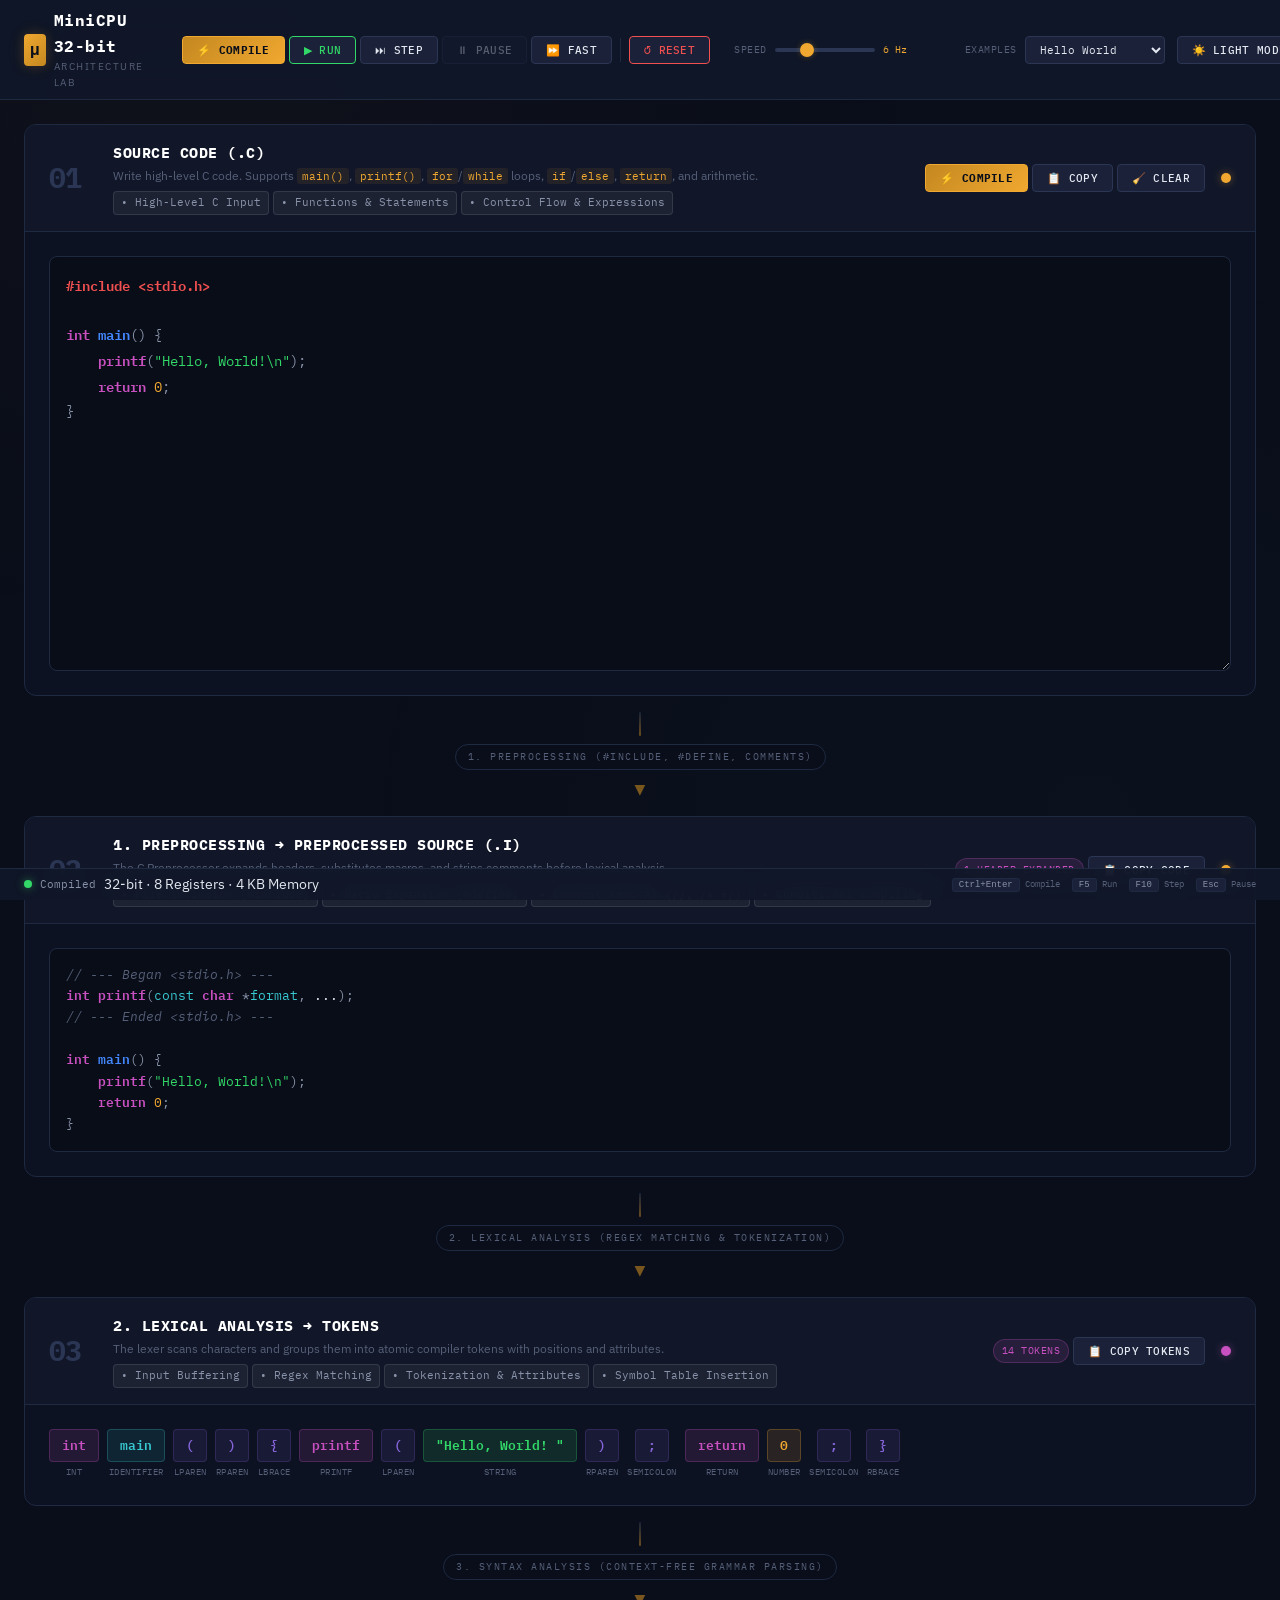
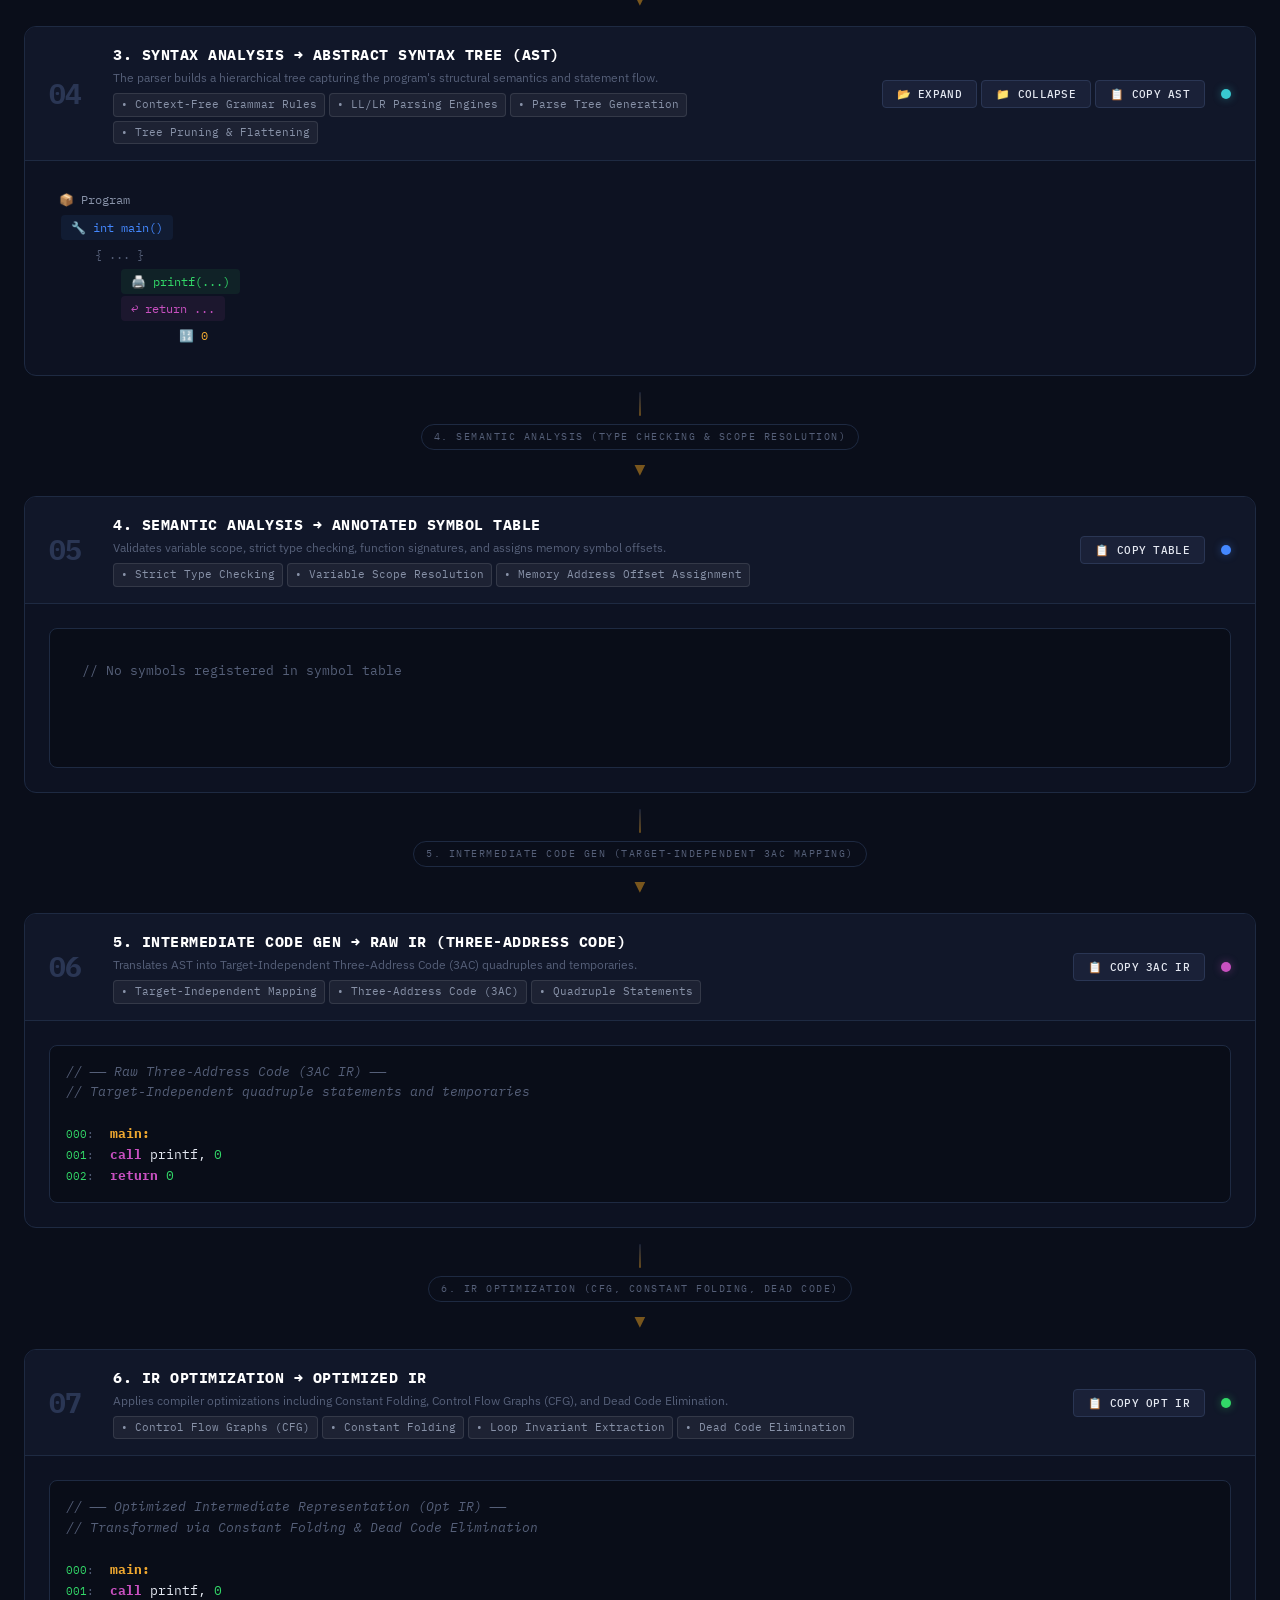
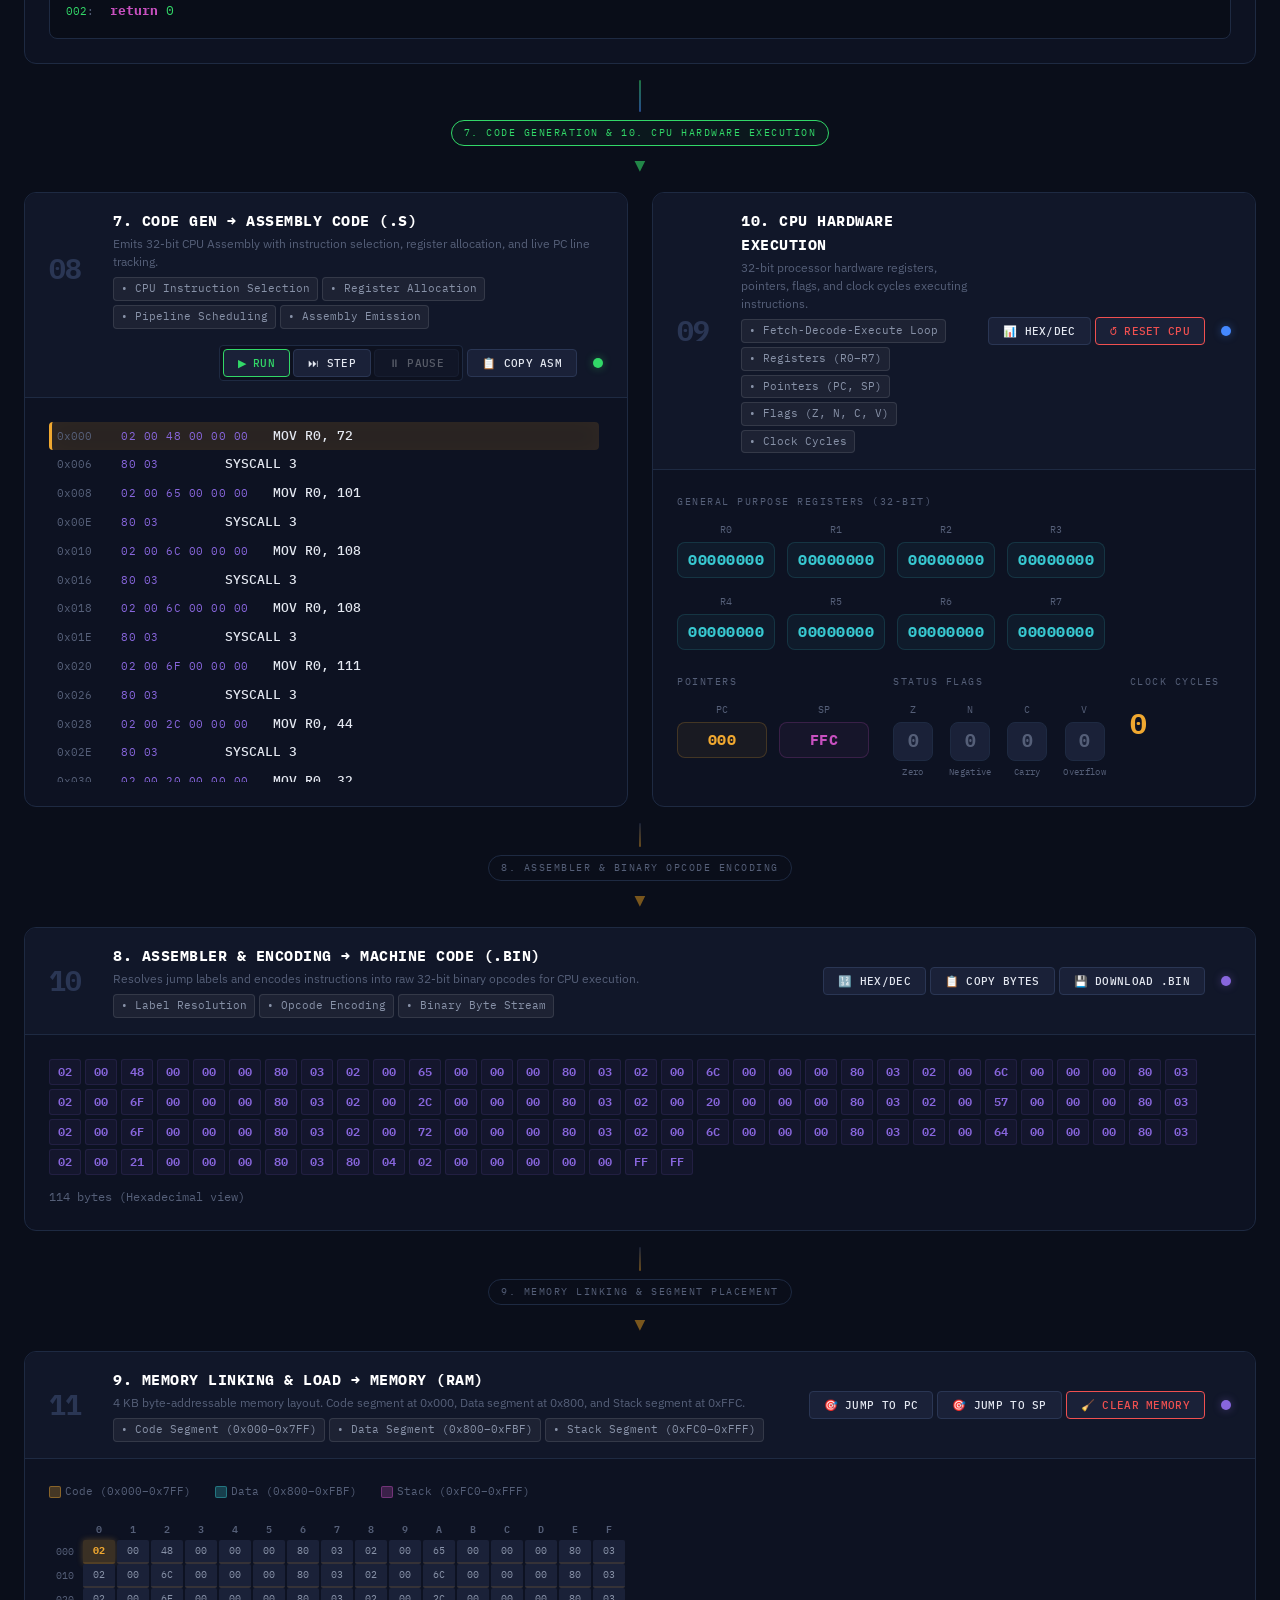
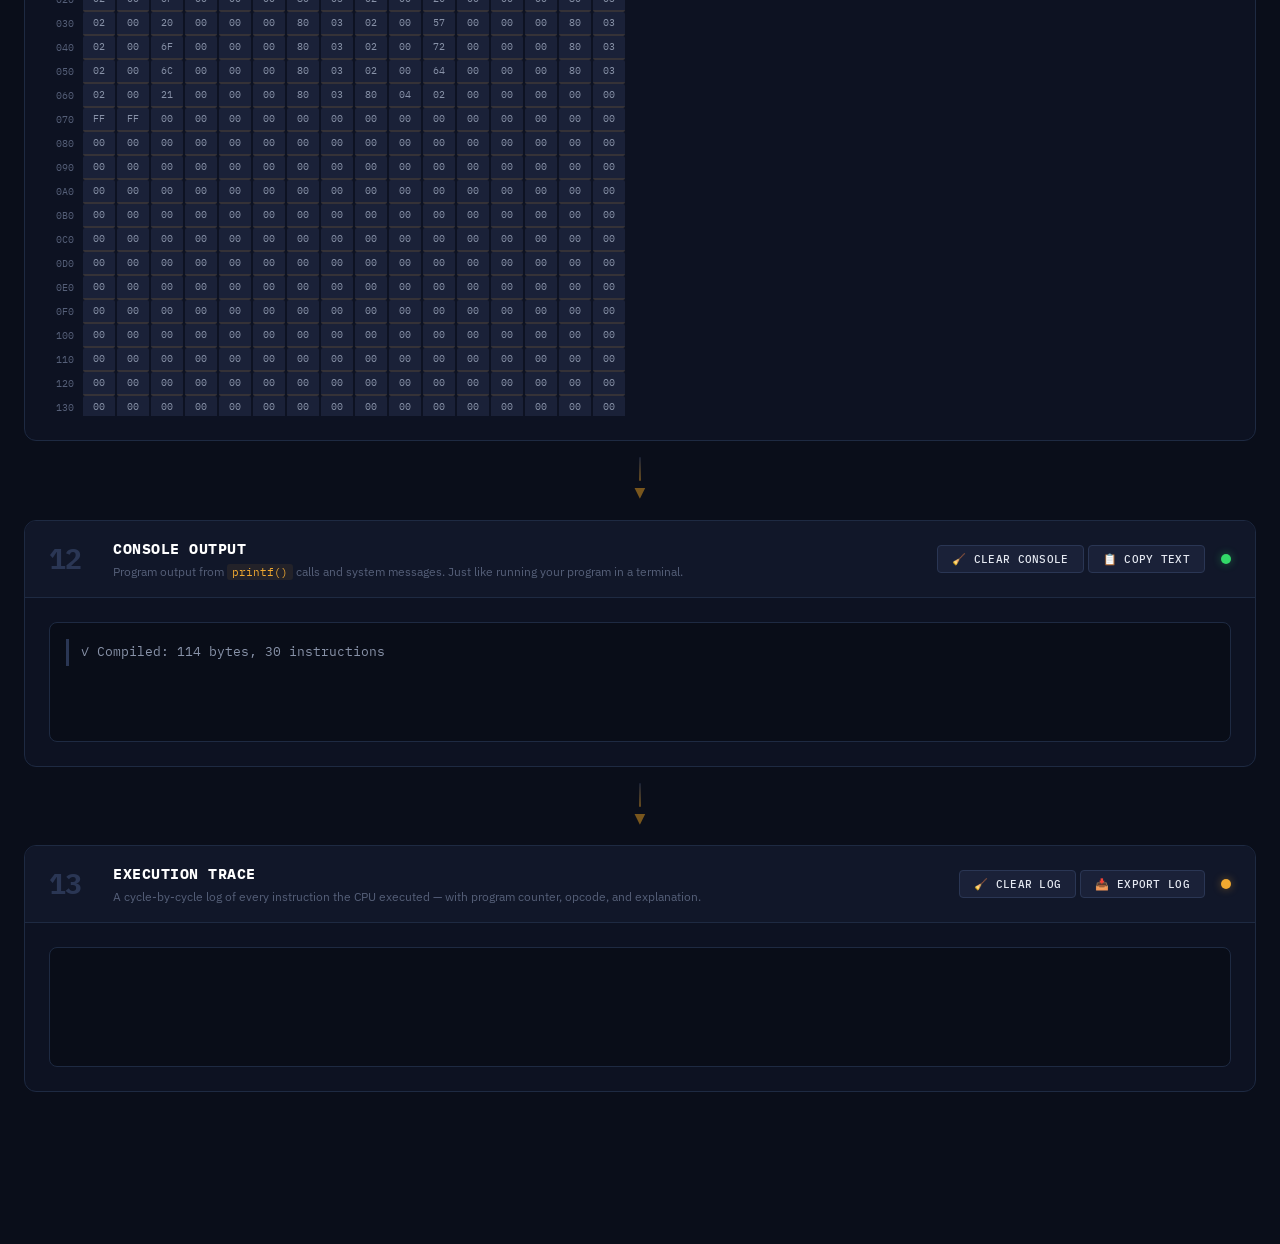
==== commit adf245c6: "refactor: reformat HTML and add duplicate compile button to control section" ====
--- a/index.html
+++ b/index.html
@@ -1,15 +1,20 @@
 <!DOCTYPE html>
 <html lang="en">
+
 <head>
     <meta charset="UTF-8">
     <meta name="viewport" content="width=device-width, initial-scale=1.0">
-    <meta name="description" content="MiniCPU 32-bit — Interactive Computer Architecture Learning Platform. Write real C code and visualize compilation, assembly, and 32-bit CPU execution step by step.">
+    <meta name="description"
+        content="MiniCPU 32-bit — Interactive Computer Architecture Learning Platform. Write real C code and visualize compilation, assembly, and 32-bit CPU execution step by step.">
     <title>MiniCPU 32-bit — Computer Architecture Visualizer</title>
     <link rel="stylesheet" href="style.css">
     <link rel="preconnect" href="https://fonts.googleapis.com">
     <link rel="preconnect" href="https://fonts.gstatic.com" crossorigin>
-    <link href="https://fonts.googleapis.com/css2?family=IBM+Plex+Mono:wght@400;500;600;700&family=IBM+Plex+Sans:wght@400;500;600&display=swap" rel="stylesheet">
+    <link
+        href="https://fonts.googleapis.com/css2?family=IBM+Plex+Mono:wght@400;500;600;700&family=IBM+Plex+Sans:wght@400;500;600&display=swap"
+        rel="stylesheet">
 </head>
+
 <body>
     <div id="app">
         <!-- ═══════════════════════════════════════════════════════════
@@ -25,6 +30,9 @@
             </div>
 
             <div class="controls">
+                <button id="btn-compile" class="btn btn-primary btn-compile-action" title="Compile C Code (Ctrl+Enter)">
+                    ⚡ Compile
+                </button>
                 <button class="btn btn-run btn-run-action" title="Run (F5)">
                     ▶ Run
                 </button>
@@ -70,7 +78,9 @@
                     <div class="stage-number">01</div>
                     <div class="stage-info">
                         <h2 class="stage-title">Source Code (.c)</h2>
-                        <p class="stage-desc">Write high-level C code. Supports <code>main()</code>, <code>printf()</code>, <code>for</code>/<code>while</code> loops, <code>if</code>/<code>else</code>, <code>return</code>, and arithmetic.</p>
+                        <p class="stage-desc">Write high-level C code. Supports <code>main()</code>,
+                            <code>printf()</code>, <code>for</code>/<code>while</code> loops,
+                            <code>if</code>/<code>else</code>, <code>return</code>, and arithmetic.</p>
                         <div class="stage-feature-tags">
                             <span class="stage-tag">• High-Level C Input</span>
                             <span class="stage-tag">• Functions & Statements</span>
@@ -78,7 +88,8 @@
                         </div>
                     </div>
                     <div class="stage-actions">
-                        <button id="btn-compile" class="btn btn-primary btn-compile-action" title="Compile C Code (Ctrl+Enter)">
+                        <button id="btn-compile" class="btn btn-primary btn-compile-action"
+                            title="Compile C Code (Ctrl+Enter)">
                             ⚡ Compile
                         </button>
                         <button id="btn-copy-source" class="btn" title="Copy Source Code">
@@ -93,11 +104,8 @@
                 <div class="stage-body">
                     <div class="editor-container">
                         <pre id="editor-highlight" aria-hidden="true"><code id="highlighting-content"></code></pre>
-                        <textarea id="source-editor"
-                                  spellcheck="false"
-                                  autocomplete="off"
-                                  placeholder="Write C code here..."
-                                  rows="16"></textarea>
+                        <textarea id="source-editor" spellcheck="false" autocomplete="off"
+                            placeholder="Write C code here..." rows="16"></textarea>
                     </div>
                 </div>
             </section>
@@ -114,7 +122,8 @@
                     <div class="stage-number">02</div>
                     <div class="stage-info">
                         <h2 class="stage-title">1. Preprocessing → Preprocessed Source (.i)</h2>
-                        <p class="stage-desc">The C Preprocessor expands headers, substitutes macros, and strips comments before lexical analysis.</p>
+                        <p class="stage-desc">The C Preprocessor expands headers, substitutes macros, and strips
+                            comments before lexical analysis.</p>
                         <div class="stage-feature-tags">
                             <span class="stage-tag">• File Inclusion (#include)</span>
                             <span class="stage-tag">• Macro Expansion (#define)</span>
@@ -131,7 +140,8 @@
                     <div class="stage-dot dot-amber"></div>
                 </div>
                 <div class="stage-body">
-                    <pre id="preprocessed-output" class="preprocessed-view"><code>// Preprocessed code will appear here after compilation...</code></pre>
+                    <pre id="preprocessed-output"
+                        class="preprocessed-view"><code>// Preprocessed code will appear here after compilation...</code></pre>
                 </div>
             </section>
 
@@ -147,7 +157,8 @@
                     <div class="stage-number">03</div>
                     <div class="stage-info">
                         <h2 class="stage-title">2. Lexical Analysis → Tokens</h2>
-                        <p class="stage-desc">The lexer scans characters and groups them into atomic compiler tokens with positions and attributes.</p>
+                        <p class="stage-desc">The lexer scans characters and groups them into atomic compiler tokens
+                            with positions and attributes.</p>
                         <div class="stage-feature-tags">
                             <span class="stage-tag">• Input Buffering</span>
                             <span class="stage-tag">• Regex Matching</span>
@@ -180,7 +191,8 @@
                     <div class="stage-number">04</div>
                     <div class="stage-info">
                         <h2 class="stage-title">3. Syntax Analysis → Abstract Syntax Tree (AST)</h2>
-                        <p class="stage-desc">The parser builds a hierarchical tree capturing the program's structural semantics and statement flow.</p>
+                        <p class="stage-desc">The parser builds a hierarchical tree capturing the program's structural
+                            semantics and statement flow.</p>
                         <div class="stage-feature-tags">
                             <span class="stage-tag">• Context-Free Grammar Rules</span>
                             <span class="stage-tag">• LL/LR Parsing Engines</span>
@@ -218,7 +230,8 @@
                     <div class="stage-number">05</div>
                     <div class="stage-info">
                         <h2 class="stage-title">4. Semantic Analysis → Annotated Symbol Table</h2>
-                        <p class="stage-desc">Validates variable scope, strict type checking, function signatures, and assigns memory symbol offsets.</p>
+                        <p class="stage-desc">Validates variable scope, strict type checking, function signatures, and
+                            assigns memory symbol offsets.</p>
                         <div class="stage-feature-tags">
                             <span class="stage-tag">• Strict Type Checking</span>
                             <span class="stage-tag">• Variable Scope Resolution</span>
@@ -249,7 +262,8 @@
                     <div class="stage-number">06</div>
                     <div class="stage-info">
                         <h2 class="stage-title">5. Intermediate Code Gen → Raw IR (Three-Address Code)</h2>
-                        <p class="stage-desc">Translates AST into Target-Independent Three-Address Code (3AC) quadruples and temporaries.</p>
+                        <p class="stage-desc">Translates AST into Target-Independent Three-Address Code (3AC) quadruples
+                            and temporaries.</p>
                         <div class="stage-feature-tags">
                             <span class="stage-tag">• Target-Independent Mapping</span>
                             <span class="stage-tag">• Three-Address Code (3AC)</span>
@@ -264,7 +278,8 @@
                     <div class="stage-dot dot-magenta"></div>
                 </div>
                 <div class="stage-body">
-                    <pre id="raw-ir-output" class="preprocessed-view"><code>// Raw Three-Address Code (3AC) IR will appear here...</code></pre>
+                    <pre id="raw-ir-output"
+                        class="preprocessed-view"><code>// Raw Three-Address Code (3AC) IR will appear here...</code></pre>
                 </div>
             </section>
 
@@ -280,7 +295,8 @@
                     <div class="stage-number">07</div>
                     <div class="stage-info">
                         <h2 class="stage-title">6. IR Optimization → Optimized IR</h2>
-                        <p class="stage-desc">Applies compiler optimizations including Constant Folding, Control Flow Graphs (CFG), and Dead Code Elimination.</p>
+                        <p class="stage-desc">Applies compiler optimizations including Constant Folding, Control Flow
+                            Graphs (CFG), and Dead Code Elimination.</p>
                         <div class="stage-feature-tags">
                             <span class="stage-tag">• Control Flow Graphs (CFG)</span>
                             <span class="stage-tag">• Constant Folding</span>
@@ -296,7 +312,8 @@
                     <div class="stage-dot dot-green"></div>
                 </div>
                 <div class="stage-body">
-                    <pre id="opt-ir-output" class="preprocessed-view"><code>// Optimized IR will appear here...</code></pre>
+                    <pre id="opt-ir-output"
+                        class="preprocessed-view"><code>// Optimized IR will appear here...</code></pre>
                 </div>
             </section>
 
@@ -314,7 +331,8 @@
                         <div class="stage-number">08</div>
                         <div class="stage-info">
                             <h2 class="stage-title">7. Code Gen → Assembly Code (.s)</h2>
-                            <p class="stage-desc">Emits 32-bit CPU Assembly with instruction selection, register allocation, and live PC line tracking.</p>
+                            <p class="stage-desc">Emits 32-bit CPU Assembly with instruction selection, register
+                                allocation, and live PC line tracking.</p>
                             <div class="stage-feature-tags">
                                 <span class="stage-tag">• CPU Instruction Selection</span>
                                 <span class="stage-tag">• Register Allocation</span>
@@ -345,7 +363,8 @@
                         <div class="stage-number">09</div>
                         <div class="stage-info">
                             <h2 class="stage-title">10. CPU Hardware Execution</h2>
-                            <p class="stage-desc">32-bit processor hardware registers, pointers, flags, and clock cycles executing instructions.</p>
+                            <p class="stage-desc">32-bit processor hardware registers, pointers, flags, and clock cycles
+                                executing instructions.</p>
                             <div class="stage-feature-tags">
                                 <span class="stage-tag">• Fetch-Decode-Execute Loop</span>
                                 <span class="stage-tag">• Registers (R0–R7)</span>
@@ -473,7 +492,8 @@
                     <div class="stage-number">10</div>
                     <div class="stage-info">
                         <h2 class="stage-title">8. Assembler & Encoding → Machine Code (.bin)</h2>
-                        <p class="stage-desc">Resolves jump labels and encodes instructions into raw 32-bit binary opcodes for CPU execution.</p>
+                        <p class="stage-desc">Resolves jump labels and encodes instructions into raw 32-bit binary
+                            opcodes for CPU execution.</p>
                         <div class="stage-feature-tags">
                             <span class="stage-tag">• Label Resolution</span>
                             <span class="stage-tag">• Opcode Encoding</span>
@@ -510,7 +530,8 @@
                     <div class="stage-number">11</div>
                     <div class="stage-info">
                         <h2 class="stage-title">9. Memory Linking & Load → Memory (RAM)</h2>
-                        <p class="stage-desc">4 KB byte-addressable memory layout. Code segment at 0x000, Data segment at 0x800, and Stack segment at 0xFFC.</p>
+                        <p class="stage-desc">4 KB byte-addressable memory layout. Code segment at 0x000, Data segment
+                            at 0x800, and Stack segment at 0xFFC.</p>
                         <div class="stage-feature-tags">
                             <span class="stage-tag">• Code Segment (0x000–0x7FF)</span>
                             <span class="stage-tag">• Data Segment (0x800–0xFBF)</span>
@@ -532,9 +553,12 @@
                 </div>
                 <div class="stage-body">
                     <div class="memory-legend">
-                        <span class="legend-item"><span class="legend-swatch legend-code"></span> Code (0x000–0x7FF)</span>
-                        <span class="legend-item"><span class="legend-swatch legend-data"></span> Data (0x800–0xFBF)</span>
-                        <span class="legend-item"><span class="legend-swatch legend-stack"></span> Stack (0xFC0–0xFFF)</span>
+                        <span class="legend-item"><span class="legend-swatch legend-code"></span> Code
+                            (0x000–0x7FF)</span>
+                        <span class="legend-item"><span class="legend-swatch legend-data"></span> Data
+                            (0x800–0xFBF)</span>
+                        <span class="legend-item"><span class="legend-swatch legend-stack"></span> Stack
+                            (0xFC0–0xFFF)</span>
                     </div>
                     <div id="memory-grid" class="memory-grid-container"></div>
                 </div>
@@ -551,7 +575,8 @@
                     <div class="stage-number">12</div>
                     <div class="stage-info">
                         <h2 class="stage-title">Console Output</h2>
-                        <p class="stage-desc">Program output from <code>printf()</code> calls and system messages. Just like running your program in a terminal.</p>
+                        <p class="stage-desc">Program output from <code>printf()</code> calls and system messages. Just
+                            like running your program in a terminal.</p>
                     </div>
                     <div class="stage-actions">
                         <button id="btn-clear-console" class="btn" title="Clear Console Output">
@@ -579,7 +604,8 @@
                     <div class="stage-number">13</div>
                     <div class="stage-info">
                         <h2 class="stage-title">Execution Trace</h2>
-                        <p class="stage-desc">A cycle-by-cycle log of every instruction the CPU executed — with program counter, opcode, and explanation.</p>
+                        <p class="stage-desc">A cycle-by-cycle log of every instruction the CPU executed — with program
+                            counter, opcode, and explanation.</p>
                     </div>
                     <div class="stage-actions">
                         <button id="btn-clear-trace" class="btn" title="Clear Execution Trace">
@@ -619,4 +645,5 @@
     <script src="compiler.js"></script>
     <script src="app.js"></script>
 </body>
-</html>
+
+</html>
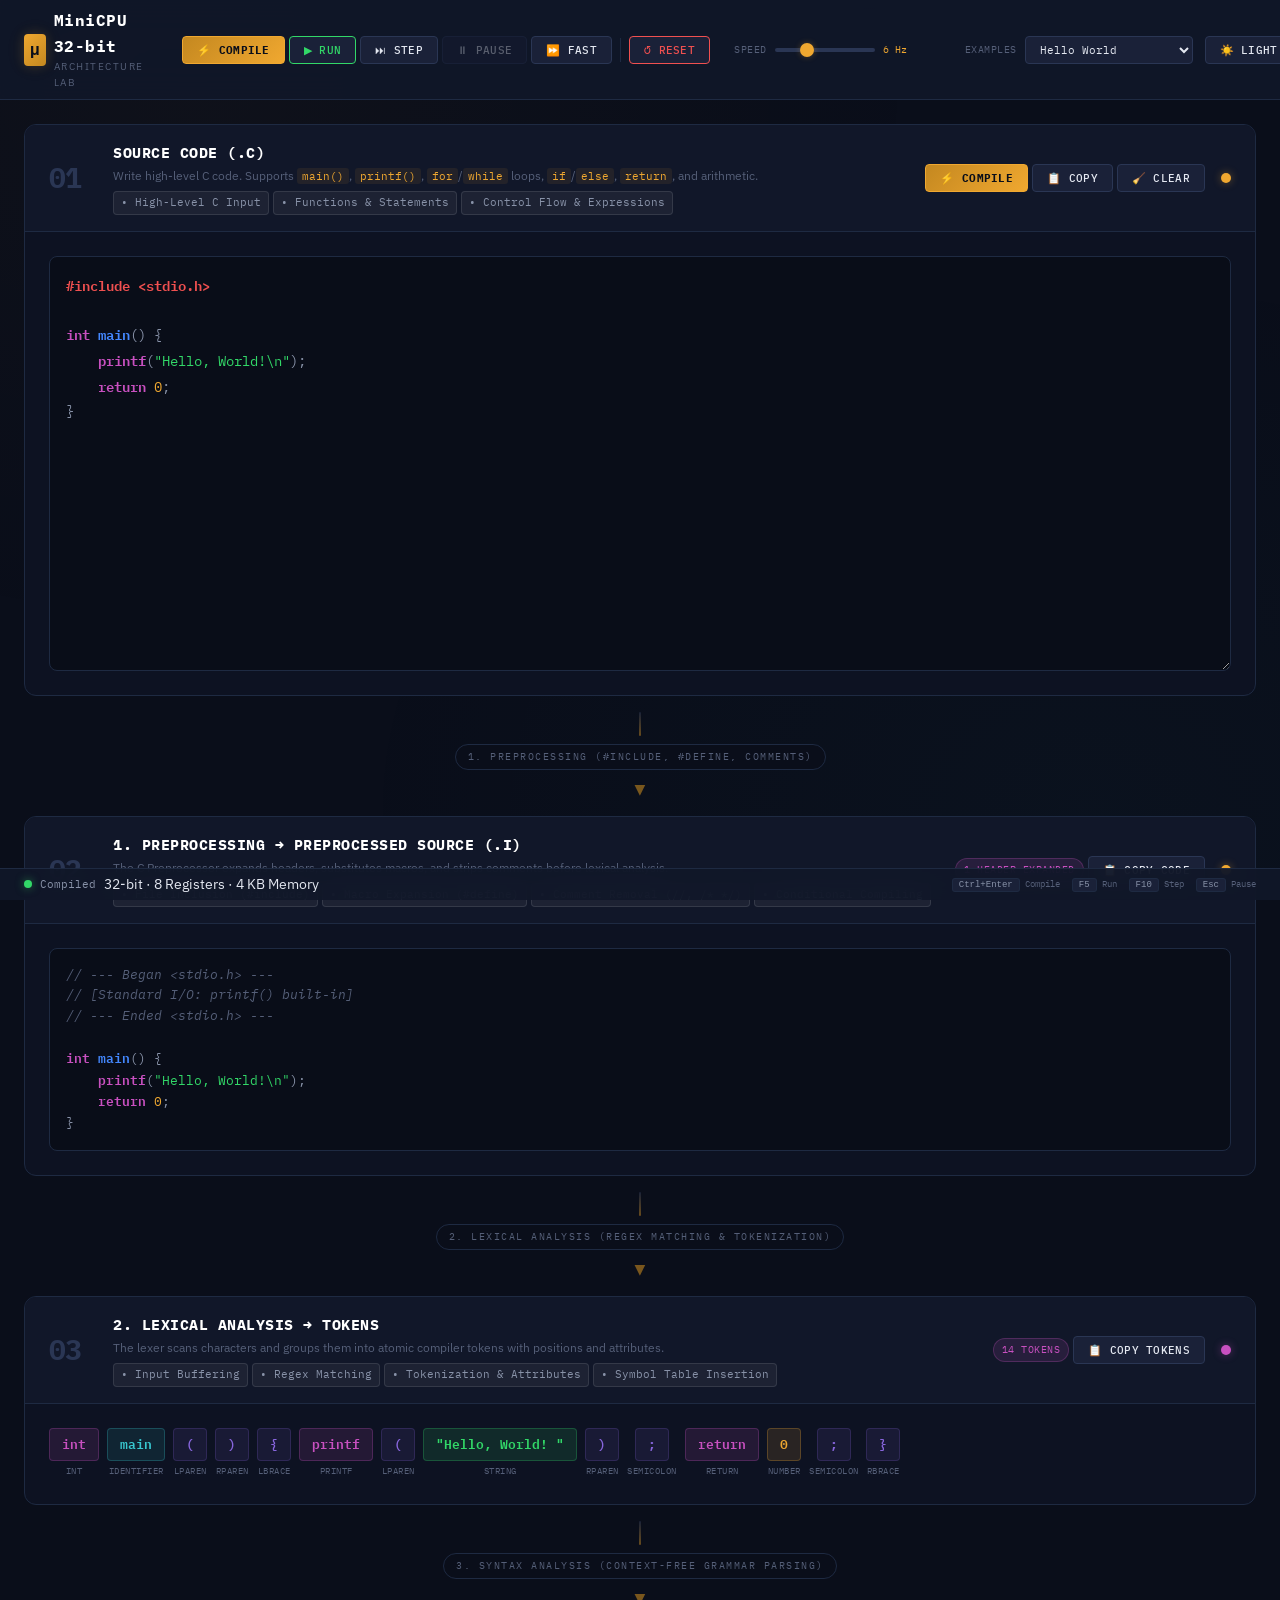
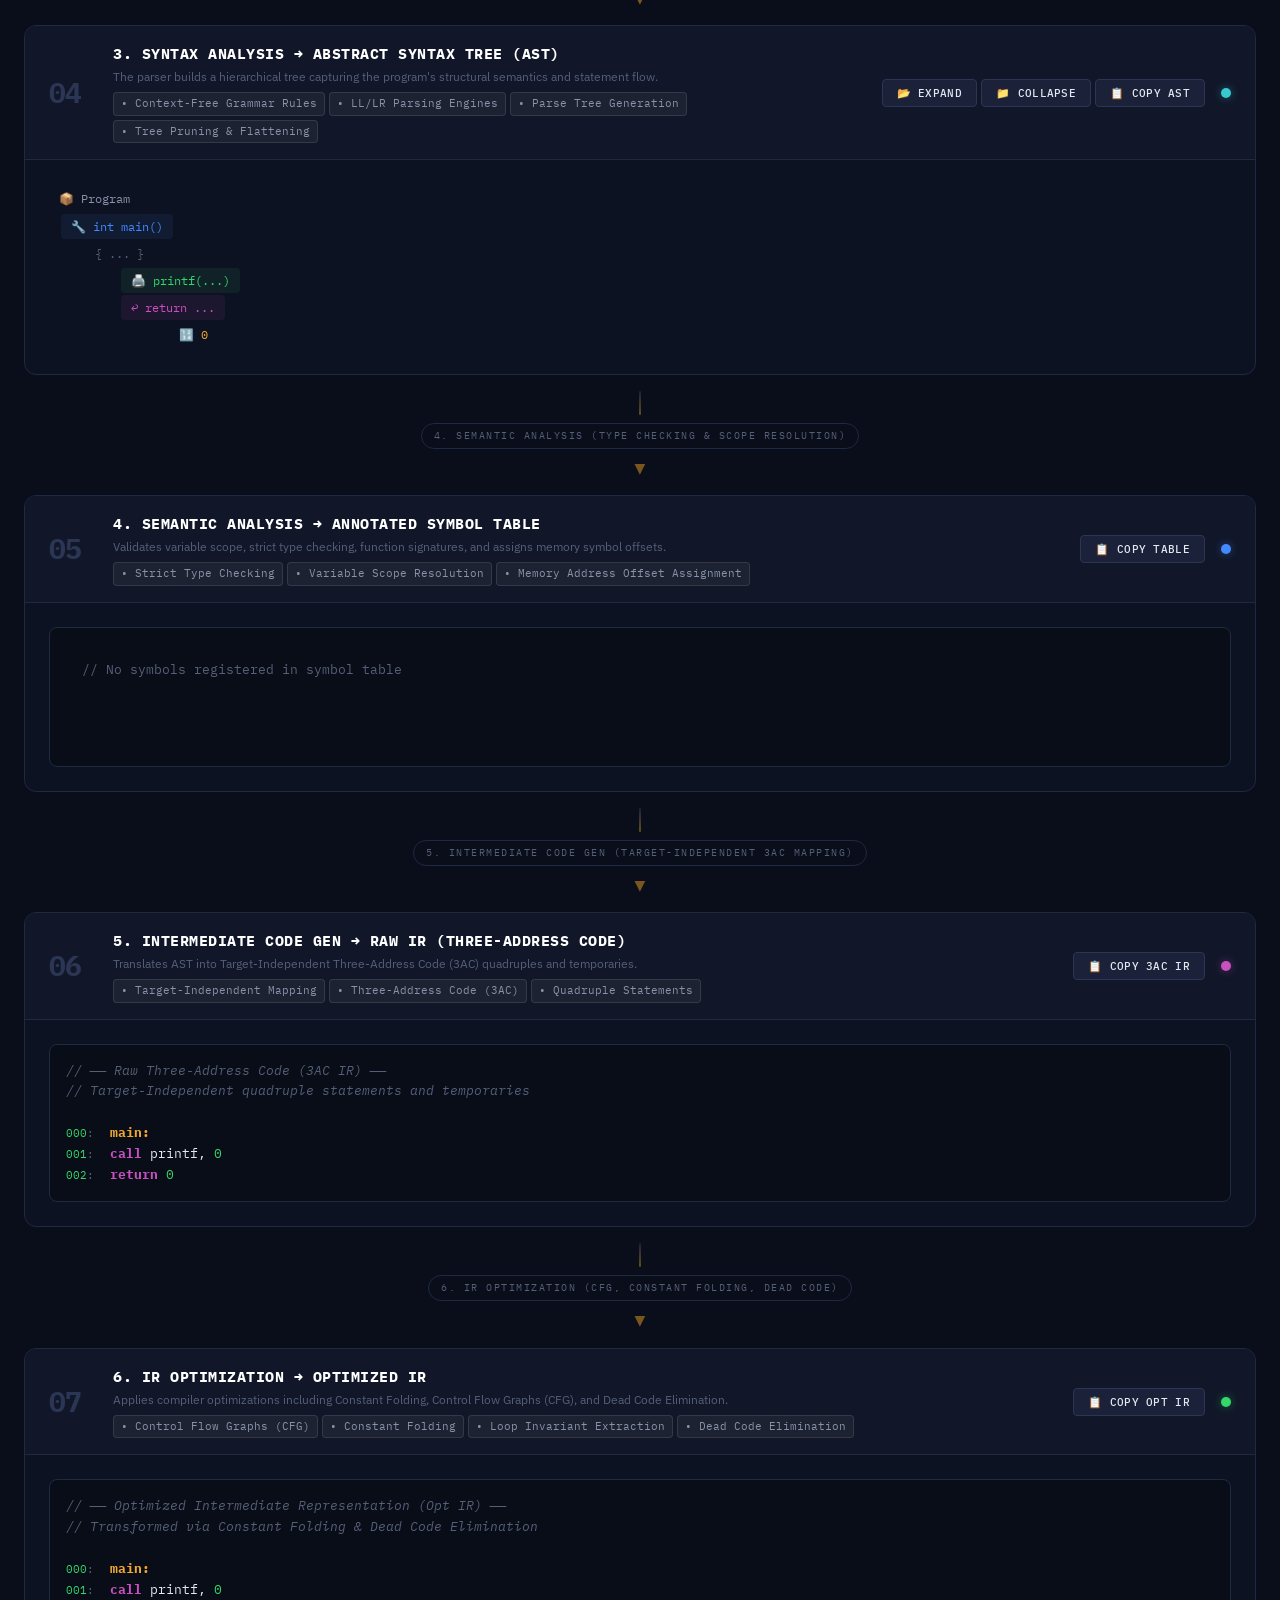
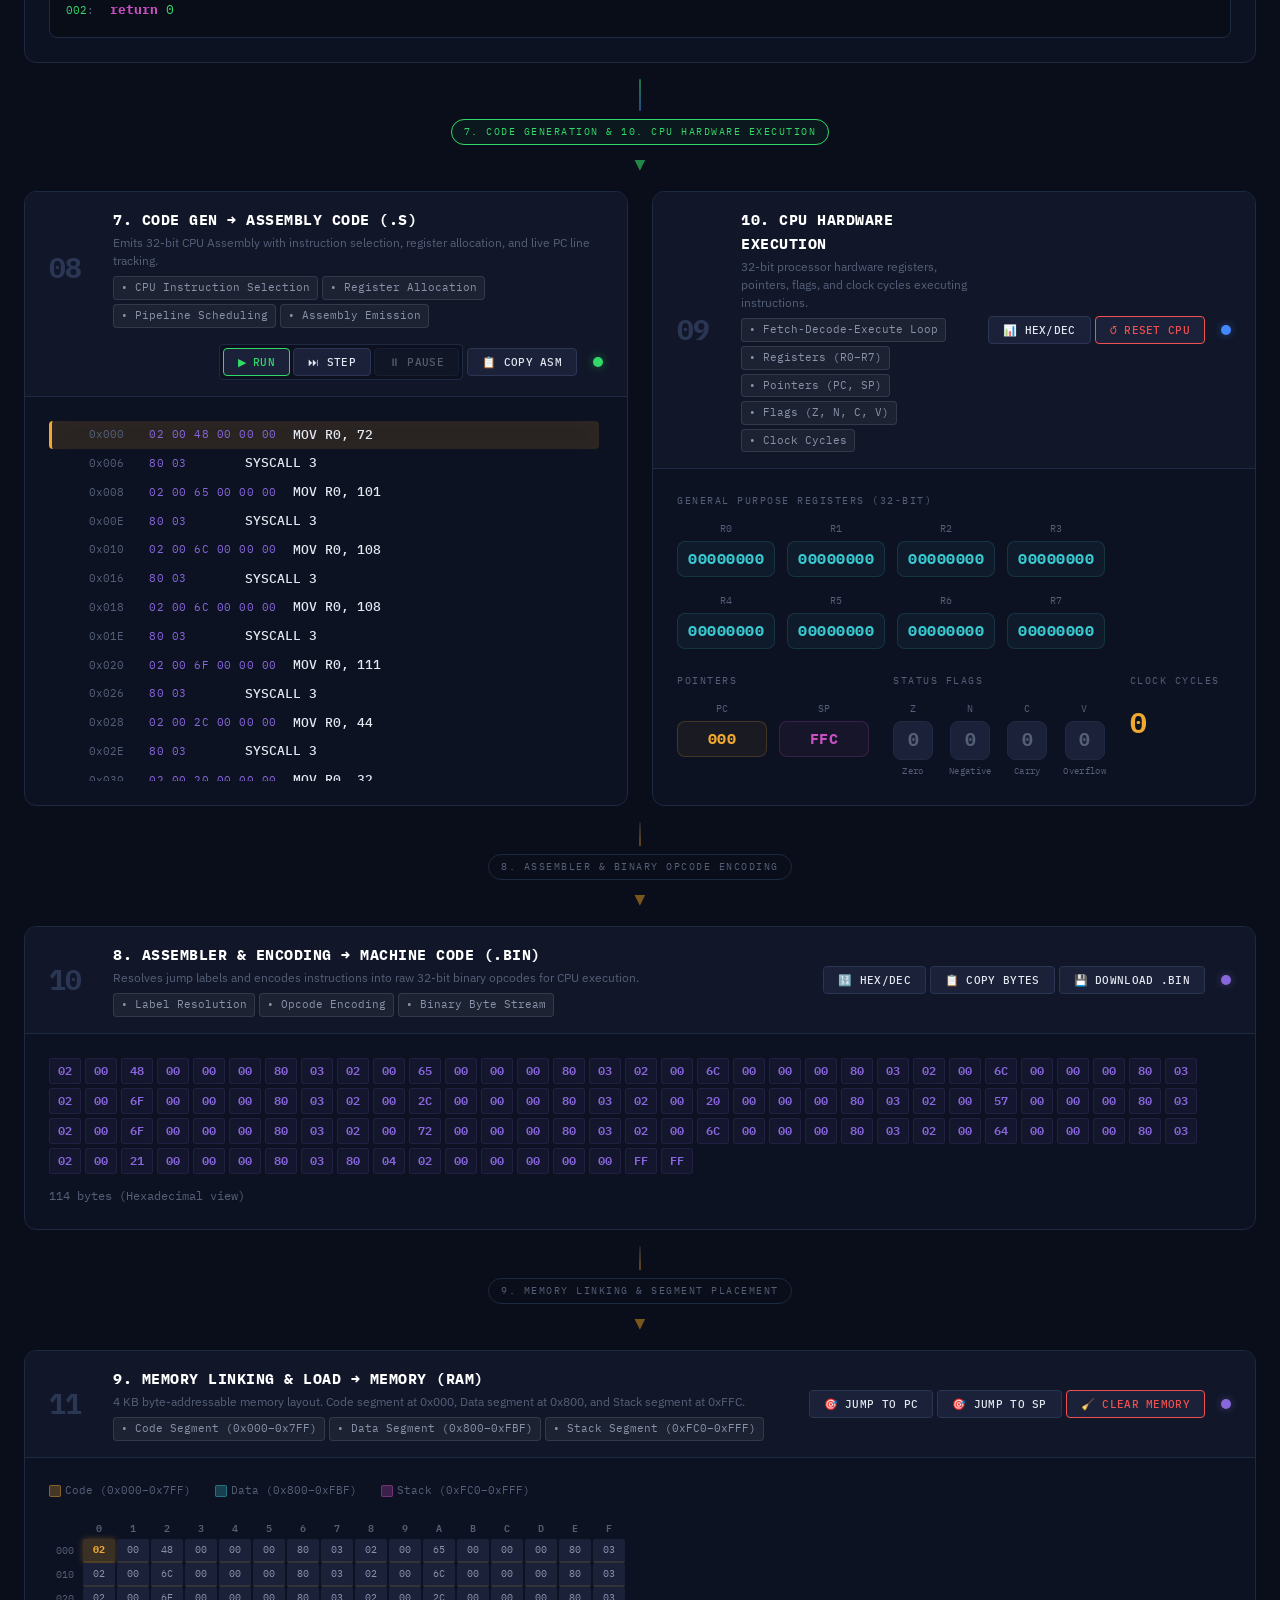
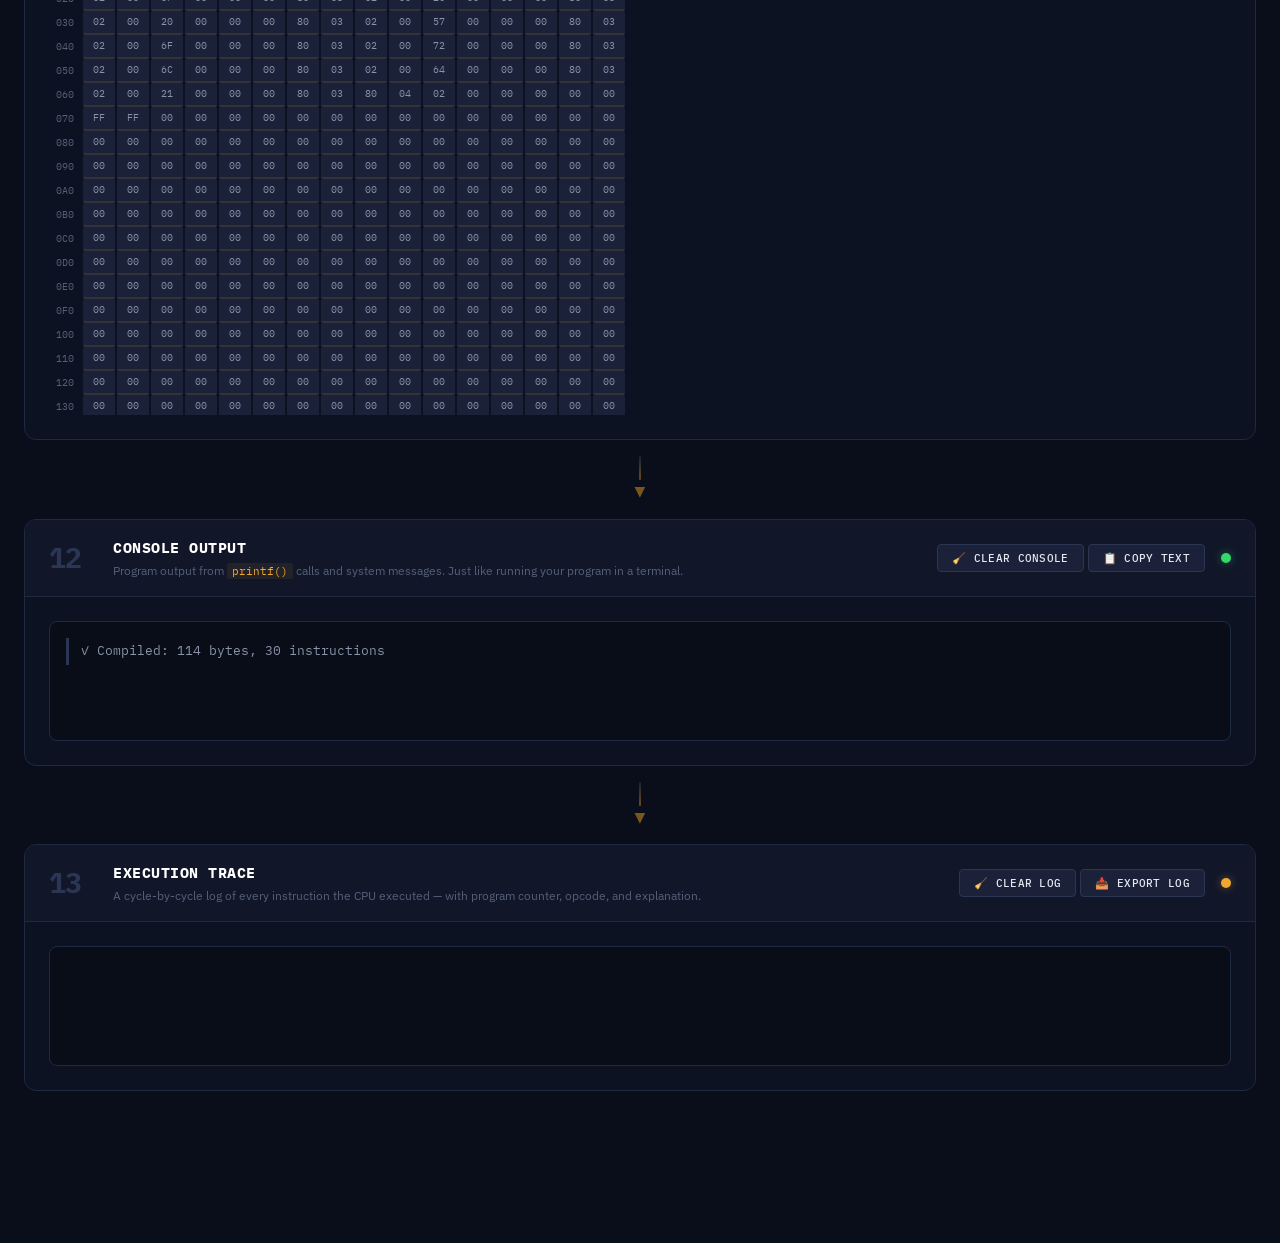
==== commit 542ccdb8: "refactor: improve compiler macro substitution, add stack overflow/underflow protection to engine, an" ====
--- a/index.html
+++ b/index.html
@@ -33,20 +33,20 @@
                 <button id="btn-compile" class="btn btn-primary btn-compile-action" title="Compile C Code (Ctrl+Enter)">
                     ⚡ Compile
                 </button>
-                <button class="btn btn-run btn-run-action" title="Run (F5)">
+                <button id="btn-run" class="btn btn-run btn-run-action" title="Run (F5)">
                     ▶ Run
                 </button>
-                <button class="btn btn-step-action" title="Step (F10)">
+                <button id="btn-step" class="btn btn-step-action" title="Step (F10)">
                     ⏭ Step
                 </button>
-                <button class="btn btn-pause-action" disabled title="Pause (Esc)">
+                <button id="btn-pause" class="btn btn-pause-action" disabled title="Pause (Esc)">
                     ⏸ Pause
                 </button>
-                <button class="btn btn-fast-action" title="Run to end (instant)">
+                <button id="btn-fast" class="btn btn-fast-action" title="Run to end (instant)">
                     ⏩ Fast
                 </button>
                 <div class="toolbar-sep"></div>
-                <button class="btn btn-danger btn-reset-action" title="Reset">
+                <button id="btn-reset" class="btn btn-danger btn-reset-action" title="Reset">
                     ↺ Reset
                 </button>
             </div>
@@ -88,7 +88,7 @@
                         </div>
                     </div>
                     <div class="stage-actions">
-                        <button id="btn-compile" class="btn btn-primary btn-compile-action"
+                        <button id="btn-compile-stage" class="btn btn-primary btn-compile-action"
                             title="Compile C Code (Ctrl+Enter)">
                             ⚡ Compile
                         </button>
--- a/style.css
+++ b/style.css
@@ -920,12 +920,55 @@
 
 .asm-line {
     display: flex;
-    gap: var(--space-xl);
+    gap: var(--space-lg);
     padding: 4px var(--space-sm);
     border-radius: var(--radius-sm);
     transition: background var(--transition-fast);
-    align-items: baseline;
+    align-items: center;
     font-size: 13px;
+    position: relative;
+}
+
+.asm-bp {
+    width: 14px;
+    height: 14px;
+    display: inline-flex;
+    align-items: center;
+    justify-content: center;
+    cursor: pointer;
+    flex-shrink: 0;
+    user-select: none;
+    margin-right: 2px;
+}
+
+.asm-bp::after {
+    content: '';
+    width: 8px;
+    height: 8px;
+    border-radius: 50%;
+    background: transparent;
+    transition: all var(--transition-fast);
+}
+
+.asm-line:hover .asm-bp::after {
+    background: rgba(240, 80, 80, 0.3);
+}
+
+.asm-line.has-breakpoint .asm-bp::after {
+    background: var(--accent-red);
+    box-shadow: 0 0 8px rgba(240, 80, 80, 0.8);
+    transform: scale(1.15);
+}
+
+.asm-line.breakpoint-hit {
+    background: rgba(240, 80, 80, 0.18) !important;
+    border-left: 3px solid var(--accent-red) !important;
+    animation: bp-flash 0.8s ease-in-out;
+}
+
+@keyframes bp-flash {
+    0%, 100% { background: rgba(240, 80, 80, 0.18); }
+    50% { background: rgba(240, 80, 80, 0.4); }
 }
 
 .asm-line:hover {
@@ -941,7 +984,7 @@
 
 .asm-addr {
     color: var(--text-muted);
-    min-width: 40px;
+    min-width: 44px;
     font-size: 11px;
 }
 
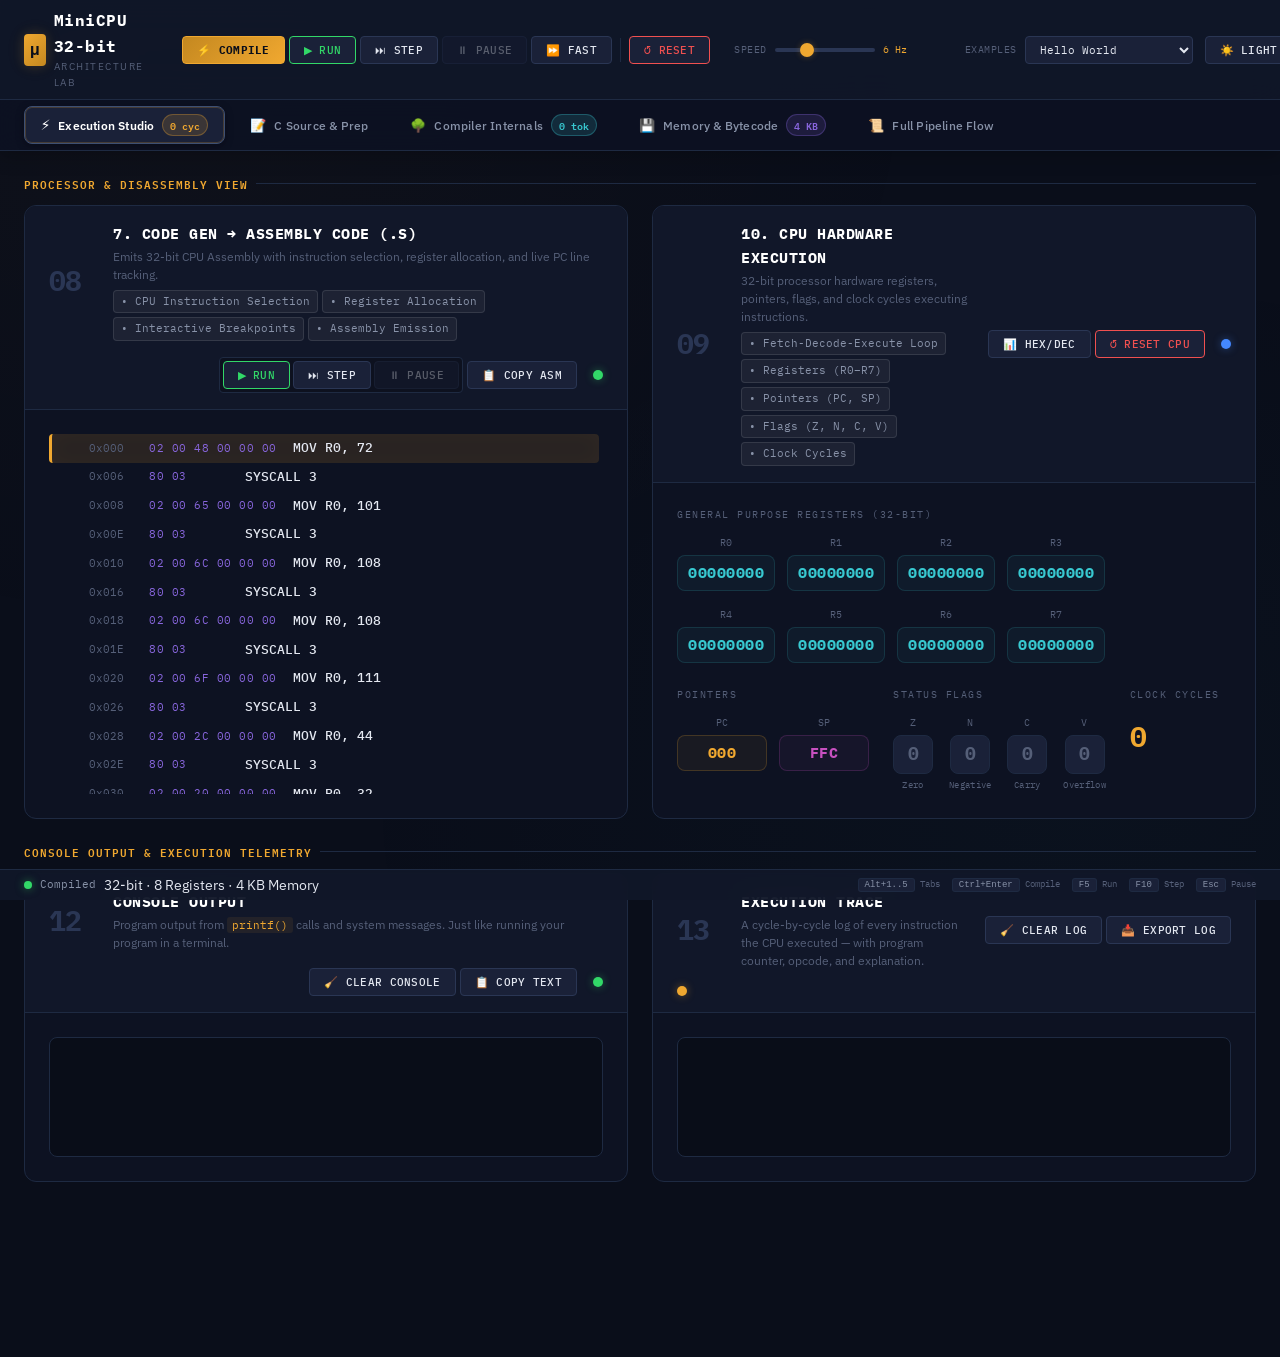
==== commit cd6dd94f: "refactor: remove compiler pipeline UI stages from index.html and associated CSS styles" ====
--- a/index.html
+++ b/index.html
@@ -68,559 +68,593 @@
         </header>
 
         <!-- ═══════════════════════════════════════════════════════════
-             Pipeline Flow — Vertical Infographic
+             Tab Navigation Bar
              ═══════════════════════════════════════════════════════════ -->
-        <main class="pipeline">
-
-            <!-- ── Stage 01: Source Code (.c) ─────────────────────── -->
-            <section class="stage" id="stage-source">
-                <div class="stage-header">
-                    <div class="stage-number">01</div>
-                    <div class="stage-info">
-                        <h2 class="stage-title">Source Code (.c)</h2>
-                        <p class="stage-desc">Write high-level C code. Supports <code>main()</code>,
-                            <code>printf()</code>, <code>for</code>/<code>while</code> loops,
-                            <code>if</code>/<code>else</code>, <code>return</code>, and arithmetic.</p>
-                        <div class="stage-feature-tags">
-                            <span class="stage-tag">• High-Level C Input</span>
-                            <span class="stage-tag">• Functions & Statements</span>
-                            <span class="stage-tag">• Control Flow & Expressions</span>
-                        </div>
-                    </div>
-                    <div class="stage-actions">
-                        <button id="btn-compile-stage" class="btn btn-primary btn-compile-action"
-                            title="Compile C Code (Ctrl+Enter)">
-                            ⚡ Compile
-                        </button>
-                        <button id="btn-copy-source" class="btn" title="Copy Source Code">
-                            📋 Copy
-                        </button>
-                        <button id="btn-clear-source" class="btn" title="Clear Code">
-                            🧹 Clear
-                        </button>
-                    </div>
-                    <div class="stage-dot dot-amber"></div>
-                </div>
-                <div class="stage-body">
-                    <div class="editor-container">
-                        <pre id="editor-highlight" aria-hidden="true"><code id="highlighting-content"></code></pre>
-                        <textarea id="source-editor" spellcheck="false" autocomplete="off"
-                            placeholder="Write C code here..." rows="16"></textarea>
-                    </div>
-                </div>
-            </section>
-
-            <div class="pipeline-connector">
-                <div class="connector-line"></div>
-                <div class="connector-label">1. Preprocessing (#include, #define, Comments)</div>
-                <div class="connector-arrow">▼</div>
-            </div>
-
-            <!-- ── Stage 02: 1. Preprocessing ──────────────────────── -->
-            <section class="stage" id="stage-prep">
-                <div class="stage-header">
-                    <div class="stage-number">02</div>
-                    <div class="stage-info">
-                        <h2 class="stage-title">1. Preprocessing → Preprocessed Source (.i)</h2>
-                        <p class="stage-desc">The C Preprocessor expands headers, substitutes macros, and strips
-                            comments before lexical analysis.</p>
-                        <div class="stage-feature-tags">
-                            <span class="stage-tag">• File Inclusion (#include)</span>
-                            <span class="stage-tag">• Macro Expansion (#define)</span>
-                            <span class="stage-tag">• Comment Removal (//, /* */)</span>
-                            <span class="stage-tag">• Conditional Compiling</span>
-                        </div>
-                    </div>
-                    <div class="stage-actions">
-                        <span id="prep-header-badge" class="stage-badge">0 headers expanded</span>
-                        <button id="btn-copy-prep" class="btn" title="Copy Preprocessed Source">
-                            📋 Copy Code
-                        </button>
-                    </div>
-                    <div class="stage-dot dot-amber"></div>
-                </div>
-                <div class="stage-body">
-                    <pre id="preprocessed-output"
-                        class="preprocessed-view"><code>// Preprocessed code will appear here after compilation...</code></pre>
-                </div>
-            </section>
-
-            <div class="pipeline-connector">
-                <div class="connector-line"></div>
-                <div class="connector-label">2. Lexical Analysis (Regex Matching & Tokenization)</div>
-                <div class="connector-arrow">▼</div>
-            </div>
-
-            <!-- ── Stage 03: 2. Lexical Analysis ───────────────────── -->
-            <section class="stage" id="stage-tokens">
-                <div class="stage-header">
-                    <div class="stage-number">03</div>
-                    <div class="stage-info">
-                        <h2 class="stage-title">2. Lexical Analysis → Tokens</h2>
-                        <p class="stage-desc">The lexer scans characters and groups them into atomic compiler tokens
-                            with positions and attributes.</p>
-                        <div class="stage-feature-tags">
-                            <span class="stage-tag">• Input Buffering</span>
-                            <span class="stage-tag">• Regex Matching</span>
-                            <span class="stage-tag">• Tokenization & Attributes</span>
-                            <span class="stage-tag">• Symbol Table Insertion</span>
-                        </div>
-                    </div>
-                    <div class="stage-actions">
-                        <span id="token-count-badge" class="stage-badge">0 tokens</span>
-                        <button id="btn-copy-tokens" class="btn" title="Copy Token Stream">
-                            📋 Copy Tokens
-                        </button>
-                    </div>
-                    <div class="stage-dot dot-magenta"></div>
-                </div>
-                <div class="stage-body">
-                    <div id="token-output" class="token-flow"></div>
-                </div>
-            </section>
-
-            <div class="pipeline-connector">
-                <div class="connector-line"></div>
-                <div class="connector-label">3. Syntax Analysis (Context-Free Grammar Parsing)</div>
-                <div class="connector-arrow">▼</div>
-            </div>
-
-            <!-- ── Stage 04: 3. Syntax Analysis ────────────────────── -->
-            <section class="stage" id="stage-ast">
-                <div class="stage-header">
-                    <div class="stage-number">04</div>
-                    <div class="stage-info">
-                        <h2 class="stage-title">3. Syntax Analysis → Abstract Syntax Tree (AST)</h2>
-                        <p class="stage-desc">The parser builds a hierarchical tree capturing the program's structural
-                            semantics and statement flow.</p>
-                        <div class="stage-feature-tags">
-                            <span class="stage-tag">• Context-Free Grammar Rules</span>
-                            <span class="stage-tag">• LL/LR Parsing Engines</span>
-                            <span class="stage-tag">• Parse Tree Generation</span>
-                            <span class="stage-tag">• Tree Pruning & Flattening</span>
-                        </div>
-                    </div>
-                    <div class="stage-actions">
-                        <button id="btn-ast-expand" class="btn" title="Expand Tree Nodes">
-                            📂 Expand
-                        </button>
-                        <button id="btn-ast-collapse" class="btn" title="Collapse Tree Nodes">
-                            📁 Collapse
-                        </button>
-                        <button id="btn-copy-ast" class="btn" title="Copy AST Tree">
-                            📋 Copy AST
-                        </button>
-                    </div>
-                    <div class="stage-dot dot-cyan"></div>
-                </div>
-                <div class="stage-body">
-                    <div id="ast-output" class="ast-tree"></div>
-                </div>
-            </section>
-
-            <div class="pipeline-connector">
-                <div class="connector-line"></div>
-                <div class="connector-label">4. Semantic Analysis (Type Checking & Scope Resolution)</div>
-                <div class="connector-arrow">▼</div>
-            </div>
-
-            <!-- ── Stage 05: 4. Semantic Analysis ──────────────────── -->
-            <section class="stage" id="stage-semantic">
-                <div class="stage-header">
-                    <div class="stage-number">05</div>
-                    <div class="stage-info">
-                        <h2 class="stage-title">4. Semantic Analysis → Annotated Symbol Table</h2>
-                        <p class="stage-desc">Validates variable scope, strict type checking, function signatures, and
-                            assigns memory symbol offsets.</p>
-                        <div class="stage-feature-tags">
-                            <span class="stage-tag">• Strict Type Checking</span>
-                            <span class="stage-tag">• Variable Scope Resolution</span>
-                            <span class="stage-tag">• Memory Address Offset Assignment</span>
-                        </div>
-                    </div>
-                    <div class="stage-actions">
-                        <button id="btn-copy-symbols" class="btn" title="Copy Symbol Table">
-                            📋 Copy Table
-                        </button>
-                    </div>
-                    <div class="stage-dot dot-blue"></div>
-                </div>
-                <div class="stage-body">
-                    <div id="symbol-output" class="preprocessed-view"></div>
-                </div>
-            </section>
-
-            <div class="pipeline-connector">
-                <div class="connector-line"></div>
-                <div class="connector-label">5. Intermediate Code Gen (Target-Independent 3AC Mapping)</div>
-                <div class="connector-arrow">▼</div>
-            </div>
-
-            <!-- ── Stage 06: 5. Intermediate Code Gen ──────────────── -->
-            <section class="stage" id="stage-raw-ir">
-                <div class="stage-header">
-                    <div class="stage-number">06</div>
-                    <div class="stage-info">
-                        <h2 class="stage-title">5. Intermediate Code Gen → Raw IR (Three-Address Code)</h2>
-                        <p class="stage-desc">Translates AST into Target-Independent Three-Address Code (3AC) quadruples
-                            and temporaries.</p>
-                        <div class="stage-feature-tags">
-                            <span class="stage-tag">• Target-Independent Mapping</span>
-                            <span class="stage-tag">• Three-Address Code (3AC)</span>
-                            <span class="stage-tag">• Quadruple Statements</span>
-                        </div>
-                    </div>
-                    <div class="stage-actions">
-                        <button id="btn-copy-raw-ir" class="btn" title="Copy Raw IR">
-                            📋 Copy 3AC IR
-                        </button>
-                    </div>
-                    <div class="stage-dot dot-magenta"></div>
-                </div>
-                <div class="stage-body">
-                    <pre id="raw-ir-output"
-                        class="preprocessed-view"><code>// Raw Three-Address Code (3AC) IR will appear here...</code></pre>
-                </div>
-            </section>
-
-            <div class="pipeline-connector">
-                <div class="connector-line"></div>
-                <div class="connector-label">6. IR Optimization (CFG, Constant Folding, Dead Code)</div>
-                <div class="connector-arrow">▼</div>
-            </div>
-
-            <!-- ── Stage 07: 6. IR Optimization ────────────────────── -->
-            <section class="stage" id="stage-opt-ir">
-                <div class="stage-header">
-                    <div class="stage-number">07</div>
-                    <div class="stage-info">
-                        <h2 class="stage-title">6. IR Optimization → Optimized IR</h2>
-                        <p class="stage-desc">Applies compiler optimizations including Constant Folding, Control Flow
-                            Graphs (CFG), and Dead Code Elimination.</p>
-                        <div class="stage-feature-tags">
-                            <span class="stage-tag">• Control Flow Graphs (CFG)</span>
-                            <span class="stage-tag">• Constant Folding</span>
-                            <span class="stage-tag">• Loop Invariant Extraction</span>
-                            <span class="stage-tag">• Dead Code Elimination</span>
-                        </div>
-                    </div>
-                    <div class="stage-actions">
-                        <button id="btn-copy-opt-ir" class="btn" title="Copy Optimized IR">
-                            📋 Copy Opt IR
-                        </button>
-                    </div>
-                    <div class="stage-dot dot-green"></div>
-                </div>
-                <div class="stage-body">
-                    <pre id="opt-ir-output"
-                        class="preprocessed-view"><code>// Optimized IR will appear here...</code></pre>
-                </div>
-            </section>
-
-            <div class="pipeline-connector connector-execution">
-                <div class="connector-line"></div>
-                <div class="connector-label">7. Code Generation & 10. CPU Hardware Execution</div>
-                <div class="connector-arrow">▼</div>
-            </div>
-
-            <!-- ── Stages 08 & 09: Assembly Code & CPU State (Side-by-Side) ────── -->
-            <div class="stage-row">
-                <!-- ── Stage 08: 7. Code Generation → Assembly Code ────── -->
-                <section class="stage" id="stage-asm">
-                    <div class="stage-header">
-                        <div class="stage-number">08</div>
-                        <div class="stage-info">
-                            <h2 class="stage-title">7. Code Gen → Assembly Code (.s)</h2>
-                            <p class="stage-desc">Emits 32-bit CPU Assembly with instruction selection, register
-                                allocation, and live PC line tracking.</p>
-                            <div class="stage-feature-tags">
-                                <span class="stage-tag">• CPU Instruction Selection</span>
-                                <span class="stage-tag">• Register Allocation</span>
-                                <span class="stage-tag">• Pipeline Scheduling</span>
-                                <span class="stage-tag">• Assembly Emission</span>
-                            </div>
-                        </div>
-                        <div class="stage-actions">
-                            <div class="stage-btn-group">
-                                <button class="btn btn-run btn-run-action" title="Run (F5)">▶ Run</button>
-                                <button class="btn btn-step-action" title="Step (F10)">⏭ Step</button>
-                                <button class="btn btn-pause-action" disabled title="Pause (Esc)">⏸ Pause</button>
-                            </div>
-                            <button id="btn-copy-asm" class="btn" title="Copy Assembly Listing">
-                                📋 Copy ASM
-                            </button>
-                        </div>
-                        <div class="stage-dot dot-green"></div>
-                    </div>
-                    <div class="stage-body">
-                        <div id="asm-output" class="asm-listing"></div>
-                    </div>
-                </section>
-
-                <!-- ── Stage 09: 10. CPU Hardware Execution → CPU State ── -->
-                <section class="stage" id="stage-cpu">
-                    <div class="stage-header">
-                        <div class="stage-number">09</div>
-                        <div class="stage-info">
-                            <h2 class="stage-title">10. CPU Hardware Execution</h2>
-                            <p class="stage-desc">32-bit processor hardware registers, pointers, flags, and clock cycles
-                                executing instructions.</p>
-                            <div class="stage-feature-tags">
-                                <span class="stage-tag">• Fetch-Decode-Execute Loop</span>
-                                <span class="stage-tag">• Registers (R0–R7)</span>
-                                <span class="stage-tag">• Pointers (PC, SP)</span>
-                                <span class="stage-tag">• Flags (Z, N, C, V)</span>
-                                <span class="stage-tag">• Clock Cycles</span>
-                            </div>
-                        </div>
-                        <div class="stage-actions">
-                            <button id="btn-cpu-format" class="btn" title="Toggle Register View (Hex / Decimal)">
-                                📊 Hex/Dec
-                            </button>
-                            <button id="btn-cpu-reset-regs" class="btn btn-danger" title="Zero Registers">
-                                ↺ Reset CPU
-                            </button>
-                        </div>
-                        <div class="stage-dot dot-blue"></div>
-                    </div>
-                    <div class="stage-body">
-                        <div class="cpu-layout">
-                            <!-- General Registers -->
-                            <div class="cpu-section">
-                                <div class="cpu-section-title">General Purpose Registers (32-bit)</div>
-                                <div class="register-group">
-                                    <div class="register">
-                                        <span class="reg-name">R0</span>
-                                        <span class="reg-value" id="reg-r0">00000000</span>
+        <nav class="tab-bar" id="tab-bar" role="tablist" aria-label="Pipeline Views">
+            <button class="tab-btn active" data-tab="pane-studio" role="tab" aria-selected="true" title="Execution Studio (Alt+1)">
+                <span class="tab-icon">⚡</span>
+                <span class="tab-label">Execution Studio</span>
+                <span class="tab-badge badge-amber" id="badge-cycles">0 cyc</span>
+            </button>
+            <button class="tab-btn" data-tab="pane-source" role="tab" aria-selected="false" title="C Source & Preprocessor (Alt+2)">
+                <span class="tab-icon">📝</span>
+                <span class="tab-label">C Source & Prep</span>
+            </button>
+            <button class="tab-btn" data-tab="pane-compiler" role="tab" aria-selected="false" title="Compiler Internals (Alt+3)">
+                <span class="tab-icon">🌳</span>
+                <span class="tab-label">Compiler Internals</span>
+                <span class="tab-badge badge-cyan" id="badge-tokens">0 tok</span>
+            </button>
+            <button class="tab-btn" data-tab="pane-memory" role="tab" aria-selected="false" title="Memory & Bytecode (Alt+4)">
+                <span class="tab-icon">💾</span>
+                <span class="tab-label">Memory & Bytecode</span>
+                <span class="tab-badge badge-purple" id="badge-mem">4 KB</span>
+            </button>
+            <button class="tab-btn" data-tab="tab-pipeline" role="tab" aria-selected="false" title="Full Pipeline Flow (Alt+5)">
+                <span class="tab-icon">📜</span>
+                <span class="tab-label">Full Pipeline Flow</span>
+            </button>
+        </nav>
+
+        <!-- ═══════════════════════════════════════════════════════════
+             Pipeline Flow — Workspace Tab Panes
+             ═══════════════════════════════════════════════════════════ -->
+        <main class="pipeline" id="main-pipeline">
+
+            <!-- ═══════════════════════════════════════════════════════
+                 Tab Pane: Execution Studio (Default Interactive View)
+                 ═══════════════════════════════════════════════════════ -->
+            <div class="tab-pane active" id="pane-studio">
+                <div class="studio-section-label">Processor & Disassembly View</div>
+                <div class="stage-row studio-row">
+                    <!-- ── Stage 08: 7. Code Generation → Assembly Code ────── -->
+                    <section class="stage" id="stage-asm">
+                        <div class="stage-header">
+                            <div class="stage-number">08</div>
+                            <div class="stage-info">
+                                <h2 class="stage-title">7. Code Gen → Assembly Code (.s)</h2>
+                                <p class="stage-desc">Emits 32-bit CPU Assembly with instruction selection, register
+                                    allocation, and live PC line tracking.</p>
+                                <div class="stage-feature-tags">
+                                    <span class="stage-tag">• CPU Instruction Selection</span>
+                                    <span class="stage-tag">• Register Allocation</span>
+                                    <span class="stage-tag">• Interactive Breakpoints</span>
+                                    <span class="stage-tag">• Assembly Emission</span>
+                                </div>
+                            </div>
+                            <div class="stage-actions">
+                                <div class="stage-btn-group">
+                                    <button class="btn btn-run btn-run-action" title="Run (F5)">▶ Run</button>
+                                    <button class="btn btn-step-action" title="Step (F10)">⏭ Step</button>
+                                    <button class="btn btn-pause-action" disabled title="Pause (Esc)">⏸ Pause</button>
+                                </div>
+                                <button id="btn-copy-asm" class="btn" title="Copy Assembly Listing">
+                                    📋 Copy ASM
+                                </button>
+                            </div>
+                            <div class="stage-dot dot-green"></div>
+                        </div>
+                        <div class="stage-body">
+                            <div id="asm-output" class="asm-listing"></div>
+                        </div>
+                    </section>
+
+                    <!-- ── Stage 09: 10. CPU Hardware Execution → CPU State ── -->
+                    <section class="stage" id="stage-cpu">
+                        <div class="stage-header">
+                            <div class="stage-number">09</div>
+                            <div class="stage-info">
+                                <h2 class="stage-title">10. CPU Hardware Execution</h2>
+                                <p class="stage-desc">32-bit processor hardware registers, pointers, flags, and clock cycles
+                                    executing instructions.</p>
+                                <div class="stage-feature-tags">
+                                    <span class="stage-tag">• Fetch-Decode-Execute Loop</span>
+                                    <span class="stage-tag">• Registers (R0–R7)</span>
+                                    <span class="stage-tag">• Pointers (PC, SP)</span>
+                                    <span class="stage-tag">• Flags (Z, N, C, V)</span>
+                                    <span class="stage-tag">• Clock Cycles</span>
+                                </div>
+                            </div>
+                            <div class="stage-actions">
+                                <button id="btn-cpu-format" class="btn" title="Toggle Register View (Hex / Decimal)">
+                                    📊 Hex/Dec
+                                </button>
+                                <button id="btn-cpu-reset-regs" class="btn btn-danger" title="Zero Registers">
+                                    ↺ Reset CPU
+                                </button>
+                            </div>
+                            <div class="stage-dot dot-blue"></div>
+                        </div>
+                        <div class="stage-body">
+                            <div class="cpu-layout">
+                                <!-- General Registers -->
+                                <div class="cpu-section">
+                                    <div class="cpu-section-title">General Purpose Registers (32-bit)</div>
+                                    <div class="register-group">
+                                        <div class="register">
+                                            <span class="reg-name">R0</span>
+                                            <span class="reg-value" id="reg-r0">00000000</span>
+                                        </div>
+                                        <div class="register">
+                                            <span class="reg-name">R1</span>
+                                            <span class="reg-value" id="reg-r1">00000000</span>
+                                        </div>
+                                        <div class="register">
+                                            <span class="reg-name">R2</span>
+                                            <span class="reg-value" id="reg-r2">00000000</span>
+                                        </div>
+                                        <div class="register">
+                                            <span class="reg-name">R3</span>
+                                            <span class="reg-value" id="reg-r3">00000000</span>
+                                        </div>
                                     </div>
-                                    <div class="register">
-                                        <span class="reg-name">R1</span>
-                                        <span class="reg-value" id="reg-r1">00000000</span>
-                                    </div>
-                                    <div class="register">
-                                        <span class="reg-name">R2</span>
-                                        <span class="reg-value" id="reg-r2">00000000</span>
-                                    </div>
-                                    <div class="register">
-                                        <span class="reg-name">R3</span>
-                                        <span class="reg-value" id="reg-r3">00000000</span>
+                                    <div class="register-group">
+                                        <div class="register">
+                                            <span class="reg-name">R4</span>
+                                            <span class="reg-value" id="reg-r4">00000000</span>
+                                        </div>
+                                        <div class="register">
+                                            <span class="reg-name">R5</span>
+                                            <span class="reg-value" id="reg-r5">00000000</span>
+                                        </div>
+                                        <div class="register">
+                                            <span class="reg-name">R6</span>
+                                            <span class="reg-value" id="reg-r6">00000000</span>
+                                        </div>
+                                        <div class="register">
+                                            <span class="reg-name">R7</span>
+                                            <span class="reg-value" id="reg-r7">00000000</span>
+                                        </div>
                                     </div>
                                 </div>
-                                <div class="register-group">
-                                    <div class="register">
-                                        <span class="reg-name">R4</span>
-                                        <span class="reg-value" id="reg-r4">00000000</span>
-                                    </div>
-                                    <div class="register">
-                                        <span class="reg-name">R5</span>
-                                        <span class="reg-value" id="reg-r5">00000000</span>
-                                    </div>
-                                    <div class="register">
-                                        <span class="reg-name">R6</span>
-                                        <span class="reg-value" id="reg-r6">00000000</span>
-                                    </div>
-                                    <div class="register">
-                                        <span class="reg-name">R7</span>
-                                        <span class="reg-value" id="reg-r7">00000000</span>
+
+                                <!-- Special Registers -->
+                                <div class="cpu-section">
+                                    <div class="cpu-section-title">Pointers</div>
+                                    <div class="register-group">
+                                        <div class="register reg-pc">
+                                            <span class="reg-name">PC</span>
+                                            <span class="reg-value" id="reg-pc">000</span>
+                                        </div>
+                                        <div class="register reg-sp">
+                                            <span class="reg-name">SP</span>
+                                            <span class="reg-value" id="reg-sp">FFC</span>
+                                        </div>
                                     </div>
                                 </div>
-                            </div>
-
-                            <!-- Special Registers -->
-                            <div class="cpu-section">
-                                <div class="cpu-section-title">Pointers</div>
-                                <div class="register-group">
-                                    <div class="register reg-pc">
-                                        <span class="reg-name">PC</span>
-                                        <span class="reg-value" id="reg-pc">000</span>
-                                    </div>
-                                    <div class="register reg-sp">
-                                        <span class="reg-name">SP</span>
-                                        <span class="reg-value" id="reg-sp">FFC</span>
+
+                                <!-- Flags -->
+                                <div class="cpu-section">
+                                    <div class="cpu-section-title">Status Flags</div>
+                                    <div class="flag-group">
+                                        <div class="flag">
+                                            <span class="flag-name">Z</span>
+                                            <span class="flag-value" id="flag-z">0</span>
+                                            <span class="flag-label">Zero</span>
+                                        </div>
+                                        <div class="flag">
+                                            <span class="flag-name">N</span>
+                                            <span class="flag-value" id="flag-n">0</span>
+                                            <span class="flag-label">Negative</span>
+                                        </div>
+                                        <div class="flag">
+                                            <span class="flag-name">C</span>
+                                            <span class="flag-value" id="flag-c">0</span>
+                                            <span class="flag-label">Carry</span>
+                                        </div>
+                                        <div class="flag">
+                                            <span class="flag-name">V</span>
+                                            <span class="flag-value" id="flag-v">0</span>
+                                            <span class="flag-label">Overflow</span>
+                                        </div>
                                     </div>
                                 </div>
-                            </div>
-
-                            <!-- Flags -->
-                            <div class="cpu-section">
-                                <div class="cpu-section-title">Status Flags</div>
-                                <div class="flag-group">
-                                    <div class="flag">
-                                        <span class="flag-name">Z</span>
-                                        <span class="flag-value" id="flag-z">0</span>
-                                        <span class="flag-label">Zero</span>
-                                    </div>
-                                    <div class="flag">
-                                        <span class="flag-name">N</span>
-                                        <span class="flag-value" id="flag-n">0</span>
-                                        <span class="flag-label">Negative</span>
-                                    </div>
-                                    <div class="flag">
-                                        <span class="flag-name">C</span>
-                                        <span class="flag-value" id="flag-c">0</span>
-                                        <span class="flag-label">Carry</span>
-                                    </div>
-                                    <div class="flag">
-                                        <span class="flag-name">V</span>
-                                        <span class="flag-value" id="flag-v">0</span>
-                                        <span class="flag-label">Overflow</span>
+
+                                <!-- Cycle Counter -->
+                                <div class="cpu-section">
+                                    <div class="cpu-section-title">Clock Cycles</div>
+                                    <div class="cycle-display">
+                                        <span class="cycle-value" id="cycle-count">0</span>
                                     </div>
                                 </div>
                             </div>
-
-                            <!-- Cycle Counter -->
-                            <div class="cpu-section">
-                                <div class="cpu-section-title">Clock Cycles</div>
-                                <div class="cycle-display">
-                                    <span class="cycle-value" id="cycle-count">0</span>
-                                </div>
-                            </div>
-                        </div>
-                    </div>
-                </section>
-            </div>
-
-            <div class="pipeline-connector">
-                <div class="connector-line"></div>
-                <div class="connector-label">8. Assembler & Binary Opcode Encoding</div>
-                <div class="connector-arrow">▼</div>
-            </div>
-
-            <!-- ── Stage 10: 8. Assembler & Encoding → Machine Code ── -->
-            <section class="stage" id="stage-bytecode">
-                <div class="stage-header">
-                    <div class="stage-number">10</div>
-                    <div class="stage-info">
-                        <h2 class="stage-title">8. Assembler & Encoding → Machine Code (.bin)</h2>
-                        <p class="stage-desc">Resolves jump labels and encodes instructions into raw 32-bit binary
-                            opcodes for CPU execution.</p>
-                        <div class="stage-feature-tags">
-                            <span class="stage-tag">• Label Resolution</span>
-                            <span class="stage-tag">• Opcode Encoding</span>
-                            <span class="stage-tag">• Binary Byte Stream</span>
-                        </div>
-                    </div>
-                    <div class="stage-actions">
-                        <button id="btn-bytecode-hex-dec" class="btn" title="Toggle Hexadecimal / Decimal view">
-                            🔢 Hex/Dec
-                        </button>
-                        <button id="btn-copy-bytecode" class="btn" title="Copy Machine Code Bytes">
-                            📋 Copy Bytes
-                        </button>
-                        <button id="btn-download-bin" class="btn" title="Download Machine Code Binary">
-                            💾 Download .bin
-                        </button>
-                    </div>
-                    <div class="stage-dot dot-purple"></div>
-                </div>
-                <div class="stage-body">
-                    <div id="bytecode-output" class="bytecode-view"></div>
-                </div>
-            </section>
-
-            <div class="pipeline-connector">
-                <div class="connector-line"></div>
-                <div class="connector-label">9. Memory Linking & Segment Placement</div>
-                <div class="connector-arrow">▼</div>
-            </div>
-
-            <!-- ── Stage 11: 9. Memory Linking & Load → Memory ─────── -->
-            <section class="stage" id="stage-memory">
-                <div class="stage-header">
-                    <div class="stage-number">11</div>
-                    <div class="stage-info">
-                        <h2 class="stage-title">9. Memory Linking & Load → Memory (RAM)</h2>
-                        <p class="stage-desc">4 KB byte-addressable memory layout. Code segment at 0x000, Data segment
-                            at 0x800, and Stack segment at 0xFFC.</p>
-                        <div class="stage-feature-tags">
-                            <span class="stage-tag">• Code Segment (0x000–0x7FF)</span>
-                            <span class="stage-tag">• Data Segment (0x800–0xFBF)</span>
-                            <span class="stage-tag">• Stack Segment (0xFC0–0xFFF)</span>
-                        </div>
-                    </div>
-                    <div class="stage-actions">
-                        <button id="btn-mem-pc" class="btn" title="Jump to Program Counter in Memory">
-                            🎯 Jump to PC
-                        </button>
-                        <button id="btn-mem-sp" class="btn" title="Jump to Stack Pointer in Memory">
-                            🎯 Jump to SP
-                        </button>
-                        <button id="btn-clear-mem" class="btn btn-danger" title="Zero Memory Contents">
-                            🧹 Clear Memory
-                        </button>
-                    </div>
-                    <div class="stage-dot dot-purple"></div>
-                </div>
-                <div class="stage-body">
-                    <div class="memory-legend">
-                        <span class="legend-item"><span class="legend-swatch legend-code"></span> Code
-                            (0x000–0x7FF)</span>
-                        <span class="legend-item"><span class="legend-swatch legend-data"></span> Data
-                            (0x800–0xFBF)</span>
-                        <span class="legend-item"><span class="legend-swatch legend-stack"></span> Stack
-                            (0xFC0–0xFFF)</span>
-                    </div>
-                    <div id="memory-grid" class="memory-grid-container"></div>
-                </div>
-            </section>
-
-            <div class="pipeline-connector">
-                <div class="connector-line"></div>
-                <div class="connector-arrow">▼</div>
-            </div>
-
-            <!-- ── Stage 12: Console Output ─────────────────────────── -->
-            <section class="stage" id="stage-console">
-                <div class="stage-header">
-                    <div class="stage-number">12</div>
-                    <div class="stage-info">
-                        <h2 class="stage-title">Console Output</h2>
-                        <p class="stage-desc">Program output from <code>printf()</code> calls and system messages. Just
-                            like running your program in a terminal.</p>
-                    </div>
-                    <div class="stage-actions">
-                        <button id="btn-clear-console" class="btn" title="Clear Console Output">
-                            🧹 Clear Console
-                        </button>
-                        <button id="btn-copy-console" class="btn" title="Copy Output to Clipboard">
-                            📋 Copy Text
-                        </button>
-                    </div>
-                    <div class="stage-dot dot-green"></div>
-                </div>
-                <div class="stage-body">
-                    <div id="console-output" class="console-view"></div>
-                </div>
-            </section>
-
-            <div class="pipeline-connector">
-                <div class="connector-line"></div>
-                <div class="connector-arrow">▼</div>
-            </div>
-
-            <!-- ── Stage 13: Execution Trace ────────────────────────── -->
-            <section class="stage" id="stage-trace">
-                <div class="stage-header">
-                    <div class="stage-number">13</div>
-                    <div class="stage-info">
-                        <h2 class="stage-title">Execution Trace</h2>
-                        <p class="stage-desc">A cycle-by-cycle log of every instruction the CPU executed — with program
-                            counter, opcode, and explanation.</p>
-                    </div>
-                    <div class="stage-actions">
-                        <button id="btn-clear-trace" class="btn" title="Clear Execution Trace">
-                            🧹 Clear Log
-                        </button>
-                        <button id="btn-export-trace" class="btn" title="Export Trace to Text File">
-                            📥 Export Log
-                        </button>
-                    </div>
-                    <div class="stage-dot dot-amber"></div>
-                </div>
-                <div class="stage-body">
-                    <div id="trace-output" class="trace-view"></div>
-                </div>
-            </section>
+                        </div>
+                    </section>
+                </div>
+
+                <div class="studio-section-label" style="margin-top: var(--space-xl);">Console Output & Execution Telemetry</div>
+                <div class="stage-row studio-row">
+                    <!-- ── Stage 12: Console Output ─────────────────────────── -->
+                    <section class="stage" id="stage-console">
+                        <div class="stage-header">
+                            <div class="stage-number">12</div>
+                            <div class="stage-info">
+                                <h2 class="stage-title">Console Output</h2>
+                                <p class="stage-desc">Program output from <code>printf()</code> calls and system messages. Just
+                                    like running your program in a terminal.</p>
+                            </div>
+                            <div class="stage-actions">
+                                <button id="btn-clear-console" class="btn" title="Clear Console Output">
+                                    🧹 Clear Console
+                                </button>
+                                <button id="btn-copy-console" class="btn" title="Copy Output to Clipboard">
+                                    📋 Copy Text
+                                </button>
+                            </div>
+                            <div class="stage-dot dot-green"></div>
+                        </div>
+                        <div class="stage-body">
+                            <div id="console-output" class="console-view"></div>
+                        </div>
+                    </section>
+
+                    <!-- ── Stage 13: Execution Trace ────────────────────────── -->
+                    <section class="stage" id="stage-trace">
+                        <div class="stage-header">
+                            <div class="stage-number">13</div>
+                            <div class="stage-info">
+                                <h2 class="stage-title">Execution Trace</h2>
+                                <p class="stage-desc">A cycle-by-cycle log of every instruction the CPU executed — with program
+                                    counter, opcode, and explanation.</p>
+                            </div>
+                            <div class="stage-actions">
+                                <button id="btn-clear-trace" class="btn" title="Clear Execution Trace">
+                                    🧹 Clear Log
+                                </button>
+                                <button id="btn-export-trace" class="btn" title="Export Trace to Text File">
+                                    📥 Export Log
+                                </button>
+                            </div>
+                            <div class="stage-dot dot-amber"></div>
+                        </div>
+                        <div class="stage-body">
+                            <div id="trace-output" class="trace-view"></div>
+                        </div>
+                    </section>
+                </div>
+            </div>
+
+            <!-- ═══════════════════════════════════════════════════════
+                 Tab Pane: C Source & Preprocessing
+                 ═══════════════════════════════════════════════════════ -->
+            <div class="tab-pane" id="pane-source">
+                <!-- ── Stage 01: Source Code (.c) ─────────────────────── -->
+                <section class="stage" id="stage-source">
+                    <div class="stage-header">
+                        <div class="stage-number">01</div>
+                        <div class="stage-info">
+                            <h2 class="stage-title">Source Code (.c)</h2>
+                            <p class="stage-desc">Write high-level C code. Supports <code>main()</code>,
+                                <code>printf()</code>, <code>for</code>/<code>while</code> loops,
+                                <code>if</code>/<code>else</code>, <code>return</code>, and arithmetic.</p>
+                            <div class="stage-feature-tags">
+                                <span class="stage-tag">• High-Level C Input</span>
+                                <span class="stage-tag">• Functions & Statements</span>
+                                <span class="stage-tag">• Control Flow & Expressions</span>
+                            </div>
+                        </div>
+                        <div class="stage-actions">
+                            <button id="btn-compile-stage" class="btn btn-primary btn-compile-action"
+                                title="Compile C Code (Ctrl+Enter)">
+                                ⚡ Compile
+                            </button>
+                            <button id="btn-copy-source" class="btn" title="Copy Source Code">
+                                📋 Copy
+                            </button>
+                            <button id="btn-clear-source" class="btn" title="Clear Code">
+                                🧹 Clear
+                            </button>
+                        </div>
+                        <div class="stage-dot dot-amber"></div>
+                    </div>
+                    <div class="stage-body">
+                        <div class="editor-container">
+                            <pre id="editor-highlight" aria-hidden="true"><code id="highlighting-content"></code></pre>
+                            <textarea id="source-editor" spellcheck="false" autocomplete="off"
+                                placeholder="Write C code here..." rows="16"></textarea>
+                        </div>
+                    </div>
+                </section>
+
+                <div class="pipeline-connector">
+                    <div class="connector-line"></div>
+                    <div class="connector-label">1. Preprocessing (#include, #define, Comments)</div>
+                    <div class="connector-arrow">▼</div>
+                </div>
+
+                <!-- ── Stage 02: 1. Preprocessing ──────────────────────── -->
+                <section class="stage" id="stage-prep">
+                    <div class="stage-header">
+                        <div class="stage-number">02</div>
+                        <div class="stage-info">
+                            <h2 class="stage-title">1. Preprocessing → Preprocessed Source (.i)</h2>
+                            <p class="stage-desc">The C Preprocessor expands headers, substitutes macros, and strips
+                                comments before lexical analysis.</p>
+                            <div class="stage-feature-tags">
+                                <span class="stage-tag">• File Inclusion (#include)</span>
+                                <span class="stage-tag">• Macro Expansion (#define)</span>
+                                <span class="stage-tag">• Comment Removal (//, /* */)</span>
+                                <span class="stage-tag">• Conditional Compiling</span>
+                            </div>
+                        </div>
+                        <div class="stage-actions">
+                            <span id="prep-header-badge" class="stage-badge">0 headers expanded</span>
+                            <button id="btn-copy-prep" class="btn" title="Copy Preprocessed Source">
+                                📋 Copy Code
+                            </button>
+                        </div>
+                        <div class="stage-dot dot-amber"></div>
+                    </div>
+                    <div class="stage-body">
+                        <pre id="preprocessed-output"
+                            class="preprocessed-view"><code>// Preprocessed code will appear here after compilation...</code></pre>
+                    </div>
+                </section>
+            </div>
+
+            <!-- ═══════════════════════════════════════════════════════
+                 Tab Pane: Compiler Internals
+                 ═══════════════════════════════════════════════════════ -->
+            <div class="tab-pane" id="pane-compiler">
+                <div class="compiler-subnav" id="compiler-subnav">
+                    <span class="subnav-label">Filter Stage:</span>
+                    <button class="subnav-btn active" data-stage="all">All (03–07)</button>
+                    <button class="subnav-btn" data-stage="stage-tokens">03 Tokens</button>
+                    <button class="subnav-btn" data-stage="stage-ast">04 AST Tree</button>
+                    <button class="subnav-btn" data-stage="stage-semantic">05 Symbol Table</button>
+                    <button class="subnav-btn" data-stage="stage-raw-ir">06 Raw 3AC</button>
+                    <button class="subnav-btn" data-stage="stage-opt-ir">07 Opt IR</button>
+                </div>
+
+                <!-- ── Stage 03: 2. Lexical Analysis ───────────────────── -->
+                <section class="stage" id="stage-tokens">
+                    <div class="stage-header">
+                        <div class="stage-number">03</div>
+                        <div class="stage-info">
+                            <h2 class="stage-title">2. Lexical Analysis → Tokens</h2>
+                            <p class="stage-desc">The lexer scans characters and groups them into atomic compiler tokens
+                                with positions and attributes.</p>
+                            <div class="stage-feature-tags">
+                                <span class="stage-tag">• Input Buffering</span>
+                                <span class="stage-tag">• Regex Matching</span>
+                                <span class="stage-tag">• Tokenization & Attributes</span>
+                                <span class="stage-tag">• Symbol Table Insertion</span>
+                            </div>
+                        </div>
+                        <div class="stage-actions">
+                            <span id="token-count-badge" class="stage-badge">0 tokens</span>
+                            <button id="btn-copy-tokens" class="btn" title="Copy Token Stream">
+                                📋 Copy Tokens
+                            </button>
+                        </div>
+                        <div class="stage-dot dot-magenta"></div>
+                    </div>
+                    <div class="stage-body">
+                        <div id="token-output" class="token-flow"></div>
+                    </div>
+                </section>
+
+                <div class="pipeline-connector">
+                    <div class="connector-line"></div>
+                    <div class="connector-label">3. Syntax Analysis (Context-Free Grammar Parsing)</div>
+                    <div class="connector-arrow">▼</div>
+                </div>
+
+                <!-- ── Stage 04: 3. Syntax Analysis ────────────────────── -->
+                <section class="stage" id="stage-ast">
+                    <div class="stage-header">
+                        <div class="stage-number">04</div>
+                        <div class="stage-info">
+                            <h2 class="stage-title">3. Syntax Analysis → Abstract Syntax Tree (AST)</h2>
+                            <p class="stage-desc">The parser builds a hierarchical tree capturing the program's structural
+                                semantics and statement flow.</p>
+                            <div class="stage-feature-tags">
+                                <span class="stage-tag">• Context-Free Grammar Rules</span>
+                                <span class="stage-tag">• LL/LR Parsing Engines</span>
+                                <span class="stage-tag">• Parse Tree Generation</span>
+                                <span class="stage-tag">• Tree Pruning & Flattening</span>
+                            </div>
+                        </div>
+                        <div class="stage-actions">
+                            <button id="btn-ast-expand" class="btn" title="Expand Tree Nodes">
+                                📂 Expand
+                            </button>
+                            <button id="btn-ast-collapse" class="btn" title="Collapse Tree Nodes">
+                                📁 Collapse
+                            </button>
+                            <button id="btn-copy-ast" class="btn" title="Copy AST Tree">
+                                📋 Copy AST
+                            </button>
+                        </div>
+                        <div class="stage-dot dot-cyan"></div>
+                    </div>
+                    <div class="stage-body">
+                        <div id="ast-output" class="ast-tree"></div>
+                    </div>
+                </section>
+
+                <div class="pipeline-connector">
+                    <div class="connector-line"></div>
+                    <div class="connector-label">4. Semantic Analysis (Type Checking & Scope Resolution)</div>
+                    <div class="connector-arrow">▼</div>
+                </div>
+
+                <!-- ── Stage 05: 4. Semantic Analysis ──────────────────── -->
+                <section class="stage" id="stage-semantic">
+                    <div class="stage-header">
+                        <div class="stage-number">05</div>
+                        <div class="stage-info">
+                            <h2 class="stage-title">4. Semantic Analysis → Annotated Symbol Table</h2>
+                            <p class="stage-desc">Validates variable scope, strict type checking, function signatures, and
+                                assigns memory symbol offsets.</p>
+                            <div class="stage-feature-tags">
+                                <span class="stage-tag">• Strict Type Checking</span>
+                                <span class="stage-tag">• Variable Scope Resolution</span>
+                                <span class="stage-tag">• Memory Address Offset Assignment</span>
+                            </div>
+                        </div>
+                        <div class="stage-actions">
+                            <button id="btn-copy-symbols" class="btn" title="Copy Symbol Table">
+                                📋 Copy Table
+                            </button>
+                        </div>
+                        <div class="stage-dot dot-blue"></div>
+                    </div>
+                    <div class="stage-body">
+                        <div id="symbol-output" class="preprocessed-view"></div>
+                    </div>
+                </section>
+
+                <div class="pipeline-connector">
+                    <div class="connector-line"></div>
+                    <div class="connector-label">5. Intermediate Code Gen (Target-Independent 3AC Mapping)</div>
+                    <div class="connector-arrow">▼</div>
+                </div>
+
+                <!-- ── Stage 06: 5. Intermediate Code Gen ──────────────── -->
+                <section class="stage" id="stage-raw-ir">
+                    <div class="stage-header">
+                        <div class="stage-number">06</div>
+                        <div class="stage-info">
+                            <h2 class="stage-title">5. Intermediate Code Gen → Raw IR (Three-Address Code)</h2>
+                            <p class="stage-desc">Translates AST into Target-Independent Three-Address Code (3AC) quadruples
+                                and temporaries.</p>
+                            <div class="stage-feature-tags">
+                                <span class="stage-tag">• Target-Independent Mapping</span>
+                                <span class="stage-tag">• Three-Address Code (3AC)</span>
+                                <span class="stage-tag">• Quadruple Statements</span>
+                            </div>
+                        </div>
+                        <div class="stage-actions">
+                            <button id="btn-copy-raw-ir" class="btn" title="Copy Raw IR">
+                                📋 Copy 3AC IR
+                            </button>
+                        </div>
+                        <div class="stage-dot dot-magenta"></div>
+                    </div>
+                    <div class="stage-body">
+                        <pre id="raw-ir-output"
+                            class="preprocessed-view"><code>// Raw Three-Address Code (3AC) IR will appear here...</code></pre>
+                    </div>
+                </section>
+
+                <div class="pipeline-connector">
+                    <div class="connector-line"></div>
+                    <div class="connector-label">6. IR Optimization (CFG, Constant Folding, Dead Code)</div>
+                    <div class="connector-arrow">▼</div>
+                </div>
+
+                <!-- ── Stage 07: 6. IR Optimization ────────────────────── -->
+                <section class="stage" id="stage-opt-ir">
+                    <div class="stage-header">
+                        <div class="stage-number">07</div>
+                        <div class="stage-info">
+                            <h2 class="stage-title">6. IR Optimization → Optimized IR</h2>
+                            <p class="stage-desc">Applies compiler optimizations including Constant Folding, Control Flow
+                                Graphs (CFG), and Dead Code Elimination.</p>
+                            <div class="stage-feature-tags">
+                                <span class="stage-tag">• Control Flow Graphs (CFG)</span>
+                                <span class="stage-tag">• Constant Folding</span>
+                                <span class="stage-tag">• Loop Invariant Extraction</span>
+                                <span class="stage-tag">• Dead Code Elimination</span>
+                            </div>
+                        </div>
+                        <div class="stage-actions">
+                            <button id="btn-copy-opt-ir" class="btn" title="Copy Optimized IR">
+                                📋 Copy Opt IR
+                            </button>
+                        </div>
+                        <div class="stage-dot dot-green"></div>
+                    </div>
+                    <div class="stage-body">
+                        <pre id="opt-ir-output"
+                            class="preprocessed-view"><code>// Optimized IR will appear here...</code></pre>
+                    </div>
+                </section>
+            </div>
+
+            <!-- ═══════════════════════════════════════════════════════
+                 Tab Pane: Memory & Bytecode
+                 ═══════════════════════════════════════════════════════ -->
+            <div class="tab-pane" id="pane-memory">
+                <!-- ── Stage 10: 8. Assembler & Encoding → Machine Code ── -->
+                <section class="stage" id="stage-bytecode">
+                    <div class="stage-header">
+                        <div class="stage-number">10</div>
+                        <div class="stage-info">
+                            <h2 class="stage-title">8. Assembler & Encoding → Machine Code (.bin)</h2>
+                            <p class="stage-desc">Resolves jump labels and encodes instructions into raw 32-bit binary
+                                opcodes for CPU execution.</p>
+                            <div class="stage-feature-tags">
+                                <span class="stage-tag">• Label Resolution</span>
+                                <span class="stage-tag">• Opcode Encoding</span>
+                                <span class="stage-tag">• Binary Byte Stream</span>
+                            </div>
+                        </div>
+                        <div class="stage-actions">
+                            <button id="btn-bytecode-hex-dec" class="btn" title="Toggle Hexadecimal / Decimal view">
+                                🔢 Hex/Dec
+                            </button>
+                            <button id="btn-copy-bytecode" class="btn" title="Copy Machine Code Bytes">
+                                📋 Copy Bytes
+                            </button>
+                            <button id="btn-download-bin" class="btn" title="Download Machine Code Binary">
+                                💾 Download .bin
+                            </button>
+                        </div>
+                        <div class="stage-dot dot-purple"></div>
+                    </div>
+                    <div class="stage-body">
+                        <div id="bytecode-output" class="bytecode-view"></div>
+                    </div>
+                </section>
+
+                <div class="pipeline-connector">
+                    <div class="connector-line"></div>
+                    <div class="connector-label">9. Memory Linking & Segment Placement</div>
+                    <div class="connector-arrow">▼</div>
+                </div>
+
+                <!-- ── Stage 11: 9. Memory Linking & Load → Memory ─────── -->
+                <section class="stage" id="stage-memory">
+                    <div class="stage-header">
+                        <div class="stage-number">11</div>
+                        <div class="stage-info">
+                            <h2 class="stage-title">9. Memory Linking & Load → Memory (RAM)</h2>
+                            <p class="stage-desc">4 KB byte-addressable memory layout. Code segment at 0x000, Data segment
+                                at 0x800, and Stack segment at 0xFFC.</p>
+                            <div class="stage-feature-tags">
+                                <span class="stage-tag">• Code Segment (0x000–0x7FF)</span>
+                                <span class="stage-tag">• Data Segment (0x800–0xFBF)</span>
+                                <span class="stage-tag">• Stack Segment (0xFC0–0xFFF)</span>
+                            </div>
+                        </div>
+                        <div class="stage-actions">
+                            <button id="btn-mem-pc" class="btn" title="Jump to Program Counter in Memory">
+                                🎯 Jump to PC
+                            </button>
+                            <button id="btn-mem-sp" class="btn" title="Jump to Stack Pointer in Memory">
+                                🎯 Jump to SP
+                            </button>
+                            <button id="btn-clear-mem" class="btn btn-danger" title="Zero Memory Contents">
+                                🧹 Clear Memory
+                            </button>
+                        </div>
+                        <div class="stage-dot dot-purple"></div>
+                    </div>
+                    <div class="stage-body">
+                        <div class="memory-legend">
+                            <span class="legend-item"><span class="legend-swatch legend-code"></span> Code
+                                (0x000–0x7FF)</span>
+                            <span class="legend-item"><span class="legend-swatch legend-data"></span> Data
+                                (0x800–0xFBF)</span>
+                            <span class="legend-item"><span class="legend-swatch legend-stack"></span> Stack
+                                (0xFC0–0xFFF)</span>
+                        </div>
+                        <div id="memory-grid" class="memory-grid-container"></div>
+                    </div>
+                </section>
+            </div>
 
         </main>
 
@@ -632,6 +666,7 @@
             <span class="status-text" id="status-text">Ready</span>
             <span class="status-arch">32-bit · 8 Registers · 4 KB Memory</span>
             <div class="status-shortcuts">
+                <span><kbd>Alt+1..5</kbd> Tabs</span>
                 <span><kbd>Ctrl+Enter</kbd> Compile</span>
                 <span><kbd>F5</kbd> Run</span>
                 <span><kbd>F10</kbd> Step</span>
--- a/style.css
+++ b/style.css
@@ -363,6 +363,224 @@
 }
 
 select:focus { border-color: var(--accent-amber); }
+
+
+/* ────────────────────────────────────────────────────────────────────────────
+   Tab Navigation Bar
+   ──────────────────────────────────────────────────────────────────────────── */
+
+.tab-bar {
+    position: sticky;
+    top: var(--header-height);
+    z-index: 95;
+    display: flex;
+    align-items: center;
+    gap: var(--space-sm);
+    padding: 6px var(--space-xl);
+    background: rgba(13, 18, 34, 0.94);
+    backdrop-filter: blur(16px) saturate(1.4);
+    -webkit-backdrop-filter: blur(16px) saturate(1.4);
+    border-bottom: 1px solid var(--border-subtle);
+    box-shadow: 0 4px 20px rgba(0, 0, 0, 0.25);
+    overflow-x: auto;
+    scrollbar-width: none;
+}
+
+.tab-bar::-webkit-scrollbar {
+    display: none;
+}
+
+[data-theme="light"] .tab-bar {
+    background: rgba(255, 255, 255, 0.94);
+    box-shadow: 0 4px 20px rgba(0, 0, 0, 0.04);
+}
+
+.tab-btn {
+    display: inline-flex;
+    align-items: center;
+    gap: 8px;
+    padding: 7px 16px;
+    border: 1px solid transparent;
+    border-radius: var(--radius-md);
+    background: transparent;
+    color: var(--text-secondary);
+    font-family: var(--font-ui);
+    font-size: 12px;
+    font-weight: 500;
+    cursor: pointer;
+    transition: all var(--transition-fast);
+    white-space: nowrap;
+    user-select: none;
+}
+
+.tab-btn:hover {
+    color: var(--text-primary);
+    background: var(--bg-tertiary);
+    border-color: var(--border-subtle);
+}
+
+.tab-btn.active {
+    color: var(--text-bright);
+    background: var(--bg-tertiary);
+    border-color: var(--border-bright);
+    font-weight: 600;
+    box-shadow: 0 2px 8px rgba(0, 0, 0, 0.3), inset 0 0 0 1px rgba(240, 168, 48, 0.2);
+}
+
+[data-theme="light"] .tab-btn.active {
+    box-shadow: 0 2px 8px rgba(0, 0, 0, 0.06), inset 0 0 0 1px rgba(217, 119, 6, 0.2);
+}
+
+.tab-btn.active .tab-icon {
+    transform: scale(1.1);
+}
+
+.tab-icon {
+    font-size: 13px;
+    transition: transform var(--transition-fast);
+}
+
+.tab-label {
+    letter-spacing: 0.2px;
+}
+
+.tab-badge {
+    font-size: 10px;
+    font-family: var(--font-mono);
+    padding: 1px 7px;
+    border-radius: 12px;
+    font-weight: 600;
+}
+
+.badge-amber {
+    background: rgba(240, 168, 48, 0.15);
+    color: var(--accent-amber);
+    border: 1px solid rgba(240, 168, 48, 0.3);
+}
+
+.badge-cyan {
+    background: rgba(56, 200, 208, 0.15);
+    color: var(--accent-cyan);
+    border: 1px solid rgba(56, 200, 208, 0.3);
+}
+
+.badge-purple {
+    background: rgba(136, 102, 221, 0.15);
+    color: var(--accent-purple);
+    border: 1px solid rgba(136, 102, 221, 0.3);
+}
+
+/* ────────────────────────────────────────────────────────────────────────────
+   Tab Panes & Layout
+   ──────────────────────────────────────────────────────────────────────────── */
+
+.tab-pane {
+    display: none;
+}
+
+.tab-pane.active {
+    display: block;
+    animation: tabFadeIn 0.22s ease-out;
+}
+
+@keyframes tabFadeIn {
+    from {
+        opacity: 0;
+        transform: translateY(4px);
+    }
+    to {
+        opacity: 1;
+        transform: translateY(0);
+    }
+}
+
+/* Studio Cockpit Layout */
+.studio-section-label {
+    font-family: var(--font-mono);
+    font-size: 11px;
+    text-transform: uppercase;
+    letter-spacing: 1px;
+    font-weight: 600;
+    color: var(--accent-amber);
+    margin-bottom: var(--space-md);
+    display: flex;
+    align-items: center;
+    gap: var(--space-sm);
+}
+
+.studio-section-label::after {
+    content: '';
+    flex: 1;
+    height: 1px;
+    background: var(--border-subtle);
+}
+
+.studio-row {
+    margin-bottom: var(--space-xl);
+}
+
+/* Full Pipeline View Override (When tab-pipeline is active) */
+body[data-active-tab="tab-pipeline"] .tab-pane {
+    display: block !important;
+    margin-bottom: var(--space-2xl);
+}
+
+body[data-active-tab="tab-pipeline"] .compiler-subnav {
+    display: none !important;
+}
+
+body[data-active-tab="tab-pipeline"] .studio-section-label {
+    display: none !important;
+}
+
+/* Compiler Subnav */
+.compiler-subnav {
+    display: flex;
+    align-items: center;
+    gap: var(--space-xs);
+    padding: 8px 12px;
+    background: var(--bg-panel);
+    border: 1px solid var(--border-subtle);
+    border-radius: var(--radius-md);
+    margin-bottom: var(--space-xl);
+    overflow-x: auto;
+}
+
+.subnav-label {
+    font-size: 10px;
+    font-family: var(--font-mono);
+    text-transform: uppercase;
+    letter-spacing: 1px;
+    color: var(--text-muted);
+    font-weight: 600;
+    margin-right: var(--space-sm);
+    white-space: nowrap;
+}
+
+.subnav-btn {
+    padding: 4px 10px;
+    font-size: 11px;
+    font-family: var(--font-mono);
+    border-radius: var(--radius-sm);
+    background: transparent;
+    border: 1px solid transparent;
+    color: var(--text-secondary);
+    cursor: pointer;
+    transition: all var(--transition-fast);
+    white-space: nowrap;
+}
+
+.subnav-btn:hover {
+    color: var(--text-primary);
+    background: var(--bg-tertiary);
+}
+
+.subnav-btn.active {
+    background: var(--bg-tertiary);
+    border-color: var(--accent-cyan);
+    color: var(--accent-cyan);
+    font-weight: 600;
+}
 
 
 /* ────────────────────────────────────────────────────────────────────────────
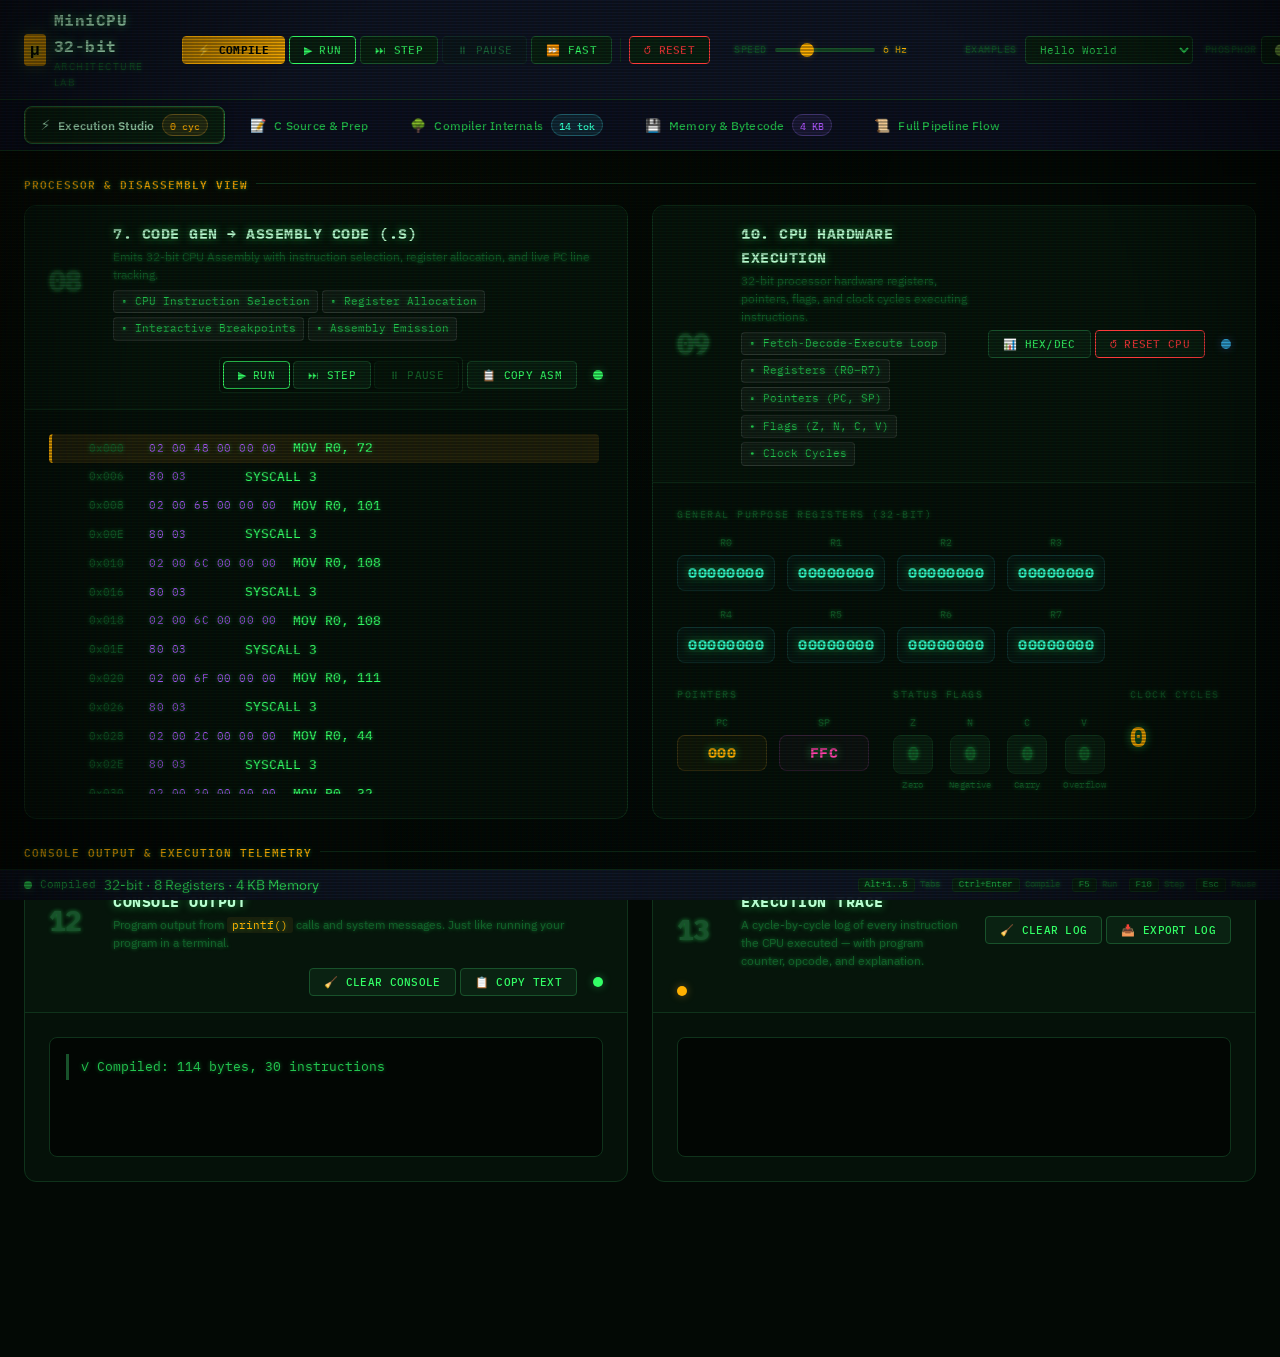
==== commit cc1feac6: "feat: implement CRT scanline overlay and theme selector with phosphor modes" ====
--- a/index.html
+++ b/index.html
@@ -16,6 +16,7 @@
 </head>
 
 <body>
+    <div class="crt-overlay" id="crt-overlay" aria-hidden="true"></div>
     <div id="app">
         <!-- ═══════════════════════════════════════════════════════════
              Sticky Header / Toolbar
@@ -62,8 +63,18 @@
                 <select id="example-select"></select>
             </div>
 
-            <button id="btn-theme-toggle" class="btn" title="Toggle Light / Dark Theme">
-                ☀️ Light Mode
+            <div class="theme-control">
+                <label for="theme-select">Phosphor</label>
+                <select id="theme-select" title="Terminal Color & Phosphor Theme">
+                    <option value="crt-green">🟢 Green Phosphor</option>
+                    <option value="crt-amber">🟠 Amber Phosphor</option>
+                    <option value="dark">🌌 Cyber Dark</option>
+                    <option value="light">☀️ Paper Light</option>
+                </select>
+            </div>
+
+            <button id="btn-crt-toggle" class="btn" title="Toggle CRT Scanlines & Phosphor Bloom">
+                📺 CRT FX: ON
             </button>
         </header>
 
--- a/style.css
+++ b/style.css
@@ -117,6 +117,219 @@
     --shadow-md:  0 4px 12px rgba(0,0,0,0.08);
     --shadow-lg:  0 8px 32px rgba(0,0,0,0.1);
     --shadow-glow: 0 0 20px rgba(217, 119, 6, 0.08);
+}
+
+/* ────────────────────────────────────────────────────────────────────────────
+   Retro Terminal: Green Phosphor CRT (VT100 / Matrix Aesthetic)
+   ──────────────────────────────────────────────────────────────────────────── */
+
+[data-theme="crt-green"] {
+    /* Foundation — Deep Obsidian & Matrix Green */
+    --bg-primary:    #030905;
+    --bg-secondary:  #06150b;
+    --bg-tertiary:   #0a2212;
+    --bg-panel:      #051109;
+    --bg-input:      #020603;
+
+    /* Borders — Phosphor Traces */
+    --border-subtle: #0f331b;
+    --border-medium: #18522b;
+    --border-bright: #288c49;
+
+    /* Text — Vibrant Phosphor Green Bloom */
+    --text-primary:  #33ff66;
+    --text-secondary:#22c54f;
+    --text-muted:    #12632b;
+    --text-bright:   #b8ffd1;
+
+    /* Accents */
+    --accent-amber:  #ffb000;
+    --accent-amber-dim: #cc8d00;
+    --accent-cyan:   #33ffcc;
+    --accent-green:  #33ff66;
+    --accent-magenta:#ff44aa;
+    --accent-red:    #ff3b3b;
+    --accent-blue:   #38bdf8;
+    --accent-purple: #a855f7;
+
+    /* Phosphor Glows & Shadows */
+    --glow-amber:    rgba(255, 176, 0, 0.25);
+    --glow-cyan:     rgba(51, 255, 204, 0.25);
+    --glow-green:    rgba(51, 255, 102, 0.35);
+    --glow-red:      rgba(255, 59, 59, 0.25);
+
+    --shadow-sm:  0 1px 4px rgba(0, 0, 0, 0.6);
+    --shadow-md:  0 4px 16px rgba(0, 0, 0, 0.8);
+    --shadow-lg:  0 8px 32px rgba(0, 0, 0, 0.9);
+    --shadow-glow: 0 0 24px rgba(51, 255, 102, 0.2);
+}
+
+/* ────────────────────────────────────────────────────────────────────────────
+   Retro Terminal: Amber Phosphor CRT (IBM 3161 Aesthetic)
+   ──────────────────────────────────────────────────────────────────────────── */
+
+[data-theme="crt-amber"] {
+    /* Foundation — Deep Coal & Warm Amber */
+    --bg-primary:    #0a0601;
+    --bg-secondary:  #140b03;
+    --bg-tertiary:   #221305;
+    --bg-panel:      #100902;
+    --bg-input:      #060401;
+
+    /* Borders — Amber Traces */
+    --border-subtle: #381f08;
+    --border-medium: #59320d;
+    --border-bright: #965416;
+
+    /* Text — Luminous Monochrome Amber */
+    --text-primary:  #ffb000;
+    --text-secondary:#d49200;
+    --text-muted:    #6e4c00;
+    --text-bright:   #ffebb8;
+
+    /* Accents */
+    --accent-amber:  #ffb000;
+    --accent-amber-dim: #c78800;
+    --accent-cyan:   #ffd166;
+    --accent-green:  #ffc033;
+    --accent-magenta:#ff5588;
+    --accent-red:    #ff4444;
+    --accent-blue:   #ffa033;
+    --accent-purple: #d97706;
+
+    /* Phosphor Glows & Shadows */
+    --glow-amber:    rgba(255, 176, 0, 0.35);
+    --glow-cyan:     rgba(255, 209, 102, 0.25);
+    --glow-green:    rgba(255, 192, 51, 0.3);
+    --glow-red:      rgba(255, 68, 68, 0.25);
+
+    --shadow-sm:  0 1px 4px rgba(0, 0, 0, 0.6);
+    --shadow-md:  0 4px 16px rgba(0, 0, 0, 0.8);
+    --shadow-lg:  0 8px 32px rgba(0, 0, 0, 0.9);
+    --shadow-glow: 0 0 24px rgba(255, 176, 0, 0.2);
+}
+
+/* ────────────────────────────────────────────────────────────────────────────
+   CRT Overlay, Scanlines & Screen Curvature
+   ──────────────────────────────────────────────────────────────────────────── */
+
+.crt-overlay {
+    position: fixed;
+    top: 0;
+    left: 0;
+    width: 100vw;
+    height: 100vh;
+    pointer-events: none;
+    z-index: 9999;
+    display: none;
+}
+
+[data-crt-effects="true"] .crt-overlay {
+    display: block;
+    background: 
+        /* Scanline raster grid */
+        linear-gradient(rgba(18, 16, 16, 0) 50%, rgba(0, 0, 0, 0.3) 50%),
+        linear-gradient(90deg, rgba(255, 0, 0, 0.02), rgba(0, 255, 0, 0.01), rgba(0, 0, 255, 0.02)),
+        /* Vignette curvature shadow */
+        radial-gradient(circle at center, transparent 65%, rgba(0, 0, 0, 0.55) 100%);
+    background-size: 100% 3px, 6px 100%, 100% 100%;
+}
+
+/* Phosphor Bloom when CRT FX is active */
+[data-theme="crt-green"][data-crt-effects="true"] body {
+    text-shadow: 0 0 4px rgba(51, 255, 102, 0.45);
+}
+
+[data-theme="crt-amber"][data-crt-effects="true"] body {
+    text-shadow: 0 0 4px rgba(255, 176, 0, 0.45);
+}
+
+[data-theme="crt-green"] .brand-name,
+[data-theme="crt-green"] .stage-title,
+[data-theme="crt-green"] .reg-value,
+[data-theme="crt-green"] .cycle-value {
+    text-shadow: 0 0 8px rgba(51, 255, 102, 0.6);
+}
+
+[data-theme="crt-amber"] .brand-name,
+[data-theme="crt-amber"] .stage-title,
+[data-theme="crt-amber"] .reg-value,
+[data-theme="crt-amber"] .cycle-value {
+    text-shadow: 0 0 8px rgba(255, 176, 0, 0.6);
+}
+
+/* CRT Screen Power Flicker (ultra subtle) */
+@keyframes crt-flicker {
+    0% { opacity: 0.995; }
+    50% { opacity: 1; }
+    100% { opacity: 0.998; }
+}
+
+[data-crt-effects="true"] #app {
+    animation: crt-flicker 0.12s infinite;
+}
+
+/* Terminal blinking cursor in console & editor */
+.terminal-cursor {
+    display: inline-block;
+    width: 8px;
+    height: 15px;
+    background: var(--text-primary);
+    vertical-align: text-bottom;
+    animation: term-blink 1s step-end infinite;
+}
+
+@keyframes term-blink {
+    0%, 100% { opacity: 1; }
+    50% { opacity: 0; }
+}
+
+/* Theme Control Selector */
+.theme-control {
+    display: flex;
+    align-items: center;
+    gap: var(--space-xs);
+    font-family: var(--font-mono);
+    font-size: 11px;
+    color: var(--text-secondary);
+}
+
+.theme-control label {
+    font-size: 10px;
+    text-transform: uppercase;
+    letter-spacing: 0.5px;
+    color: var(--text-muted);
+}
+
+.theme-control select {
+    background: var(--bg-tertiary);
+    border: 1px solid var(--border-medium);
+    border-radius: var(--radius-sm);
+    color: var(--text-primary);
+    padding: 5px 8px;
+    font-family: var(--font-mono);
+    font-size: 11px;
+    cursor: pointer;
+    outline: none;
+}
+
+.theme-control select:focus {
+    border-color: var(--accent-amber);
+}
+
+#btn-crt-toggle {
+    font-family: var(--font-mono);
+    font-size: 11px;
+    letter-spacing: 0.5px;
+    border-color: var(--accent-green);
+    color: var(--accent-green);
+    background: rgba(51, 255, 102, 0.08);
+}
+
+#btn-crt-toggle.crt-off {
+    border-color: var(--border-medium);
+    color: var(--text-muted);
+    background: var(--bg-tertiary);
 }
 
 
